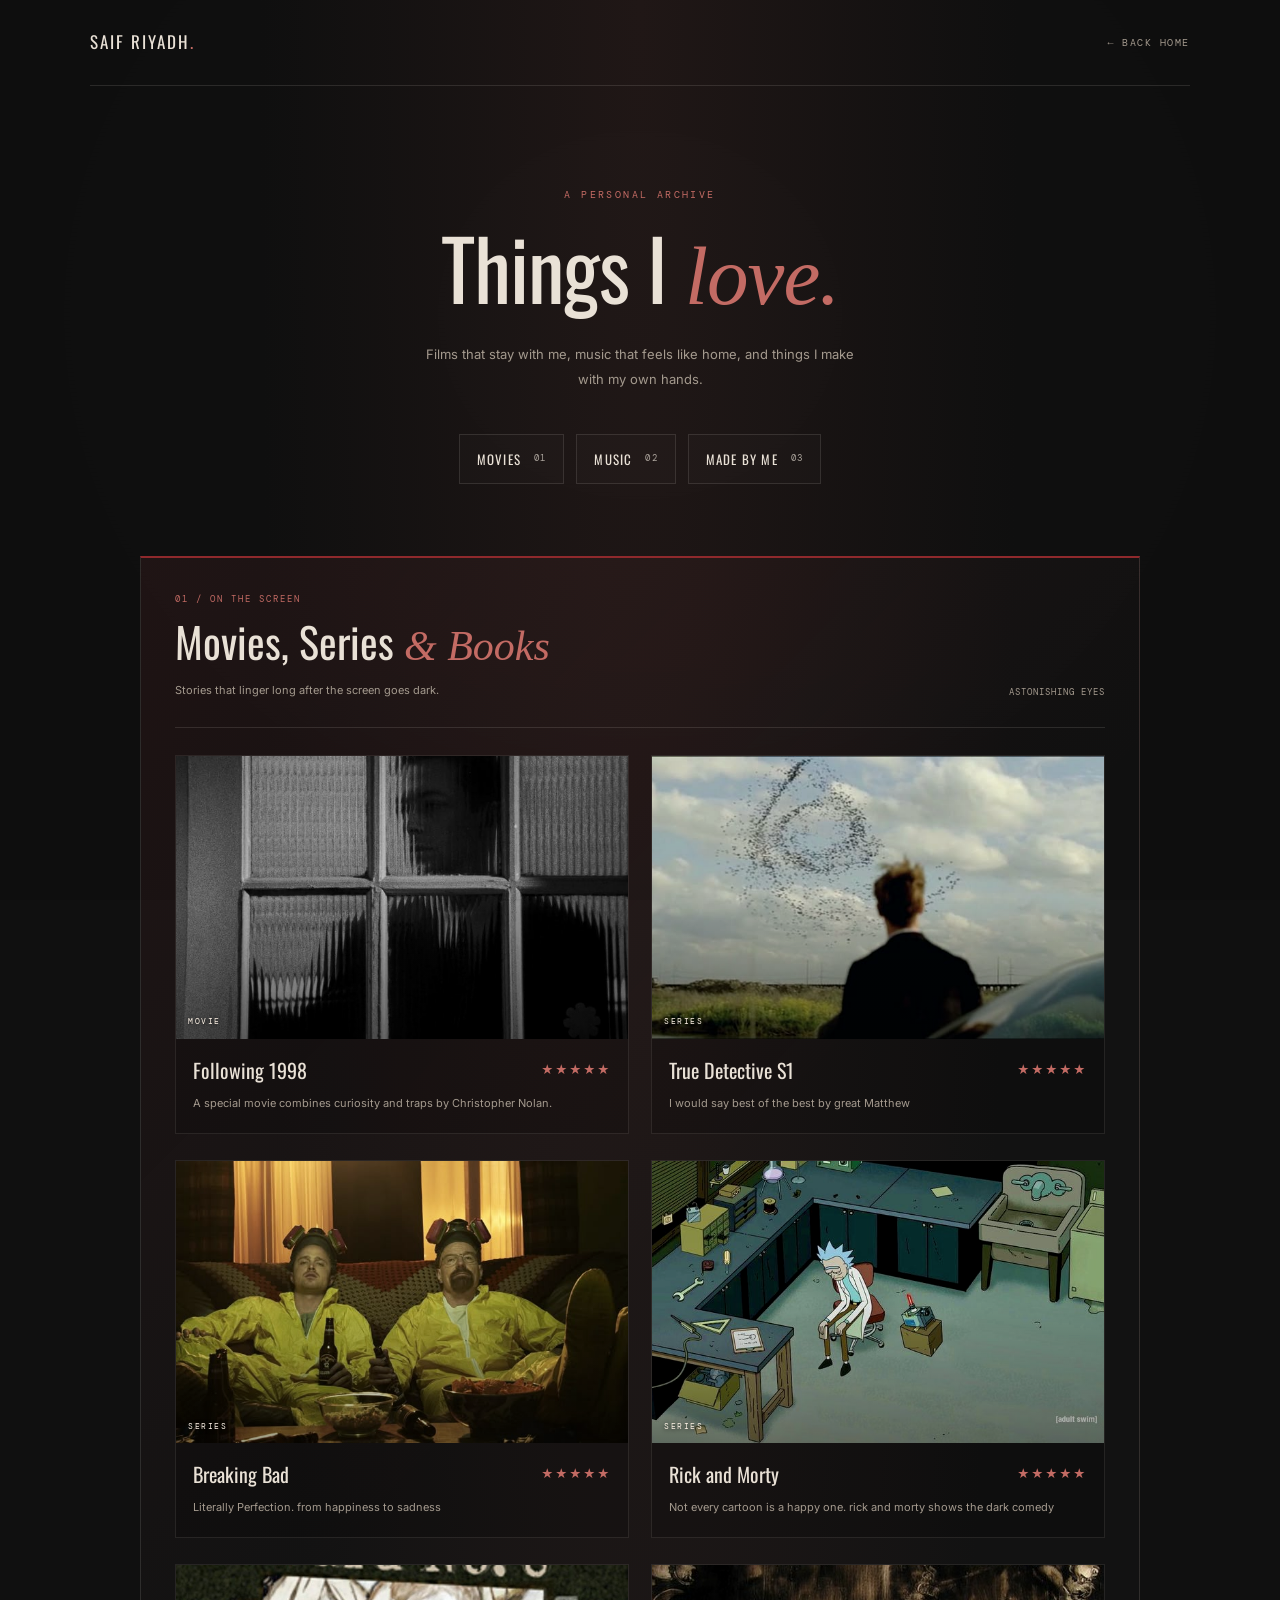
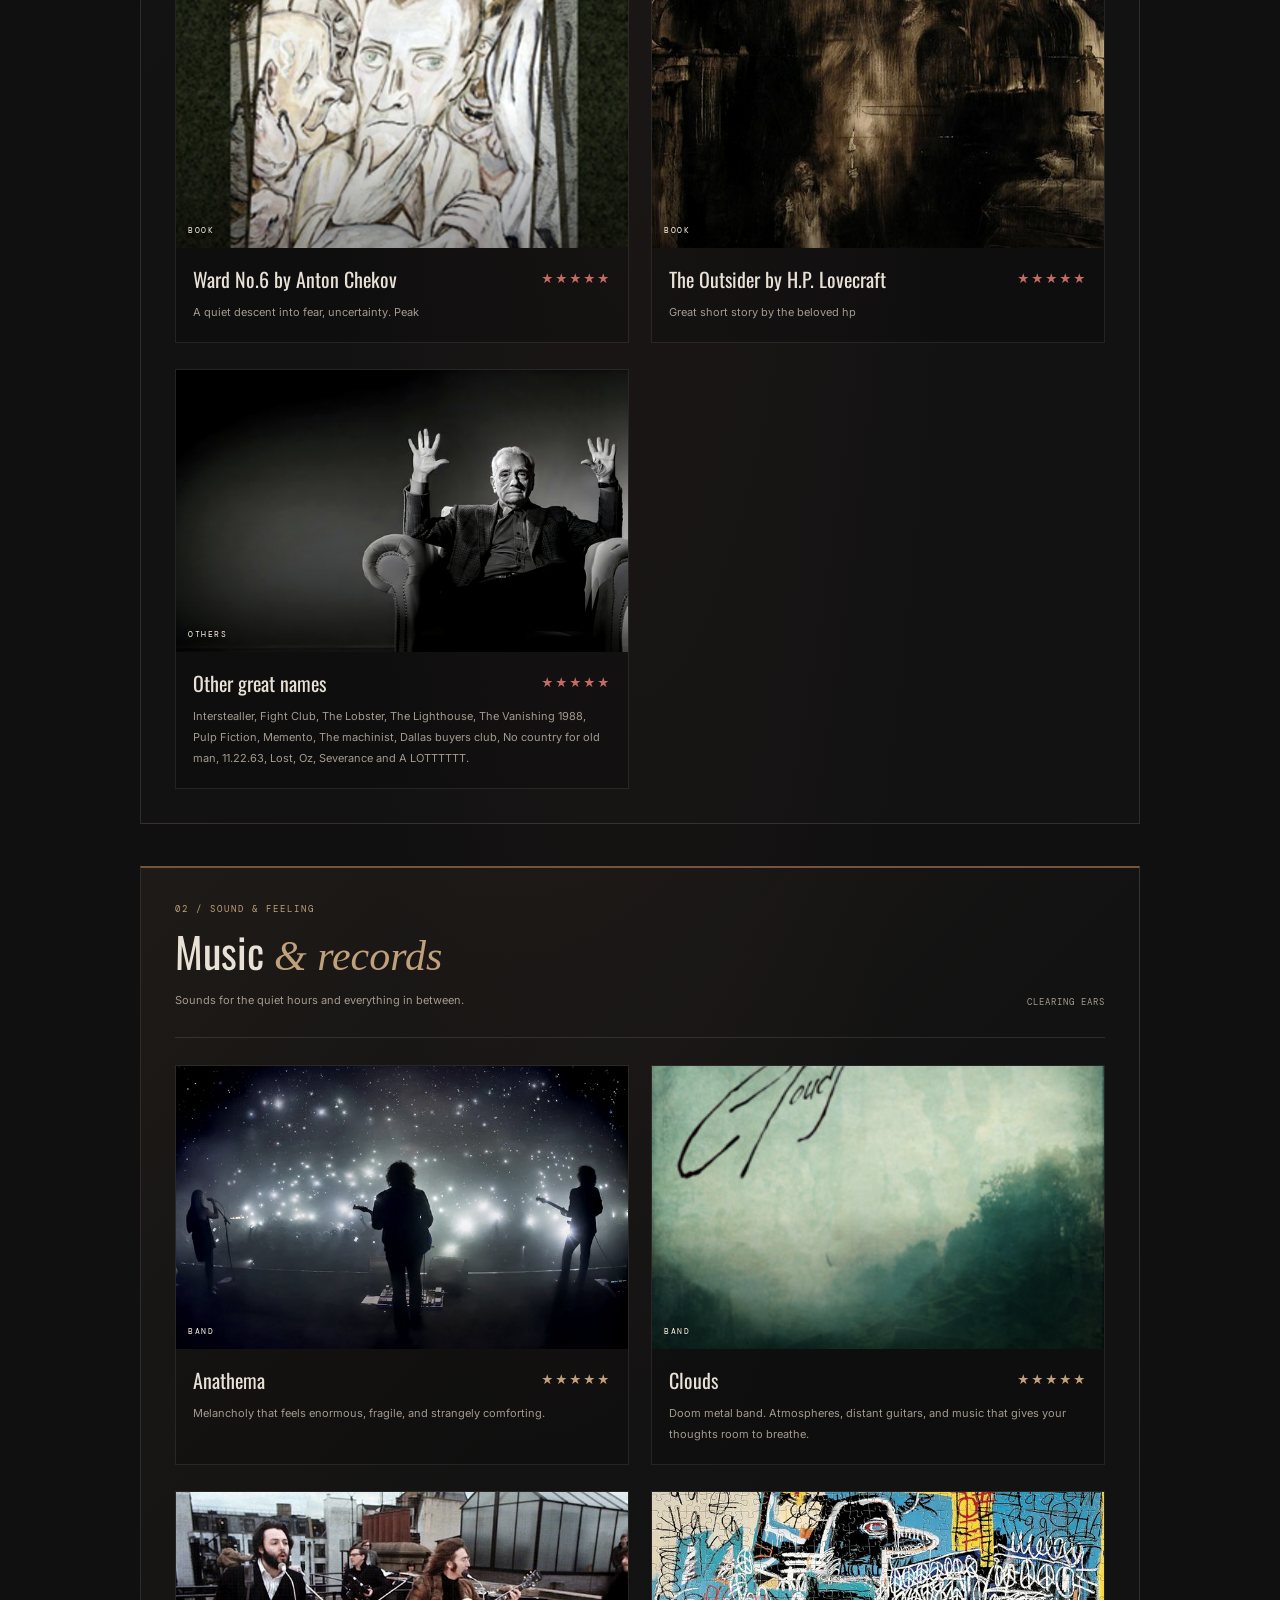
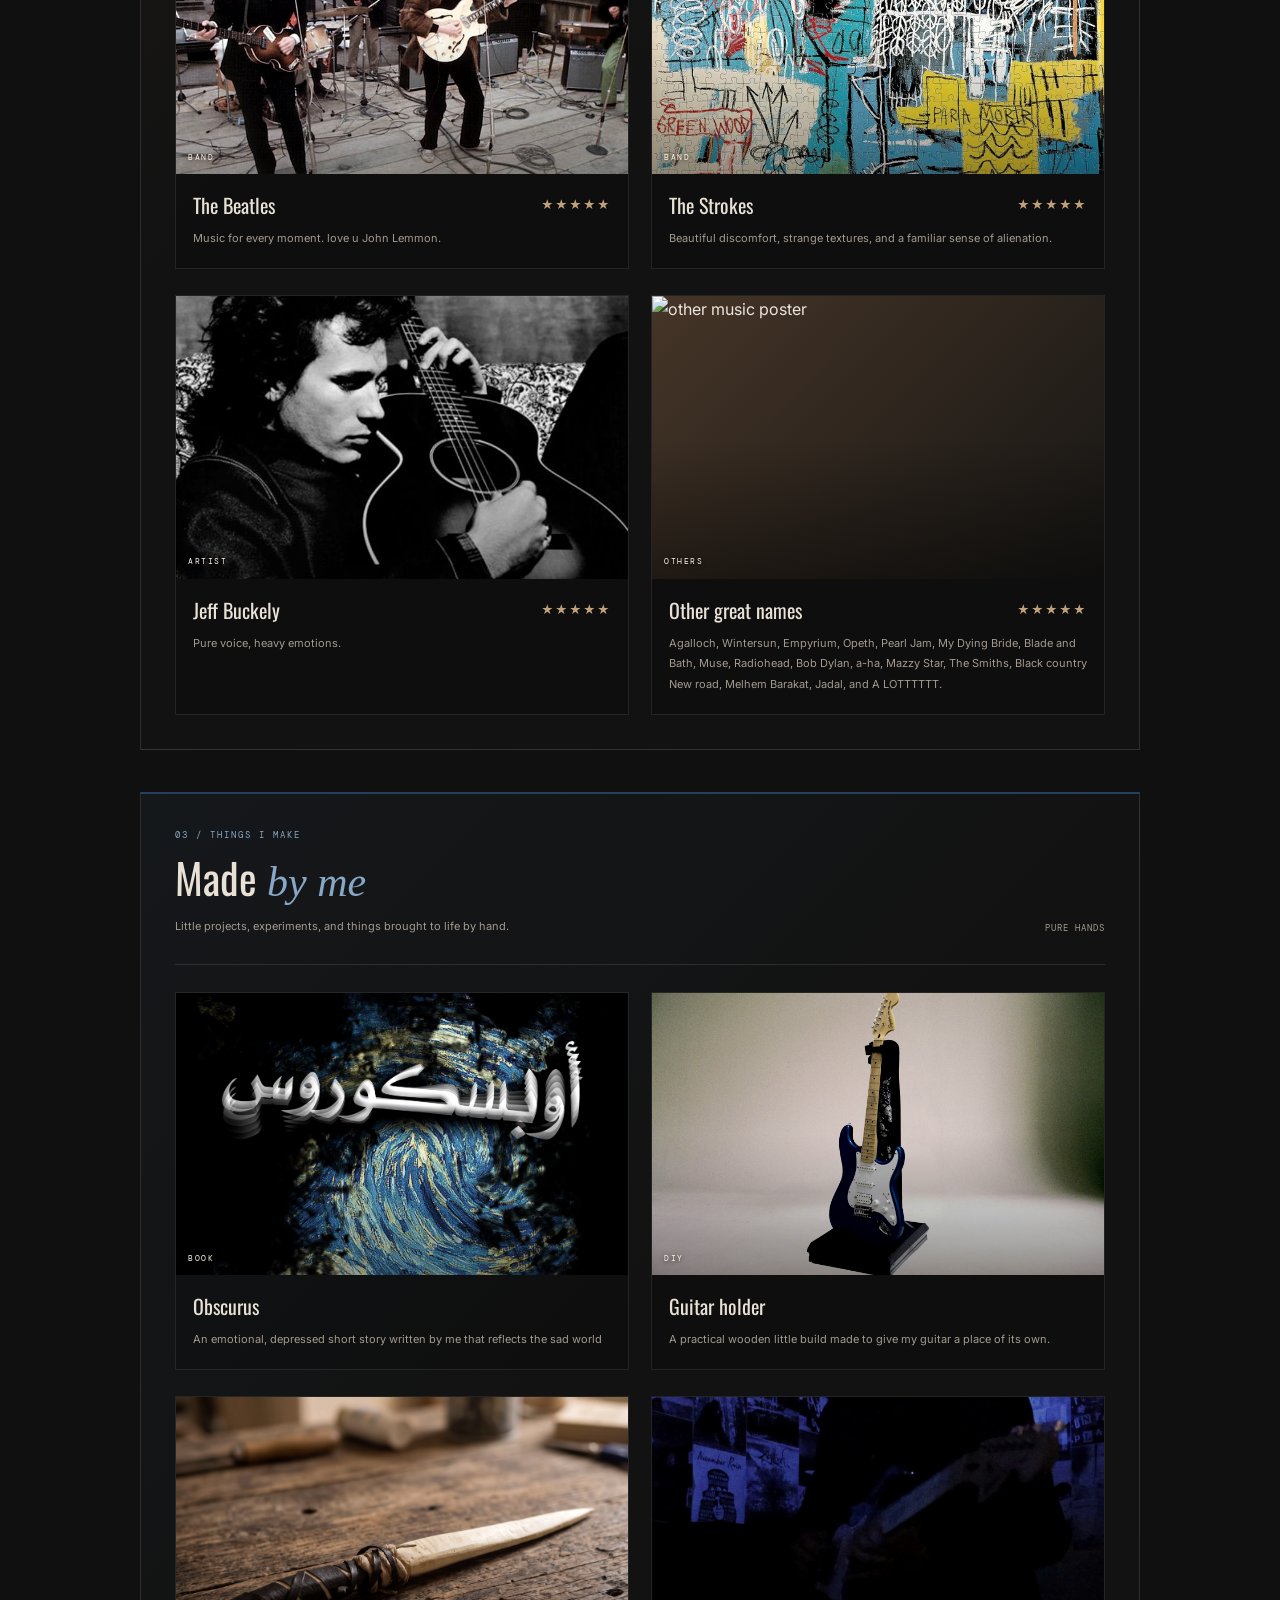
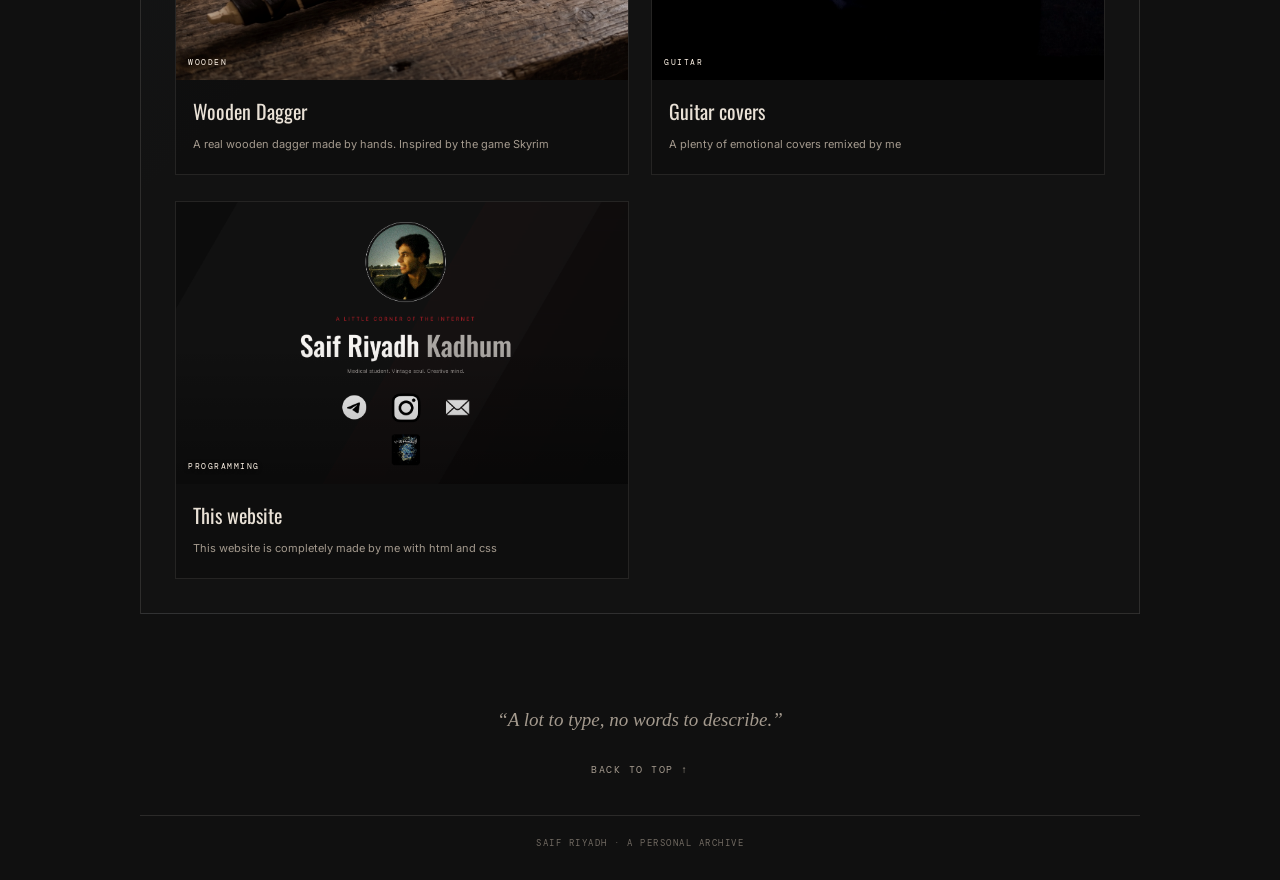
==== things.html @ 1a82d1ce "Update things.html" ====
<!DOCTYPE html>
<html lang="en">
<head>
    <meta charset="UTF-8">
    <meta name="viewport" content="width=device-width, initial-scale=1.0">
    <meta name="theme-color" content="#101010">
    <meta name="description" content="Films, music, and things made by Saif Riyadh.">
    <title>Things I Love — Saif Riyadh</title>

    <link rel="preconnect" href="https://fonts.googleapis.com">
    <link rel="preconnect" href="https://fonts.gstatic.com" crossorigin>
    <link href="https://fonts.googleapis.com/css2?family=DM+Mono:wght@400;500&family=IM+Fell+English:ital@0;1&family=Inter:wght@400;500;600&family=Oswald:wght@400;500;600&display=swap" rel="stylesheet">

    <link rel="stylesheet" href="things.css">
</head>

<body id="top">
    <div class="page-texture"></div>

    <header class="topbar">
        <a class="signature" href="index.html">SAIF RIYADH<span>.</span></a>
        <a class="back-link" href="index.html">← BACK HOME</a>
    </header>

    <main>
        <section class="intro">
            <p class="eyebrow">A PERSONAL ARCHIVE</p>
            <h1>Things I <em>love.</em></h1>
            <p class="intro-text">
                Films that stay with me, music that feels like home,
                and things I make with my own hands.
            </p>

            <nav class="section-nav" aria-label="Explore collections">
                <a class="nav-movies" href="#movies">MOVIES <span>01</span></a>
                <a class="nav-music" href="#music">MUSIC <span>02</span></a>
                <a class="nav-made" href="#made">MADE BY ME <span>03</span></a>
            </nav>
        </section>

        <!-- 01 / MOVIES AND SERIES -->
        <section class="collection movies" id="movies">
            <div class="section-heading">
                <div>
                    <p class="section-kicker">01 / ON THE SCREEN</p>
                    <h2>Movies, Series <em>&amp; Books</em></h2>
                    <p class="section-description">
                        Stories that linger long after the screen goes dark.
                    </p>
                </div>
                <span class="section-index">ASTONISHING EYES</span>
            </div>

            <div class="card-grid">

                <article class="item-card">
                    <div class="image-wrap">
                        <img src="Pictures/collection/Following.jpg"
                             alt="following film poster" loading="lazy">
                        <span class="image-label">MOVIE</span>
                    </div>
                    <div class="item-info">
                        <div class="item-title-row">
                            <h3>Following 1998</h3>
                            <span class="rating">★★★★★</span>
                        </div>
                        <p>A special movie combines curiosity and traps by Christopher Nolan.</p>
                    </div>
                </article>

                <article class="item-card">
                    <div class="image-wrap">
                        <img src="Pictures/collection/TrueDetectiveS1.jpg"
                             alt="true detective poster" loading="lazy">
                        <span class="image-label">SERIES</span>
                    </div>
                    <div class="item-info">
                        <div class="item-title-row">
                            <h3>True Detective S1</h3>
                            <span class="rating">★★★★★</span>
                        </div>
                        <p>I would say best of the best by great Matthew</p>
                    </div>
                </article>

                <article class="item-card">
                    <div class="image-wrap">
                        <img src="Pictures/collection/breakingbad.jpg"
                             alt="breaking bad poster" loading="lazy">
                        <span class="image-label">SERIES</span>
                    </div>
                    <div class="item-info">
                        <div class="item-title-row">
                            <h3>Breaking Bad</h3>
                            <span class="rating">★★★★★</span>
                        </div>
                        <p>Literally Perfection. from happiness to sadness</p>
                    </div>
                </article>

                <article class="item-card">
                    <div class="image-wrap">
                        <img src="Pictures/collection/rick.jpg"
                             alt="rick and morty" loading="lazy">
                        <span class="image-label">SERIES</span>
                    </div>
                    <div class="item-info">
                        <div class="item-title-row">
                            <h3>Rick and Morty</h3>
                            <span class="rating">★★★★★</span>
                        </div>
                        <p>Not every cartoon is a happy one. rick and morty shows the dark comedy</p>
                    </div>
                </article>

                <article class="item-card">
                    <div class="image-wrap">
                        <img src="Pictures/collection/ward6.jpg"
                             alt="ward no6" loading="lazy">
                        <span class="image-label">BOOK</span>
                    </div>
                    <div class="item-info">
                        <div class="item-title-row">
                            <h3>Ward No.6 by Anton Chekov</h3>
                            <span class="rating">★★★★★</span>
                        </div>
                        <p>A quiet descent into fear, uncertainty. Peak</p>
                    </div>
                </article>

                <article class="item-card">
                    <div class="image-wrap">
                        <img src="Pictures/collection/outsider.jpg"
                             alt="the outsider poster" loading="lazy">
                        <span class="image-label">BOOK</span>
                    </div>
                    <div class="item-info">
                        <div class="item-title-row">
                            <h3>The Outsider by H.P. Lovecraft</h3>
                            <span class="rating">★★★★★</span>
                        </div>
                        <p>Great short story by the beloved hp</p>
                    </div>
                </article>

                <article class="item-card">
                    <div class="image-wrap">
                        <img src="Pictures/collection/othermovies.jpg"
                             alt="others poster" loading="lazy">
                        <span class="image-label">OTHERS</span>
                    </div>
                    <div class="item-info">
                        <div class="item-title-row">
                            <h3>Other great names</h3>
                            <span class="rating">★★★★★</span>
                        </div>
                        <p>Interstealler, Fight Club, The Lobster, The Lighthouse, The Vanishing 1988, Pulp Fiction, Memento, The machinist, Dallas buyers club, No country for old man, 11.22.63, Lost, Oz, Severance and A LOTTTTTT. </p>
                    </div>
                </article>

            </div>
        </section>

        <!-- 02 / MUSIC -->
        <section class="collection music" id="music">
            <div class="section-heading">
                <div>
                    <p class="section-kicker">02 / SOUND & FEELING</p>
                    <h2>Music <em>&amp; records</em></h2>
                    <p class="section-description">
                        Sounds for the quiet hours and everything in between.
                    </p>
                </div>
                <span class="section-index">CLEARING EARS</span>
            </div>

            <div class="card-grid">

                <article class="item-card">
                    <div class="image-wrap">
                        <img src="Pictures/collection/Anathema.jpg"
                             alt="Anathema album artwork" loading="lazy">
                        <span class="image-label">BAND</span>
                    </div>
                    <div class="item-info">
                        <div class="item-title-row">
                            <h3>Anathema</h3>
                            <span class="rating">★★★★★</span>
                        </div>
                        <p>Melancholy that feels enormous, fragile, and strangely comforting.</p>
                    </div>
                </article>

                <article class="item-card">
                    <div class="image-wrap">
                        <img src="Pictures/collection/clouds.jpg"
                             alt="Clouds album artwork" loading="lazy">
                        <span class="image-label">BAND</span>
                    </div>
                    <div class="item-info">
                        <div class="item-title-row">
                            <h3>Clouds</h3>
                            <span class="rating">★★★★★</span>
                        </div>
                        <p>Doom metal band. Atmospheres, distant guitars, and music that gives your thoughts room to breathe.</p>
                    </div>
                </article>
                                <article class="item-card">
                    <div class="image-wrap">
                        <img src="Pictures/collection/thebeatles.jpg"
                             alt="The Beatles album artwork" loading="lazy">
                        <span class="image-label">BAND</span>
                    </div>
                    <div class="item-info">
                        <div class="item-title-row">
                            <h3>The Beatles</h3>
                            <span class="rating">★★★★★</span>
                        </div>
                        <p>Music for every moment. love u John Lemmon.</p>
                    </div>
                </article>

                <article class="item-card">
                    <div class="image-wrap">
                        <img src="Pictures/collection/thestrokes.jpg"
                             alt="TheStrokes album artwork" loading="lazy">
                        <span class="image-label">BAND</span>
                    </div>
                    <div class="item-info">
                        <div class="item-title-row">
                            <h3>The Strokes</h3>
                            <span class="rating">★★★★★</span>
                        </div>
                        <p>Beautiful discomfort, strange textures, and a familiar sense of alienation.</p>
                    </div>
                </article>

                <article class="item-card">
                    <div class="image-wrap">
                        <img src="Pictures/collection/jeff.jpg"
                             alt="Jeff Buckely" loading="lazy">
                        <span class="image-label">ARTIST</span>
                    </div>
                    <div class="item-info">
                        <div class="item-title-row">
                            <h3>Jeff Buckely</h3>
                            <span class="rating">★★★★★</span>
                        </div>
                        <p>Pure voice, heavy emotions.</p>
                    </div>
                </article>

                <article class="item-card">
                    <div class="image-wrap">
                        <img src="Pictures/collection/othermusic.jpg"
                             alt="other music poster" loading="lazy">
                        <span class="image-label">OTHERS</span>
                    </div>
                    <div class="item-info">
                        <div class="item-title-row">
                            <h3>Other great names</h3>
                            <span class="rating">★★★★★</span>
                        </div>
                        <p>Agalloch, Wintersun, Empyrium, Opeth, Pearl Jam, My Dying Bride, Blade and Bath, Muse, Radiohead, Bob Dylan, a-ha, Mazzy Star, The Smiths, Black country New road, Melhem Barakat, Jadal, and A LOTTTTTT. </p>
                    </div>
                </article>


                

            </div>
        </section>

        <!-- 03 / PERSONAL CREATIONS -->
        <section class="collection made" id="made">
            <div class="section-heading">
                <div>
                    <p class="section-kicker">03 / THINGS I MAKE</p>
                    <h2>Made <em>by me</em></h2>
                    <p class="section-description">
                        Little projects, experiments, and things brought to life by hand.
                    </p>
                </div>
                <span class="section-index">PURE HANDS</span>
            </div>

            <div class="card-grid">

                <article class="item-card">
                    <div class="image-wrap">
                        <img src="Pictures/collection/Obscurus.jpg"
                             alt="A short story" loading="lazy">
                        <span class="image-label">BOOK</span>
                    </div>
                    <div class="item-info">
                        <h3>Obscurus</h3>
                        <p>An emotional, depressed short story written by me that reflects the sad world</p>
                    </div>
                </article>

                <article class="item-card">
                    <div class="image-wrap">
                        <img src="Pictures/collection/guitarholder.jpg"
                             alt="A handmade guitar holder" loading="lazy">
                        <span class="image-label">DIY</span>
                    </div>
                    <div class="item-info">
                        <h3>Guitar holder</h3>
                        <p>A practical wooden little build made to give my guitar a place of its own.</p>
                    </div>
                </article>

                

                <article class="item-card">
                    <div class="image-wrap">
                        <img src="Pictures/collection/dagger.jpg"
                             alt="A wooden dagger made by me" loading="lazy">
                        <span class="image-label">WOODEN</span>
                    </div>
                    <div class="item-info">
                        <h3>Wooden Dagger</h3>
                        <p>A real wooden dagger made by hands. Inspired by the game Skyrim</p>
                    </div>
                </article>

<!-- 03 / etc -->
                <article class="item-card">
                    <div class="image-wrap">
                        <img src="Pictures/collection/guitarpic.jpg"
                             alt="A guitar covers made by me" loading="lazy">
                        <span class="image-label">GUITAR</span>
                    </div>
                    <div class="item-info">
                        <h3>Guitar covers</h3>
                        <p>A plenty of emotional covers remixed by me</p>
                    </div>
                </article> 

                <!-- 05 / etc -->
                <article class="item-card">
                    <div class="image-wrap">
                        <img src="Pictures/collection/website.png"
                             alt="A guitar covers made by me" loading="lazy">
                        <span class="image-label">PROGRAMMING</span>
                    </div>
                    <div class="item-info">
                        <h3>This website</h3>
                        <p>This website is completely made by me with html and css</p>
                    </div>
                </article> 
               
            </div>
        </section>

        <footer class="page-footer">
            <p class="footer-quote">“A lot to type, no words to describe.”</p>
            <a href="#top" class="back-top">BACK TO TOP ↑</a>
            <p class="copyright">SAIF RIYADH · A PERSONAL ARCHIVE</p>
        </footer>
    </main>
</body>
</html>
---- things.css ----
/* =========================================
   THINGS I LOVE — SAIF RIYADH
   Vintage / cinematic / dark
   ========================================= */

:root {
    --background: #101010;
    --surface: #171614;
    --text: #e9e1d6;
    --muted: #a49a8e;
    --line: rgba(233, 225, 214, 0.13);

    --red: #8f292c;
    --red-light: #c36b64;

    --brown: #75543b;
    --brown-light: #c1a17c;

    --blue: #263f5b;
    --blue-light: #88a7c6;

    --serif: "IM Fell English", Georgia, serif;
    --sans: "Inter", sans-serif;
    --display: "Oswald", sans-serif;
    --mono: "DM Mono", monospace;
}

* {
    box-sizing: border-box;
    margin: 0;
    padding: 0;
}

html {
    scroll-behavior: smooth;
    scroll-padding-top: 25px;
}

body {
    background:
        radial-gradient(ellipse at 50% 0%, #211817 0%, transparent 42%),
        var(--background);
    color: var(--text);
    font-family: var(--sans);
    line-height: 1.7;
    min-height: 100vh;
    overflow-x: hidden;
}

/* Subtle grain-like texture made with CSS gradients */
.page-texture {
    position: fixed;
    inset: 0;
    z-index: -1;
    pointer-events: none;
    opacity: 0.25;
    background:
        repeating-linear-gradient(
            0deg,
            transparent,
            transparent 3px,
            rgba(255, 255, 255, 0.012) 4px
        ),
        radial-gradient(
            ellipse at 50% 35%,
            transparent 20%,
            rgba(0, 0, 0, 0.48) 100%
        );
}

/* Top navigation */

.topbar {
    width: min(1100px, calc(100% - 48px));
    margin: auto;
    padding: 28px 0;
    display: flex;
    align-items: center;
    justify-content: space-between;
    border-bottom: 1px solid var(--line);
}

.signature {
    color: var(--text);
    font-family: var(--display);
    font-size: 17px;
    letter-spacing: 2px;
    text-decoration: none;
}

.signature span {
    color: var(--red-light);
}

.back-link,
.back-top {
    color: var(--muted);
    font-family: var(--mono);
    font-size: 10px;
    letter-spacing: 1.5px;
    text-decoration: none;
    transition: color 0.25s ease;
}

.back-link:hover,
.back-top:hover {
    color: var(--text);
}

/* Intro */

main {
    width: min(1000px, calc(100% - 48px));
    margin: auto;
}

.intro {
    padding: 100px 0 72px;
    text-align: center;
}

.eyebrow,
.section-kicker {
    font-family: var(--mono);
    font-size: 10px;
    letter-spacing: 2.4px;
    color: var(--red-light);
}

.intro h1 {
    margin-top: 16px;
    font-family: var(--display);
    font-size: clamp(48px, 8vw, 83px);
    font-weight: 400;
    line-height: 1.15;
    letter-spacing: -1px;
}

.intro h1 em,
.section-heading h2 em {
    color: var(--red-light);
    font-family: var(--serif);
    font-weight: 400;
}

.intro-text {
    max-width: 440px;
    margin: 18px auto 0;
    color: var(--muted);
    font-size: 13px;
    line-height: 1.9;
}

/* Three clickable words */

.section-nav {
    display: flex;
    justify-content: center;
    align-items: center;
    flex-wrap: wrap;
    gap: 12px;
    margin-top: 42px;
}

.section-nav a {
    display: inline-flex;
    align-items: center;
    gap: 13px;
    padding: 13px 17px;
    border: 1px solid var(--line);
    background: rgba(255, 255, 255, 0.015);
    color: var(--text);
    font-family: var(--display);
    font-size: 13px;
    letter-spacing: 1.2px;
    text-decoration: none;
    transition:
        background 0.25s ease,
        border-color 0.25s ease,
        transform 0.25s ease;
}

.section-nav a:hover {
    transform: translateY(-3px);
}

.section-nav a span {
    font-family: var(--mono);
    font-size: 9px;
    opacity: 0.7;
}

.nav-movies:hover {
    border-color: var(--red-light);
    background: rgba(143, 41, 44, 0.18);
}

.nav-music:hover {
    border-color: var(--brown-light);
    background: rgba(117, 84, 59, 0.18);
}

.nav-made:hover {
    border-color: var(--blue-light);
    background: rgba(38, 63, 91, 0.2);
}

/* Collection sections */

.collection {
    --accent: var(--red);
    --accent-light: var(--red-light);

    position: relative;
    margin: 0 0 42px;
    padding: 34px;
    border: 1px solid var(--line);
    border-top: 2px solid var(--accent);
    background:
        linear-gradient(
            135deg,
            color-mix(in srgb, var(--accent) 11%, transparent),
            transparent 42%
        ),
        rgba(255, 255, 255, 0.012);
    scroll-margin-top: 22px;
}

.collection.movies {
    --accent: var(--red);
    --accent-light: var(--red-light);
}

.collection.music {
    --accent: var(--brown);
    --accent-light: var(--brown-light);
}

.collection.made {
    --accent: var(--blue);
    --accent-light: var(--blue-light);
}

.section-heading {
    display: flex;
    align-items: flex-end;
    justify-content: space-between;
    gap: 24px;
    padding-bottom: 27px;
    margin-bottom: 27px;
    border-bottom: 1px solid var(--line);
}

.section-kicker {
    color: var(--accent-light);
    font-size: 9px;
    letter-spacing: 2px;
}

.section-heading h2 {
    margin-top: 8px;
    font-family: var(--display);
    font-size: clamp(29px, 4vw, 42px);
    font-weight: 400;
    line-height: 1.25;
}

.section-heading h2 em {
    color: var(--accent-light);
}

.section-description {
    margin-top: 8px;
    color: var(--muted);
    font-size: 11px;
    line-height: 1.8;
}

.section-index {
    flex-shrink: 0;
    color: var(--muted);
    font-family: var(--mono);
    font-size: 9px;
    letter-spacing: 1px;
    text-align: right;
}

/* Two cards per row */

.card-grid {
    display: grid;
    grid-template-columns: repeat(2, minmax(0, 1fr));
    gap: 26px 22px;
}

.item-card {
    min-width: 0;
    overflow: hidden;
    border: 1px solid rgba(233, 225, 214, 0.1);
    background: rgba(0, 0, 0, 0.19);
    transition:
        transform 0.25s ease,
        border-color 0.25s ease,
        background 0.25s ease;
}

.item-card:hover {
    transform: translateY(-4px);
    border-color: color-mix(
        in srgb,
        var(--accent-light) 55%,
        transparent
    );
    background: rgba(255, 255, 255, 0.025);
}

/* Images */

.image-wrap {
    position: relative;
    aspect-ratio: 16 / 10;
    overflow: hidden;
    background:
        linear-gradient(
            135deg,
            color-mix(in srgb, var(--accent) 50%, #171614),
            #171614
        );
}

.image-wrap::after {
    content: "";
    position: absolute;
    inset: 0;
    pointer-events: none;
    background: linear-gradient(
        180deg,
        transparent 50%,
        rgba(0, 0, 0, 0.38) 100%
    );
}

.image-wrap img {
    display: block;
    width: 100%;
    height: 100%;
    object-fit: cover;
    filter: saturate(0.78) contrast(1.04);
    transition:
        transform 0.5s ease,
        filter 0.5s ease;
}

.item-card:hover .image-wrap img {
    transform: scale(1.035);
    filter: saturate(0.98) contrast(1.04);
}

.image-label {
    position: absolute;
    left: 12px;
    bottom: 10px;
    z-index: 1;
    color: #fff4e7;
    font-family: var(--mono);
    font-size: 8px;
    letter-spacing: 1.5px;
    text-shadow: 0 1px 4px rgba(0, 0, 0, 0.8);
}

/* Card information */

.item-info {
    padding: 17px 17px 19px;
}

.item-title-row {
    display: flex;
    align-items: flex-start;
    justify-content: space-between;
    gap: 10px;
}

.item-info h3 {
    color: var(--text);
    font-family: var(--display);
    font-size: 20px;
    font-weight: 400;
    line-height: 1.4;
    overflow-wrap: anywhere;
}

.rating {
    flex-shrink: 0;
    padding-top: 4px;
    color: var(--accent-light);
    font-size: 12px;
    letter-spacing: 1px;
    white-space: nowrap;
}

.item-info p {
    margin-top: 9px;
    color: var(--muted);
    font-size: 11px;
    line-height: 1.9;
}

/* Footer */

.page-footer {
    padding: 48px 0 28px;
    text-align: center;
}

.footer-quote {
    color: var(--muted);
    font-family: var(--serif);
    font-size: 19px;
    font-style: italic;
}

.back-top {
    display: inline-block;
    margin-top: 25px;
}

.copyright {
    margin-top: 34px;
    padding-top: 20px;
    border-top: 1px solid var(--line);
    color: #716a62;
    font-family: var(--mono);
    font-size: 9px;
    letter-spacing: 1.5px;
}

/* Tablet and mobile */

@media (max-width: 650px) {
    .topbar {
        width: calc(100% - 32px);
        padding: 22px 0;
    }

    main {
        width: calc(100% - 28px);
    }

    .intro {
        padding: 75px 0 48px;
    }

    .section-nav {
        gap: 8px;
    }

    .section-nav a {
        gap: 8px;
        padding: 11px 12px;
        font-size: 11px;
    }

    .collection {
        padding: 20px 15px;
        margin-bottom: 25px;
    }

    .section-heading {
        align-items: flex-start;
        padding-bottom: 20px;
        margin-bottom: 20px;
    }

    .section-index {
        max-width: 75px;
        font-size: 8px;
        line-height: 1.7;
    }

    .card-grid {
        gap: 18px 12px;
    }

    .item-info {
        padding: 12px 10px 15px;
    }

    .item-info h3 {
        font-size: 17px;
    }

    .rating {
        font-size: 10px;
        letter-spacing: 0;
    }

    .item-info p {
        font-size: 10px;
        line-height: 1.8;
    }

    .image-label {
        left: 8px;
        bottom: 7px;
        font-size: 7px;
        letter-spacing: 1px;
    }
}

@media (max-width: 370px) {
    .section-nav {
        gap: 6px;
    }

    .section-nav a {
        padding: 10px 8px;
        font-size: 10px;
    }

    .collection {
        padding: 15px 10px;
    }

    .card-grid {
        gap: 14px 8px;
    }

    .item-info h3 {
        font-size: 15px;
    }

    .rating {
        font-size: 9px;
    }
}

/* Respect reduced-motion preferences */

@media (prefers-reduced-motion: reduce) {
    html {
        scroll-behavior: auto;
    }

    *,
    *::before,
    *::after {
        animation-duration: 0.01ms !important;
        transition-duration: 0.01ms !important;
    }
}
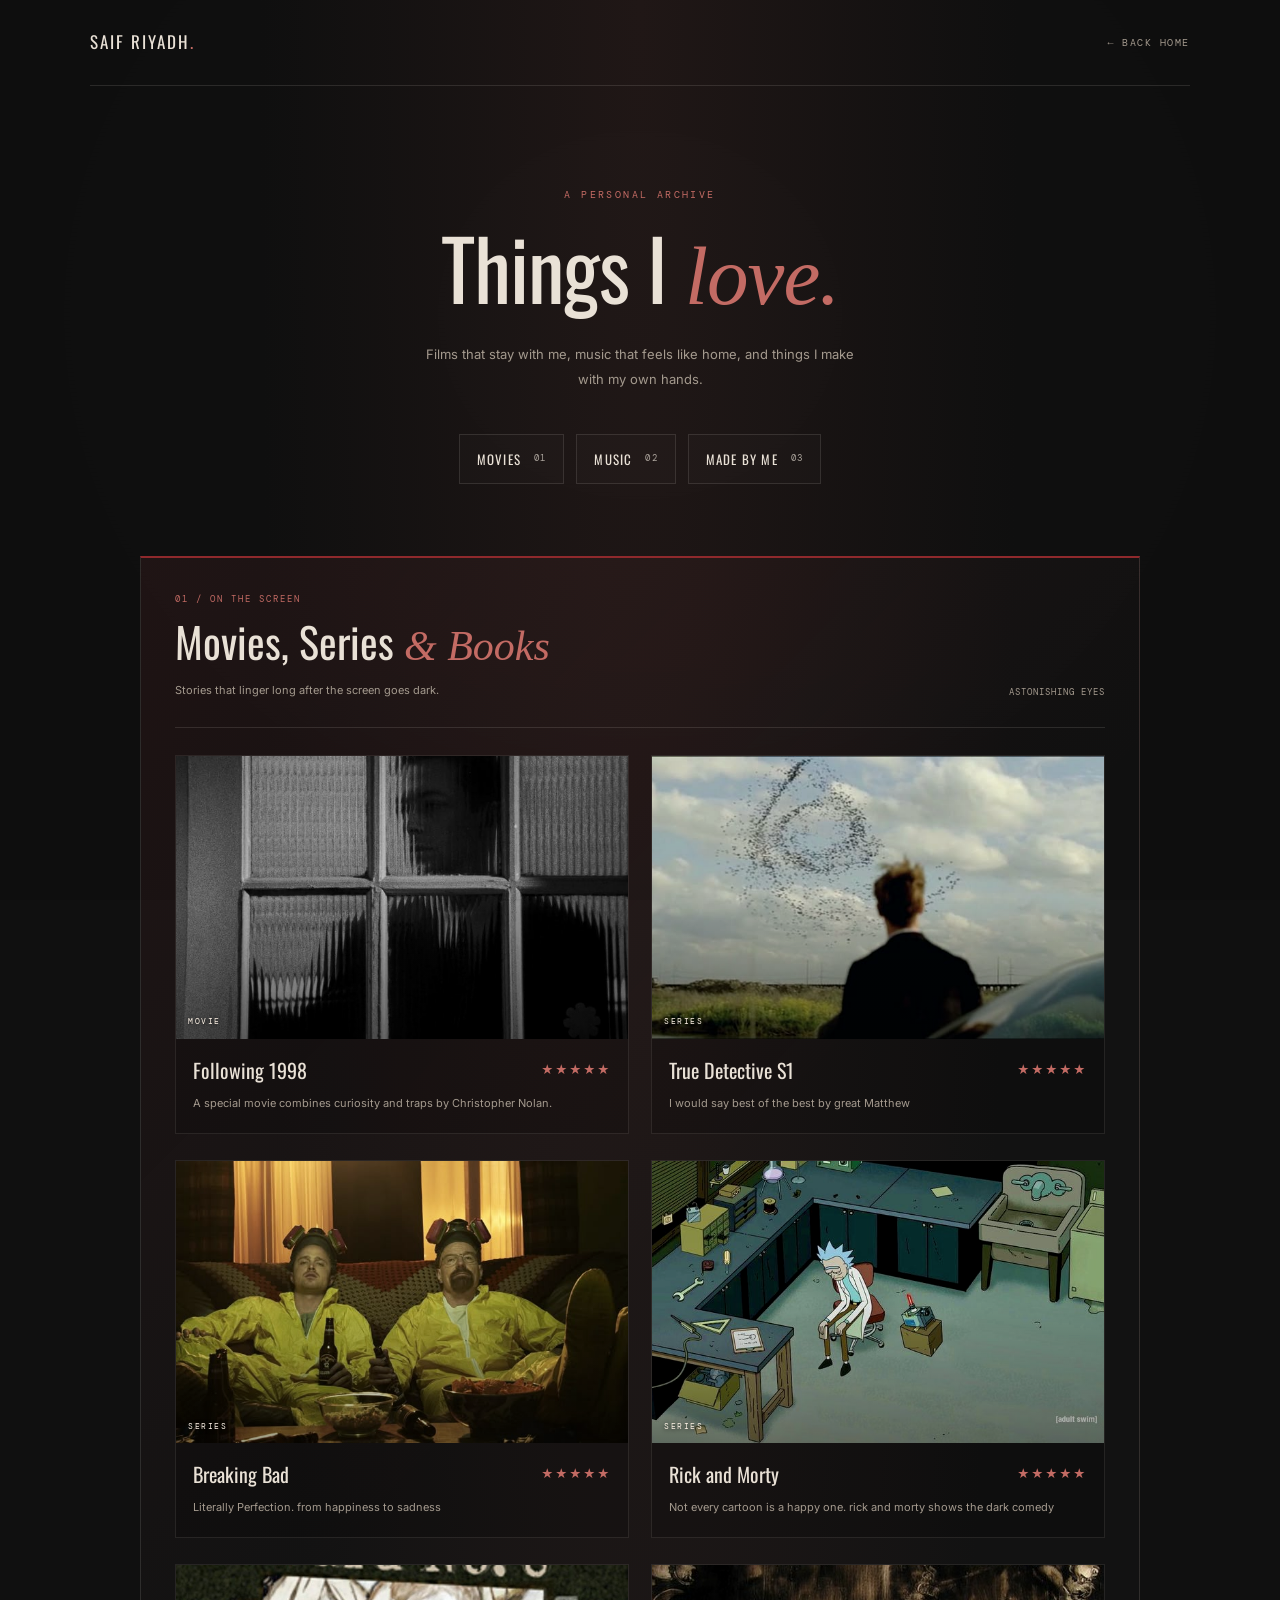
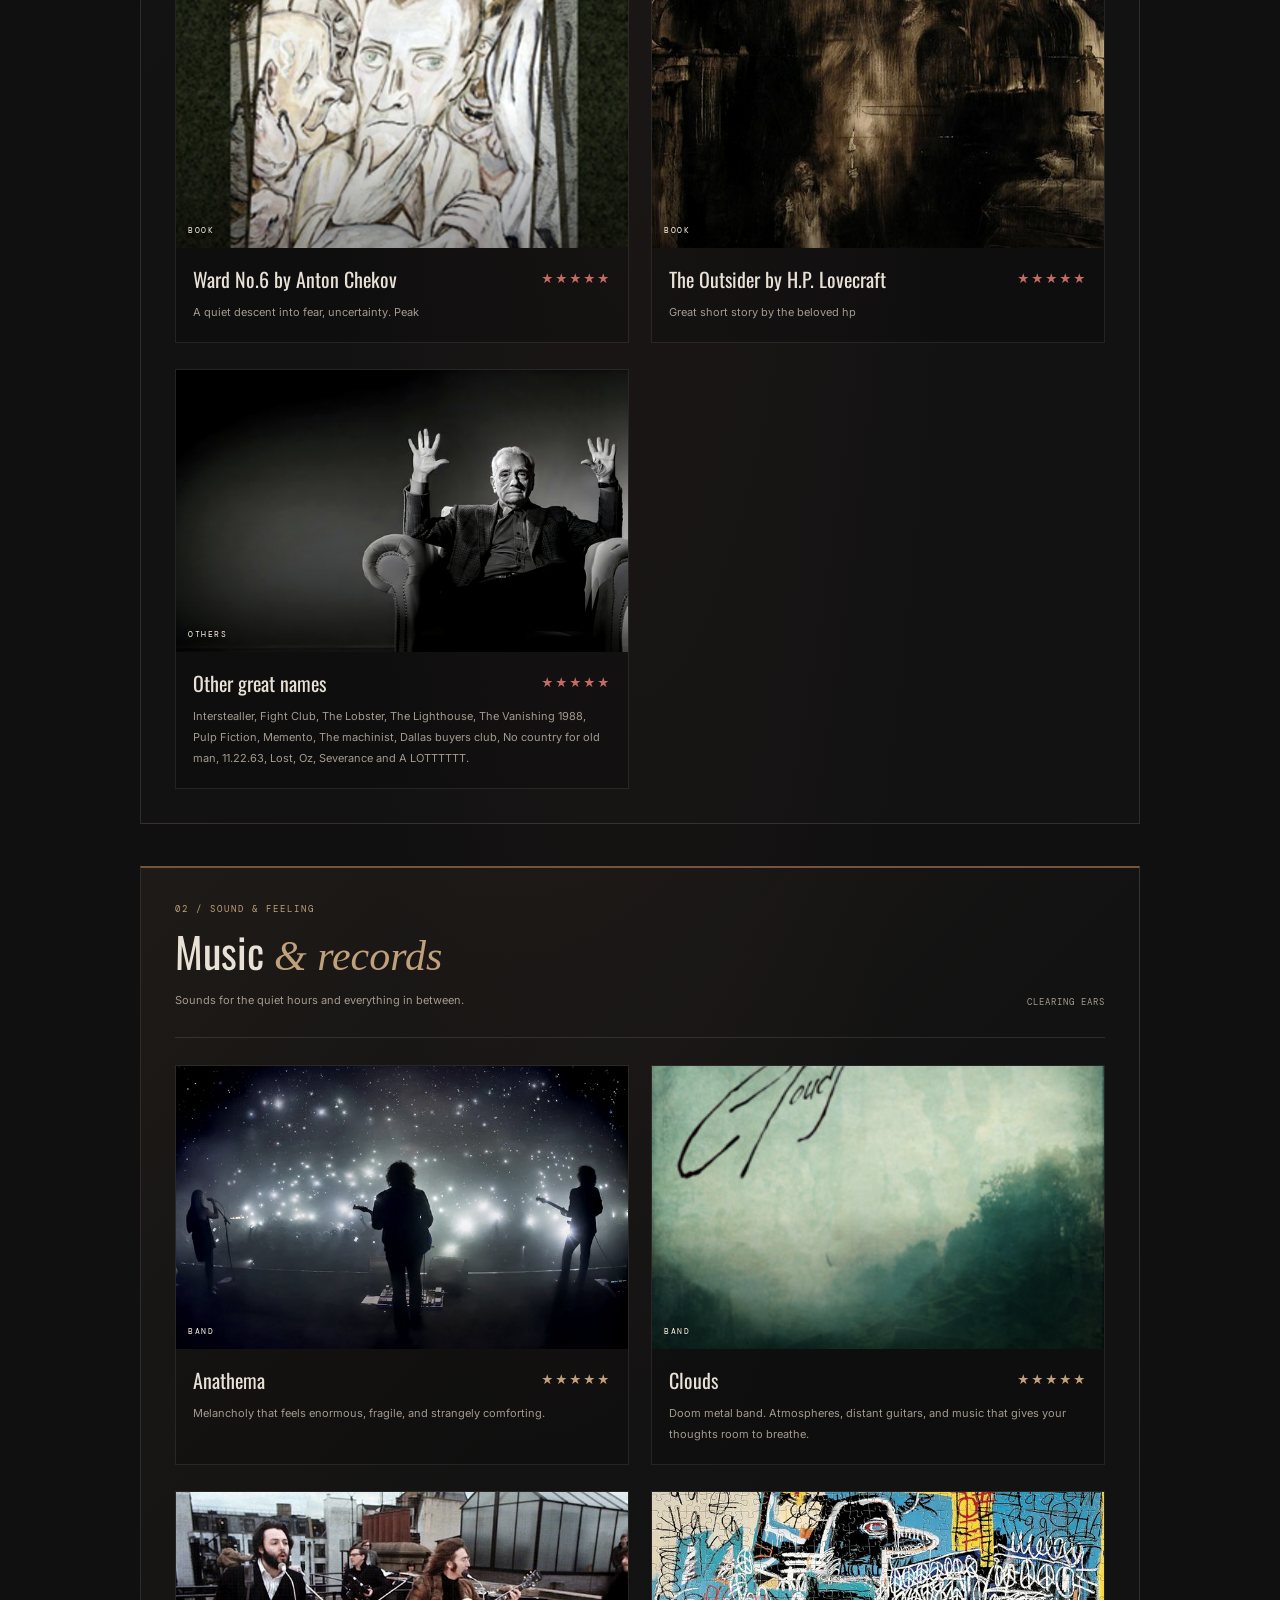
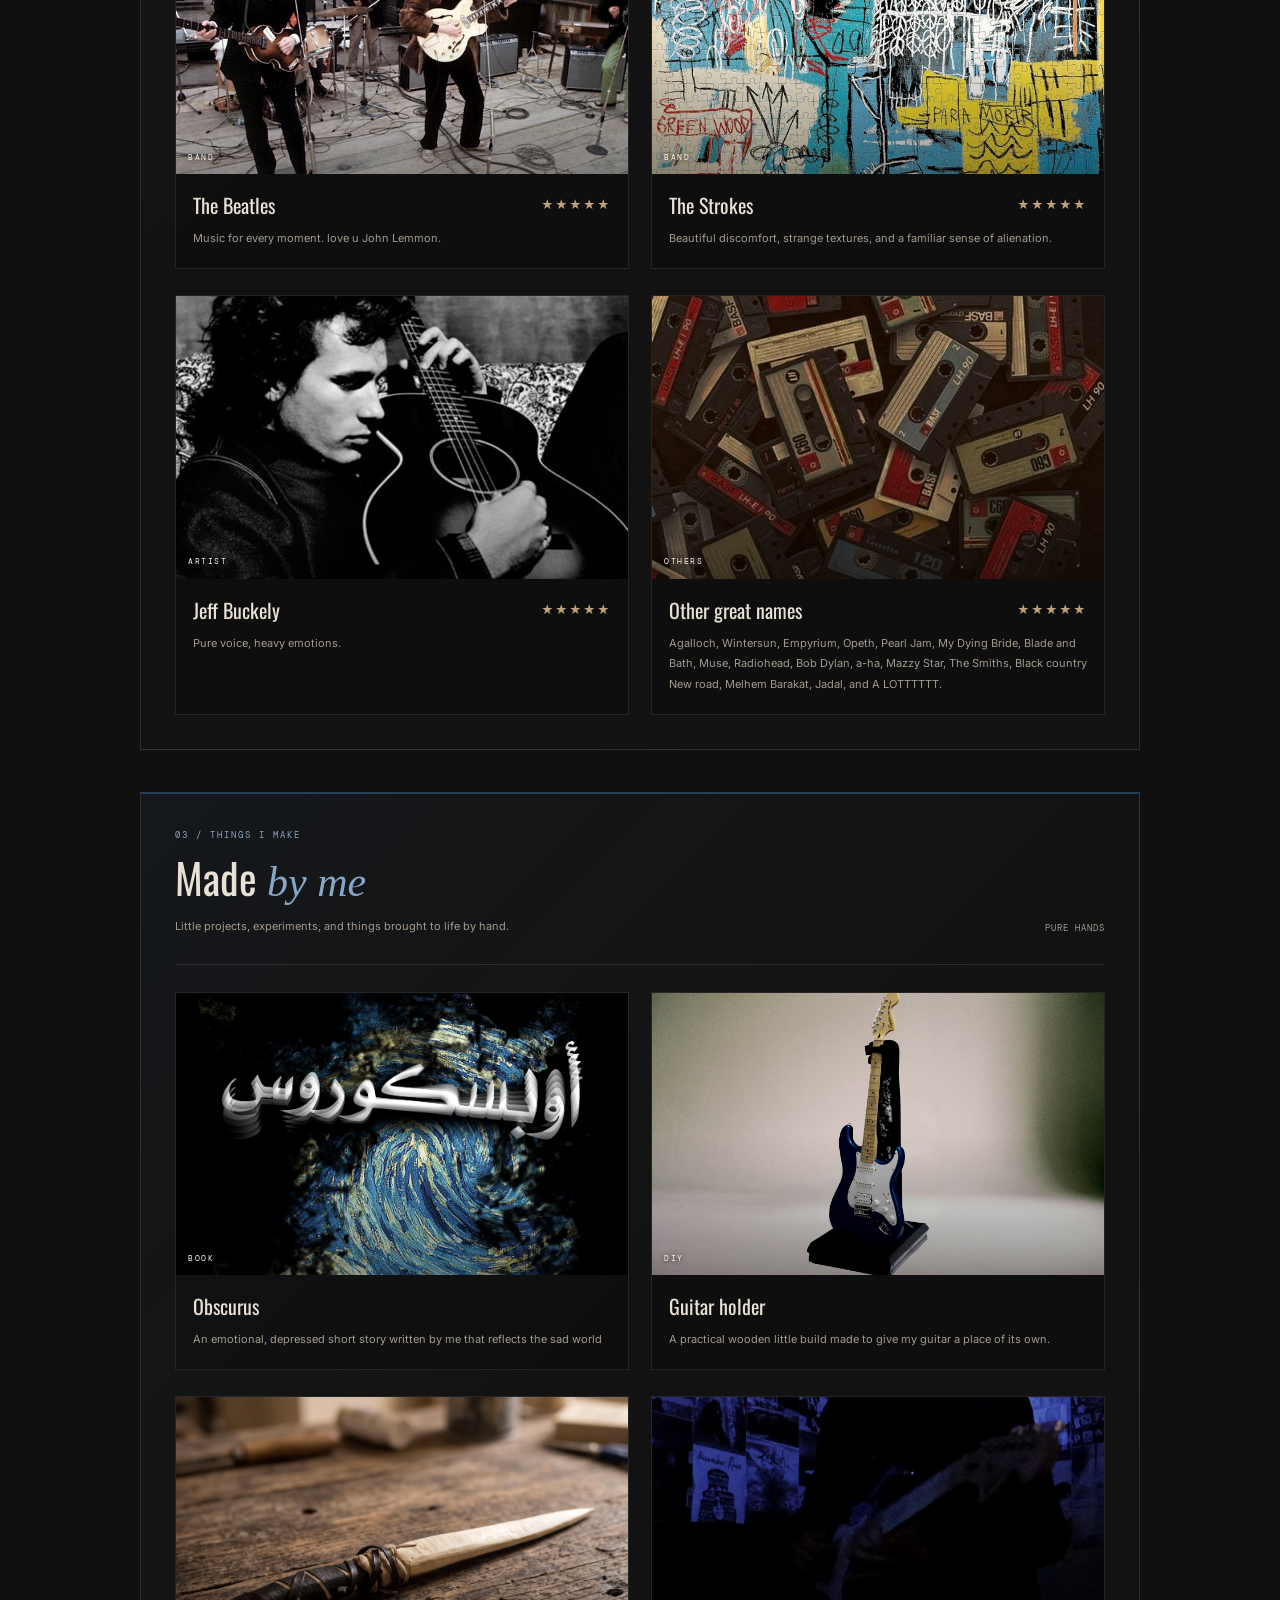
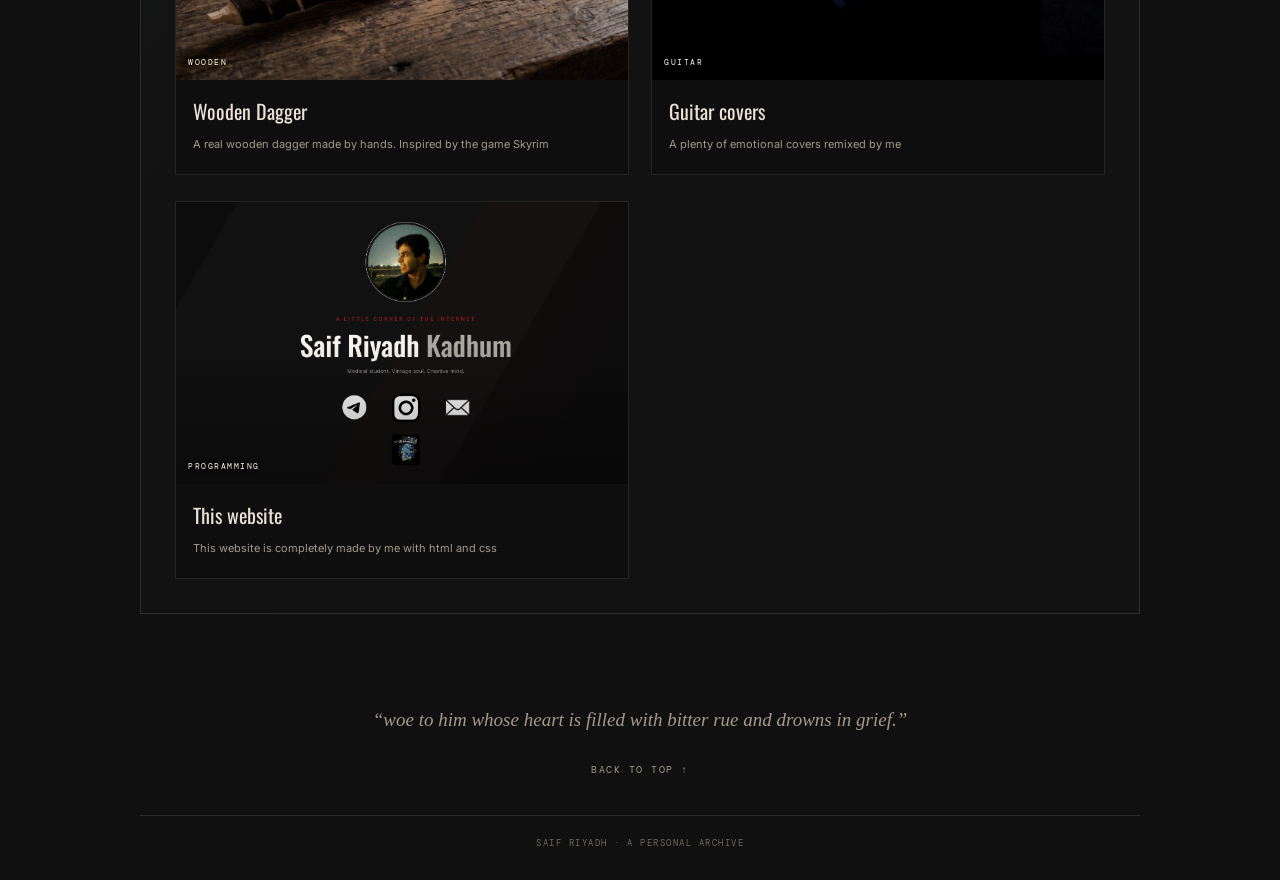
==== commit fad1e096: "Update things.html" ====
--- a/things.html
+++ b/things.html
@@ -355,7 +355,7 @@
         </section>
 
         <footer class="page-footer">
-            <p class="footer-quote">“A lot to type, no words to describe.”</p>
+            <p class="footer-quote">“woe to him whose heart is filled with bitter rue and drowns in grief.”</p>
             <a href="#top" class="back-top">BACK TO TOP ↑</a>
             <p class="copyright">SAIF RIYADH · A PERSONAL ARCHIVE</p>
         </footer>
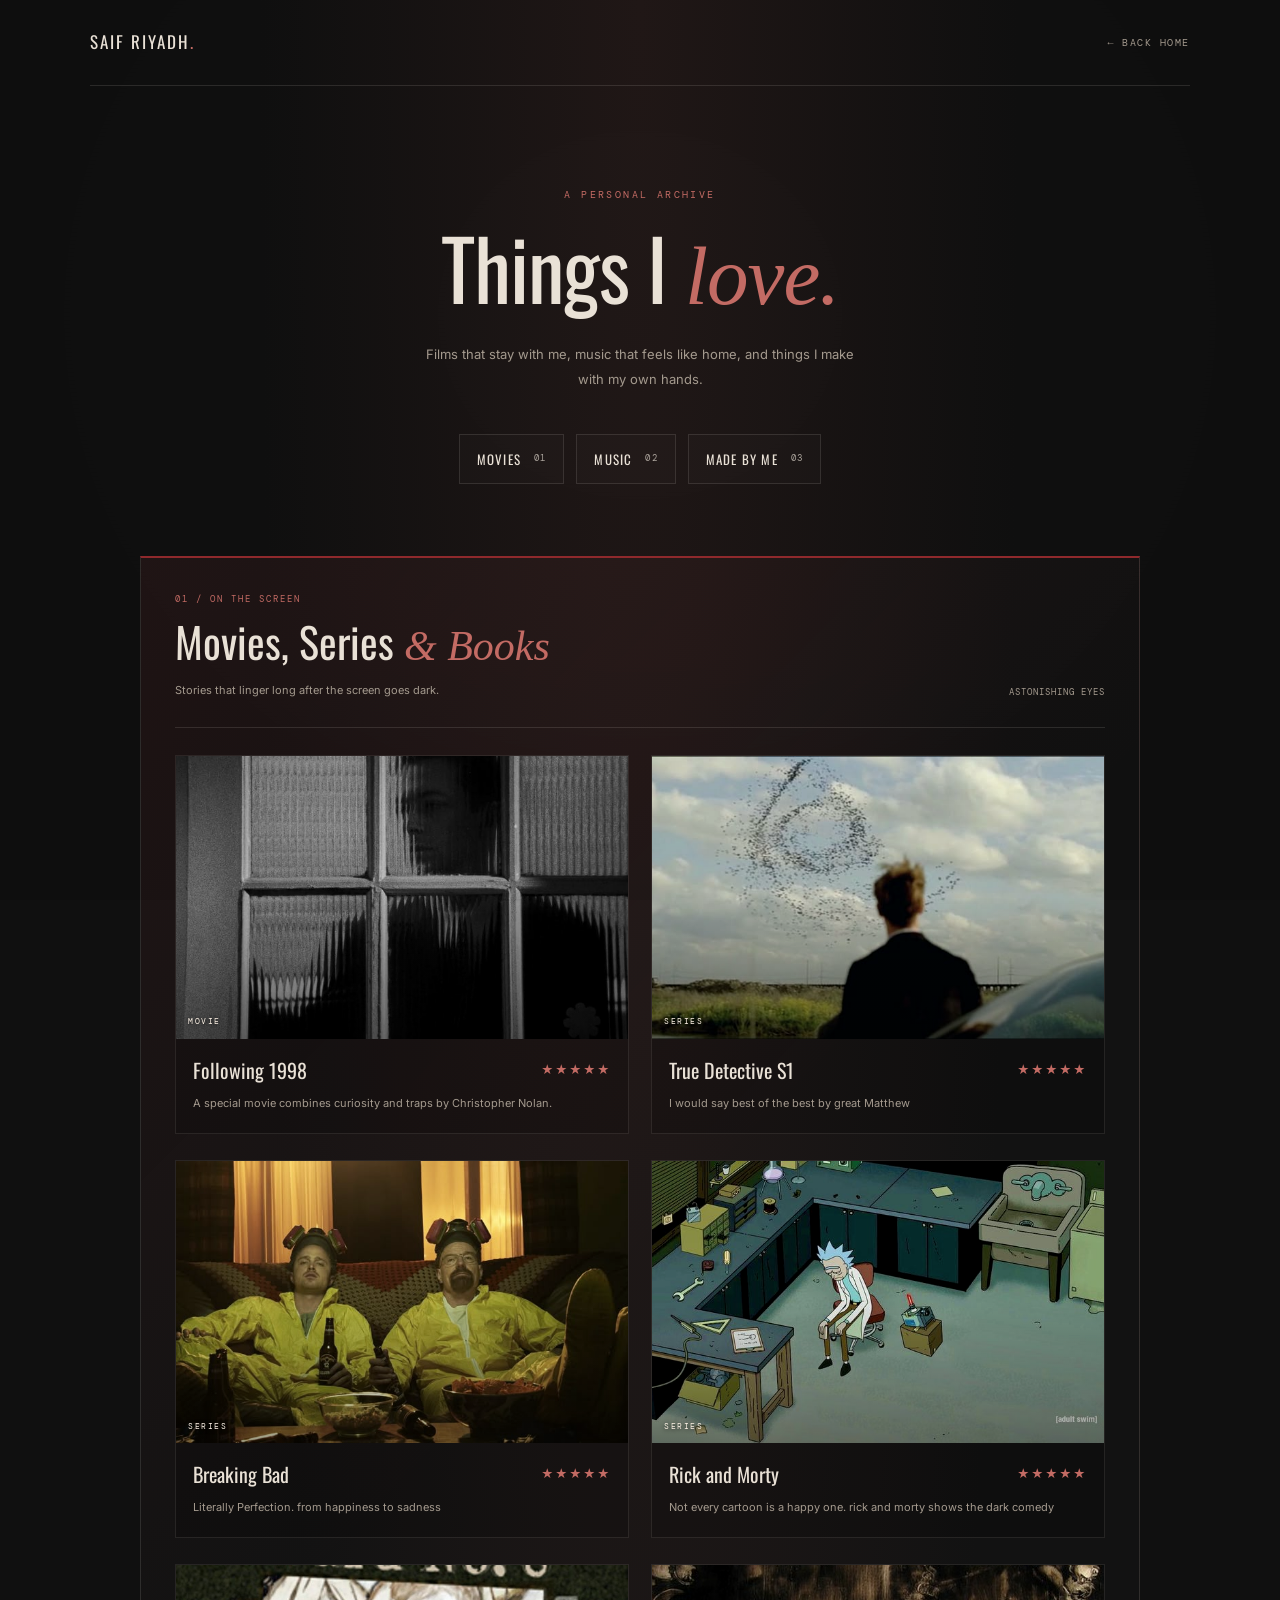
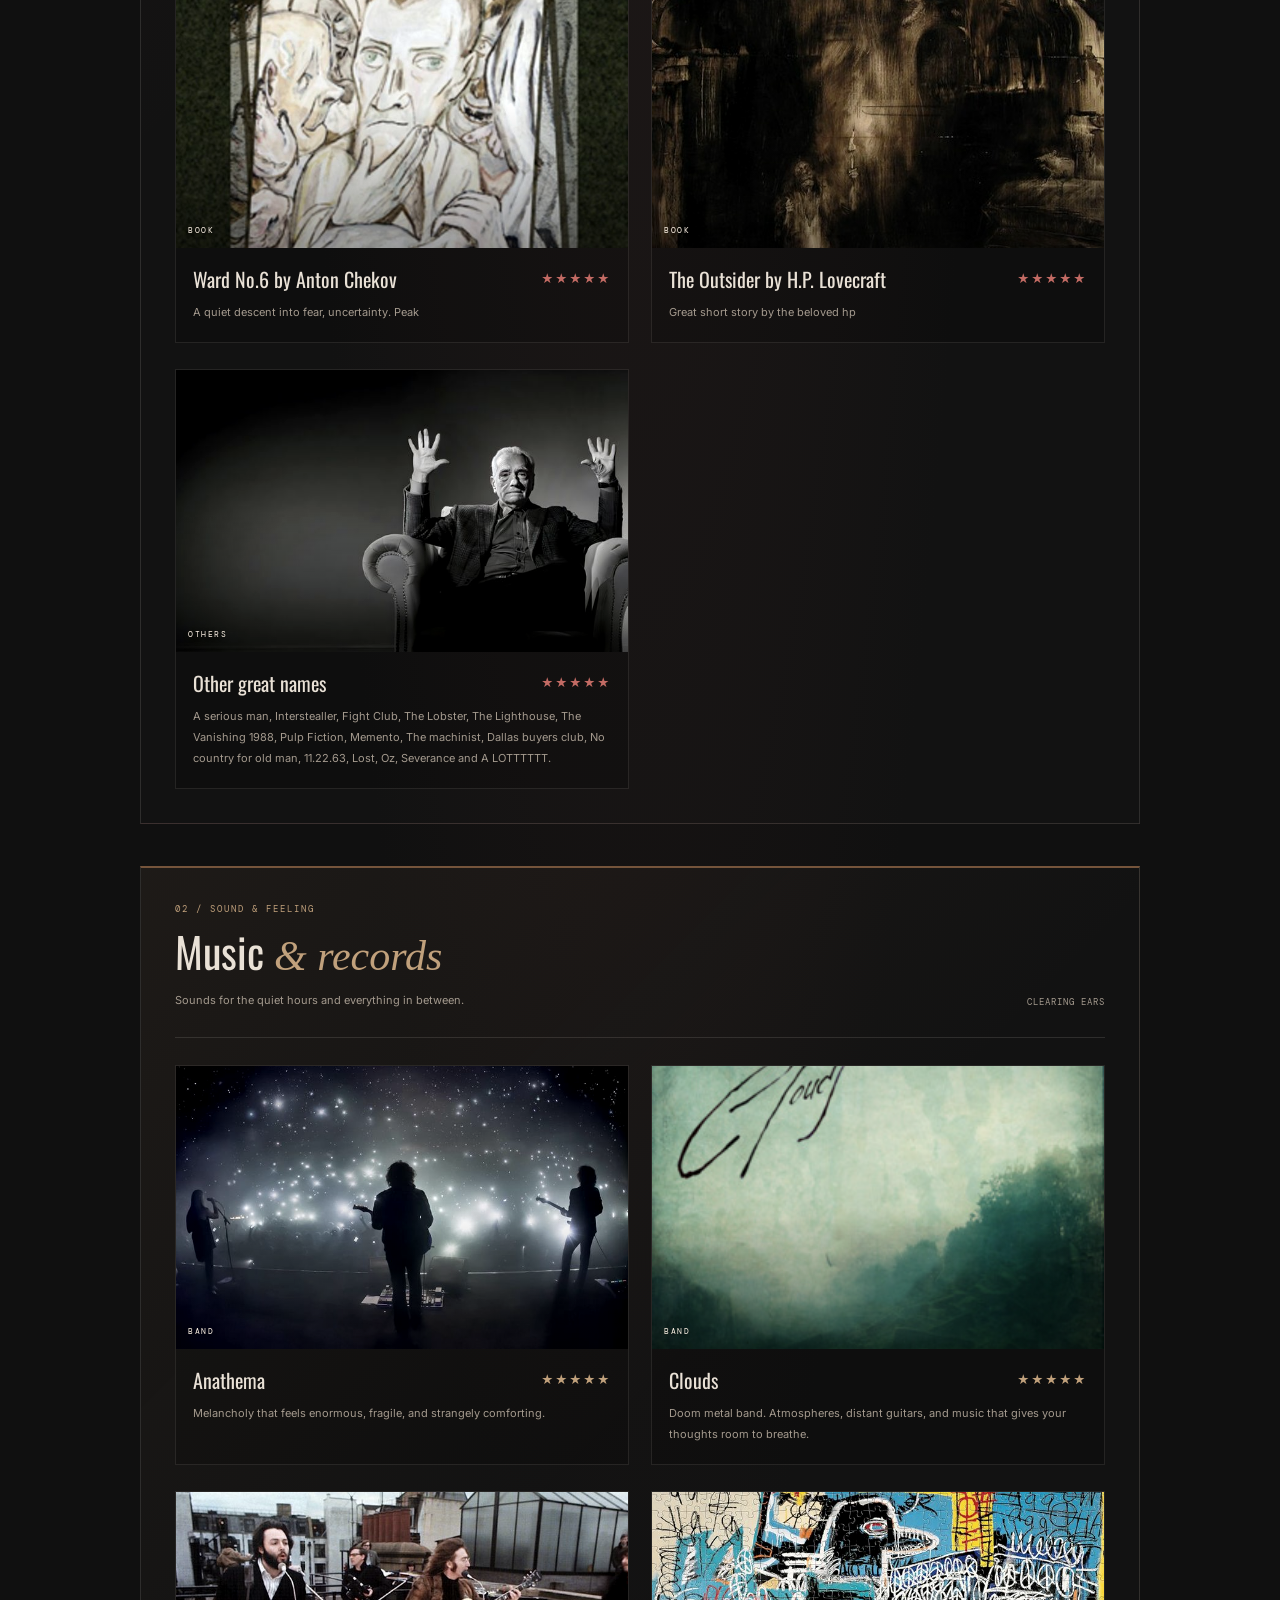
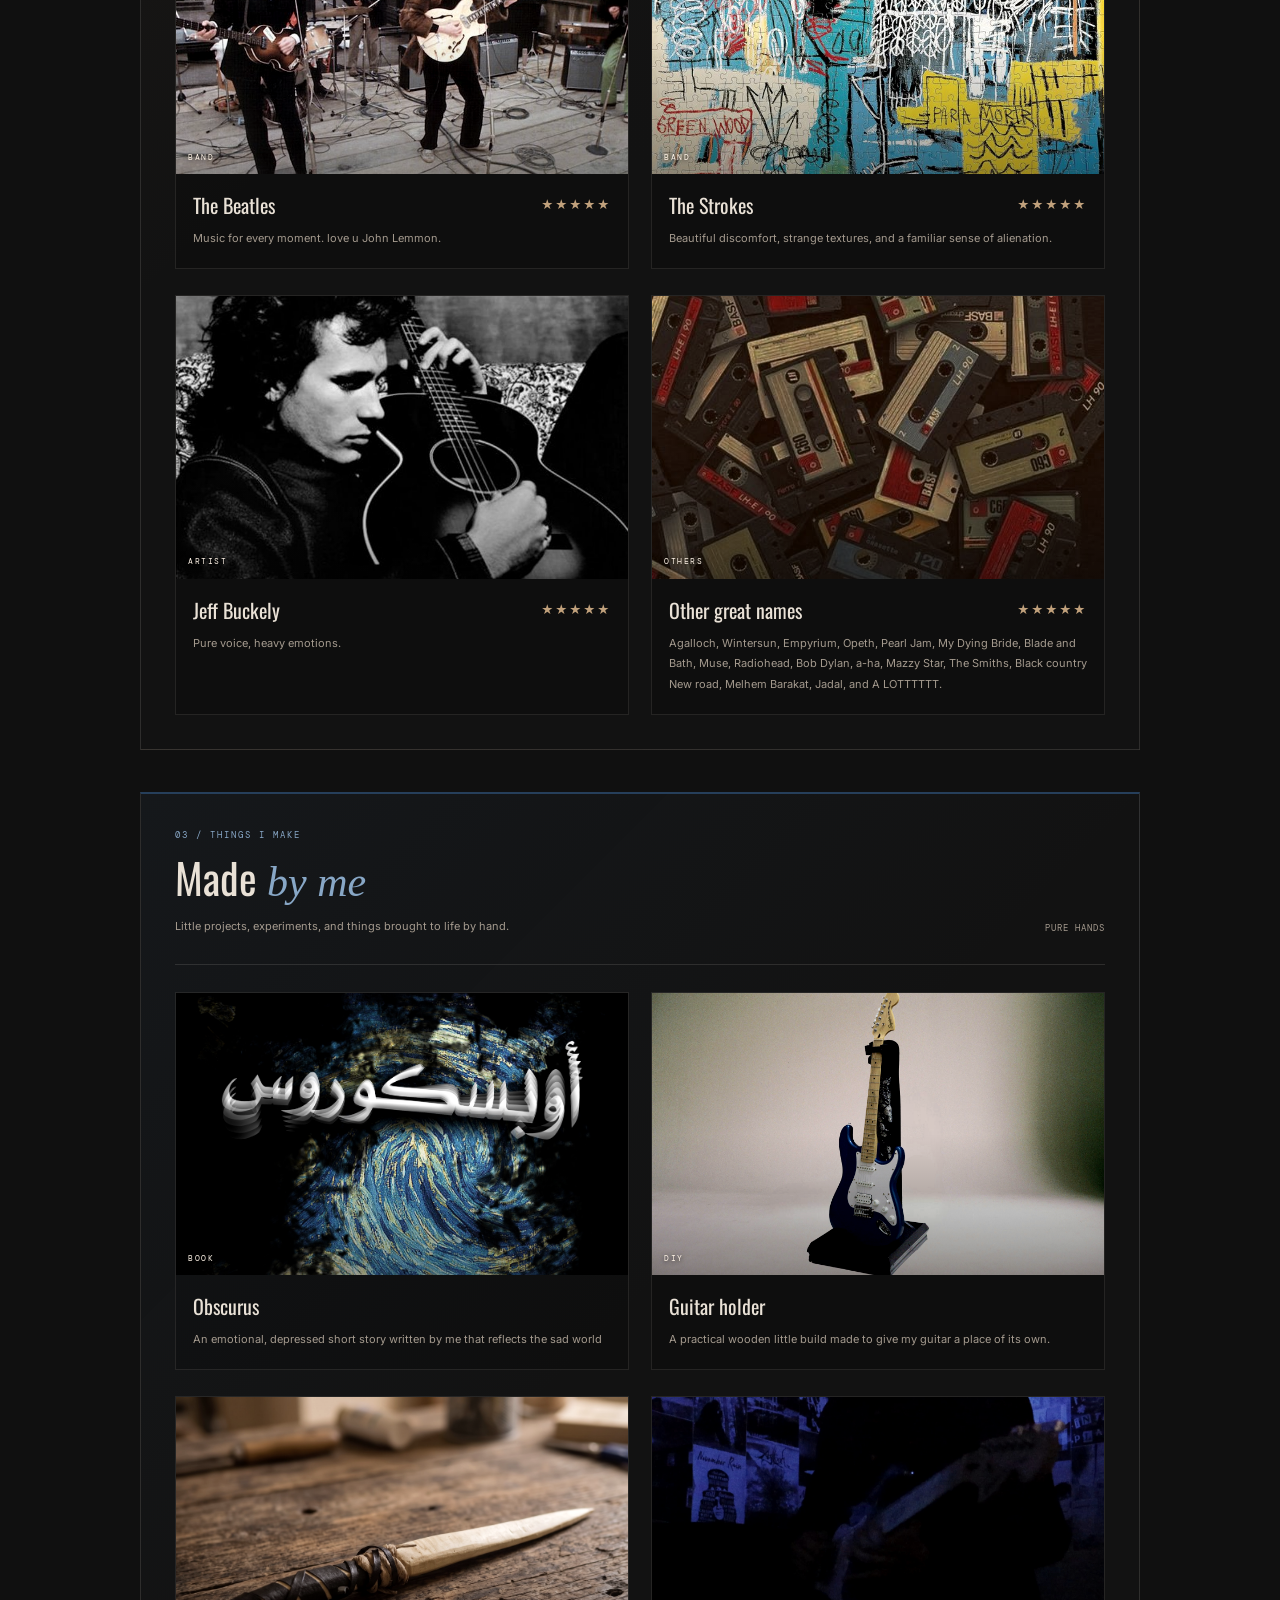
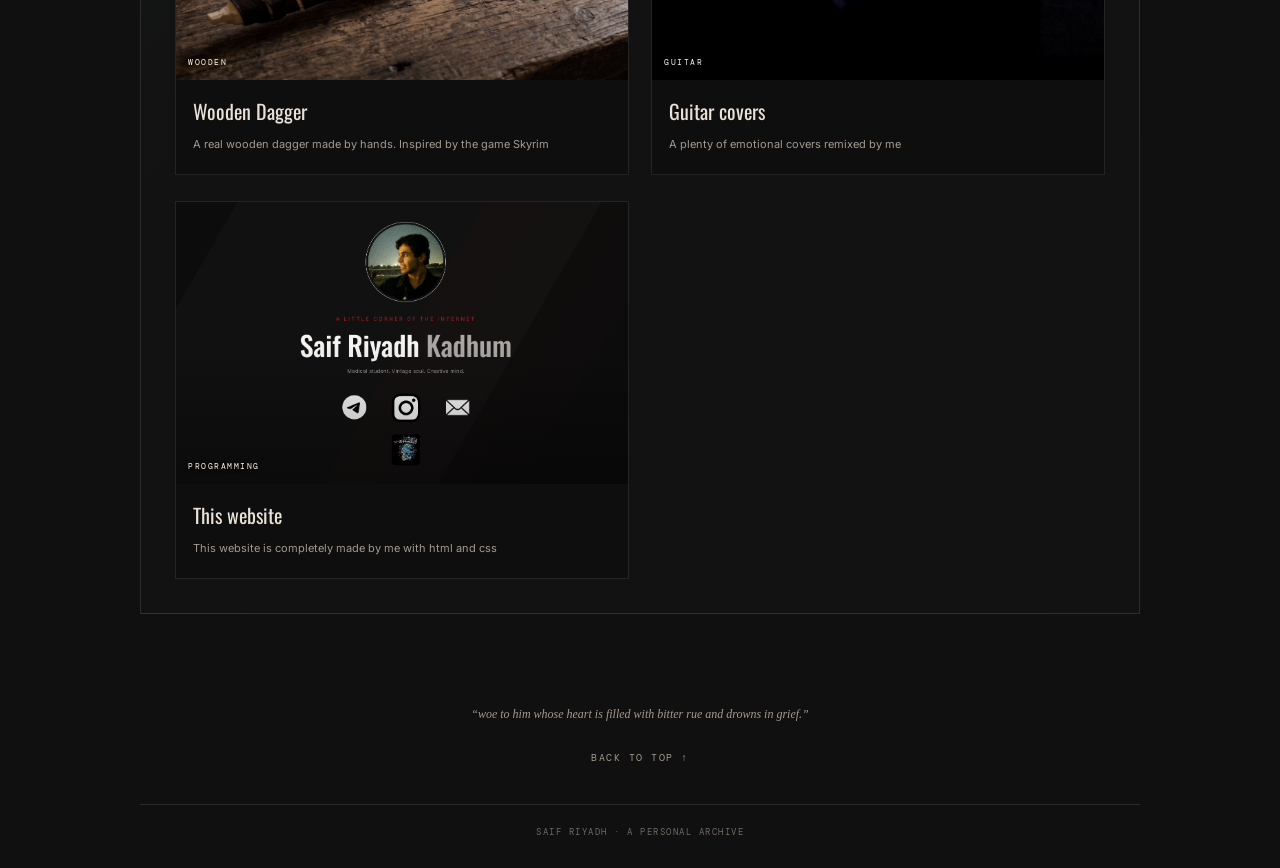
==== commit 2fb7e3df: "Update things.html" ====
--- a/things.html
+++ b/things.html
@@ -155,7 +155,7 @@
                             <h3>Other great names</h3>
                             <span class="rating">★★★★★</span>
                         </div>
-                        <p>Interstealler, Fight Club, The Lobster, The Lighthouse, The Vanishing 1988, Pulp Fiction, Memento, The machinist, Dallas buyers club, No country for old man, 11.22.63, Lost, Oz, Severance and A LOTTTTTT. </p>
+                        <p>A serious man, Interstealler, Fight Club, The Lobster, The Lighthouse, The Vanishing 1988, Pulp Fiction, Memento, The machinist, Dallas buyers club, No country for old man, 11.22.63, Lost, Oz, Severance and A LOTTTTTT. </p>
                     </div>
                 </article>
 
--- a/things.css
+++ b/things.css
@@ -417,7 +417,7 @@
 .footer-quote {
     color: var(--muted);
     font-family: var(--serif);
-    font-size: 19px;
+    font-size: 12px;
     font-style: italic;
 }
 
@@ -549,4 +549,4 @@
         animation-duration: 0.01ms !important;
         transition-duration: 0.01ms !important;
     }
-}+}
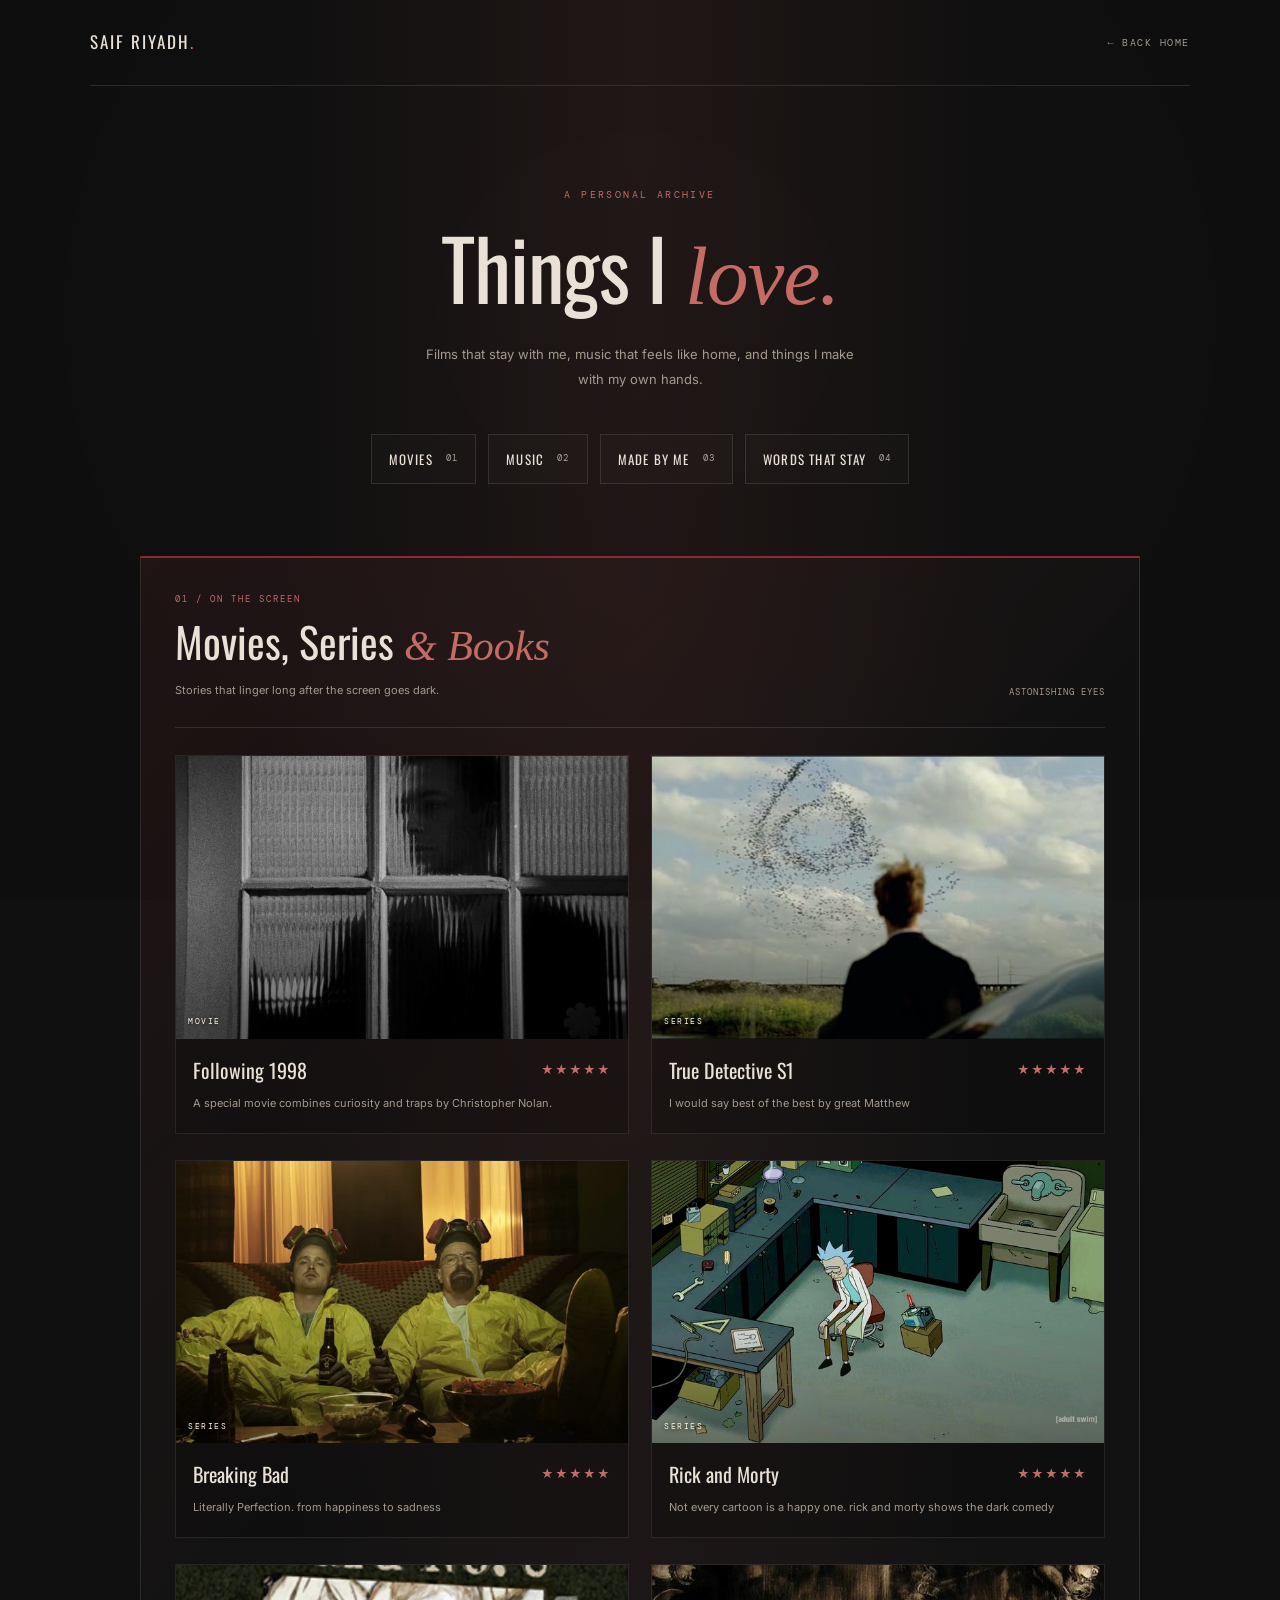
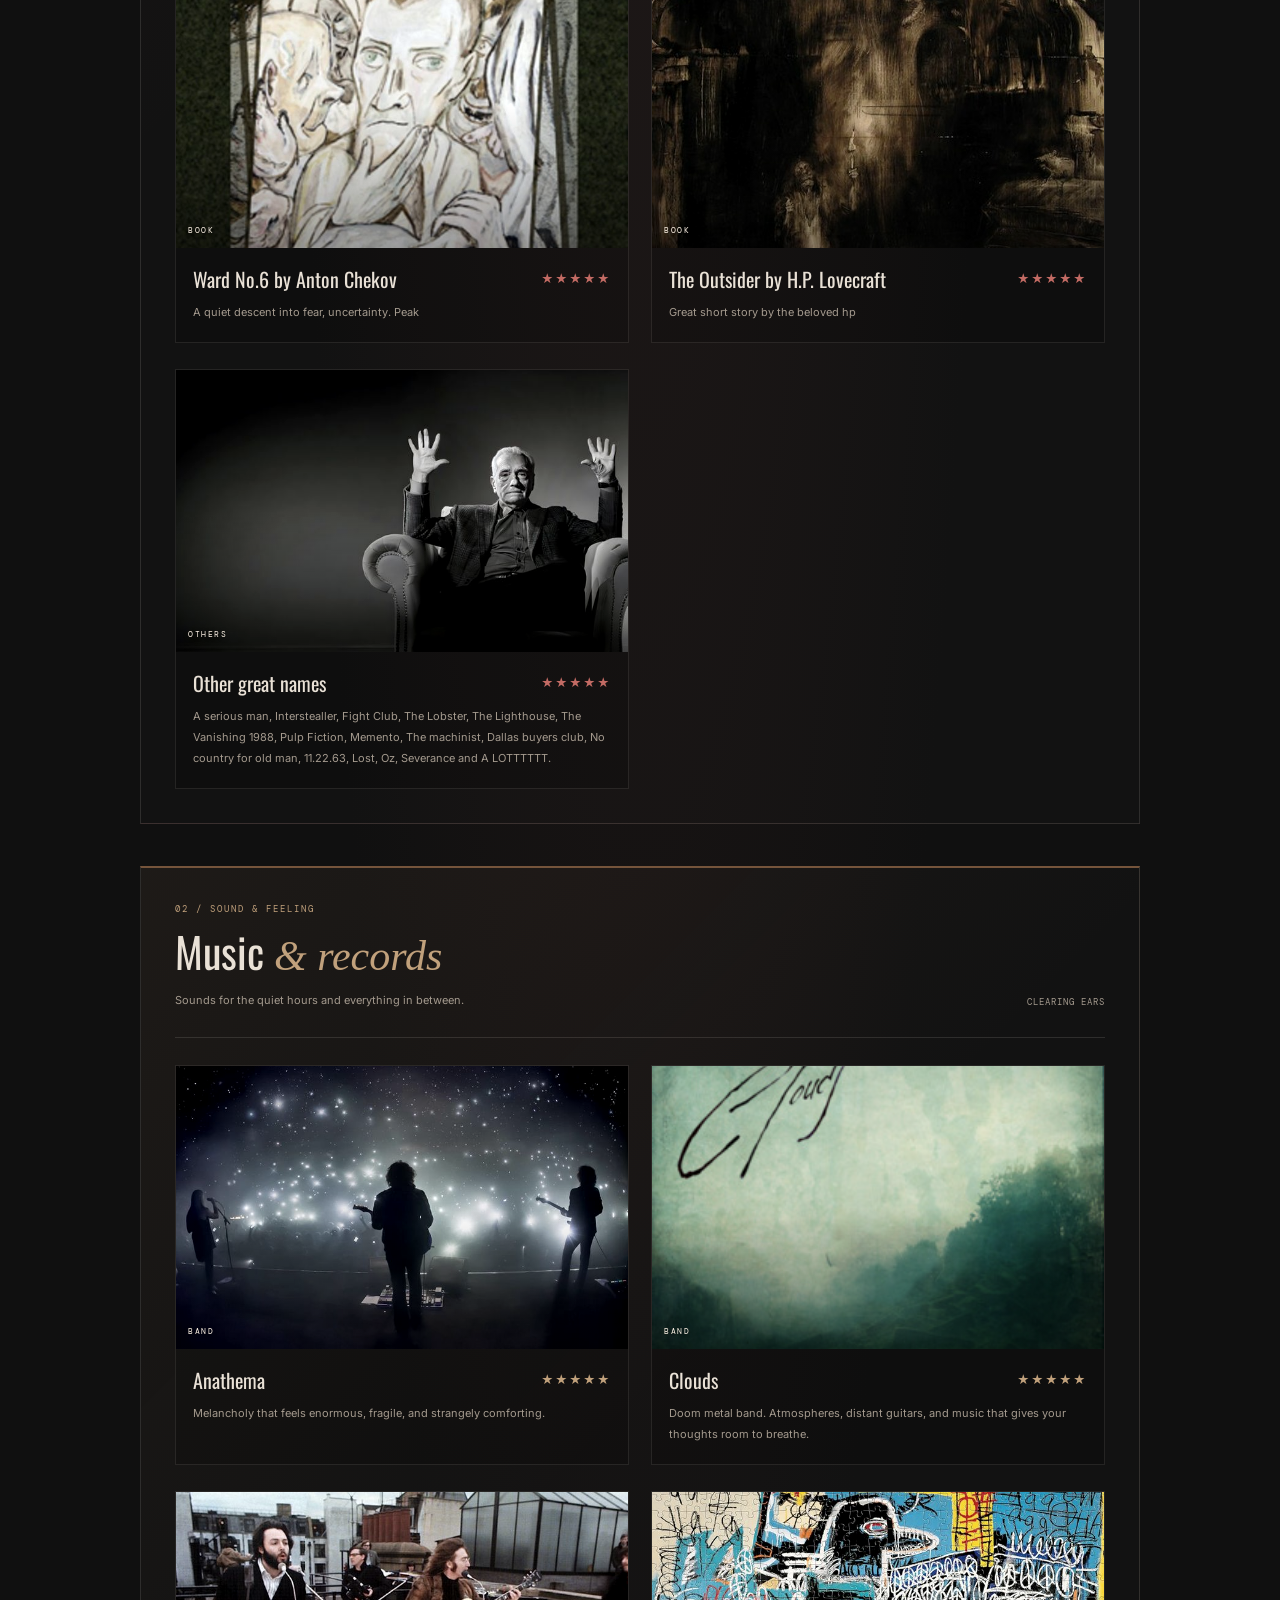
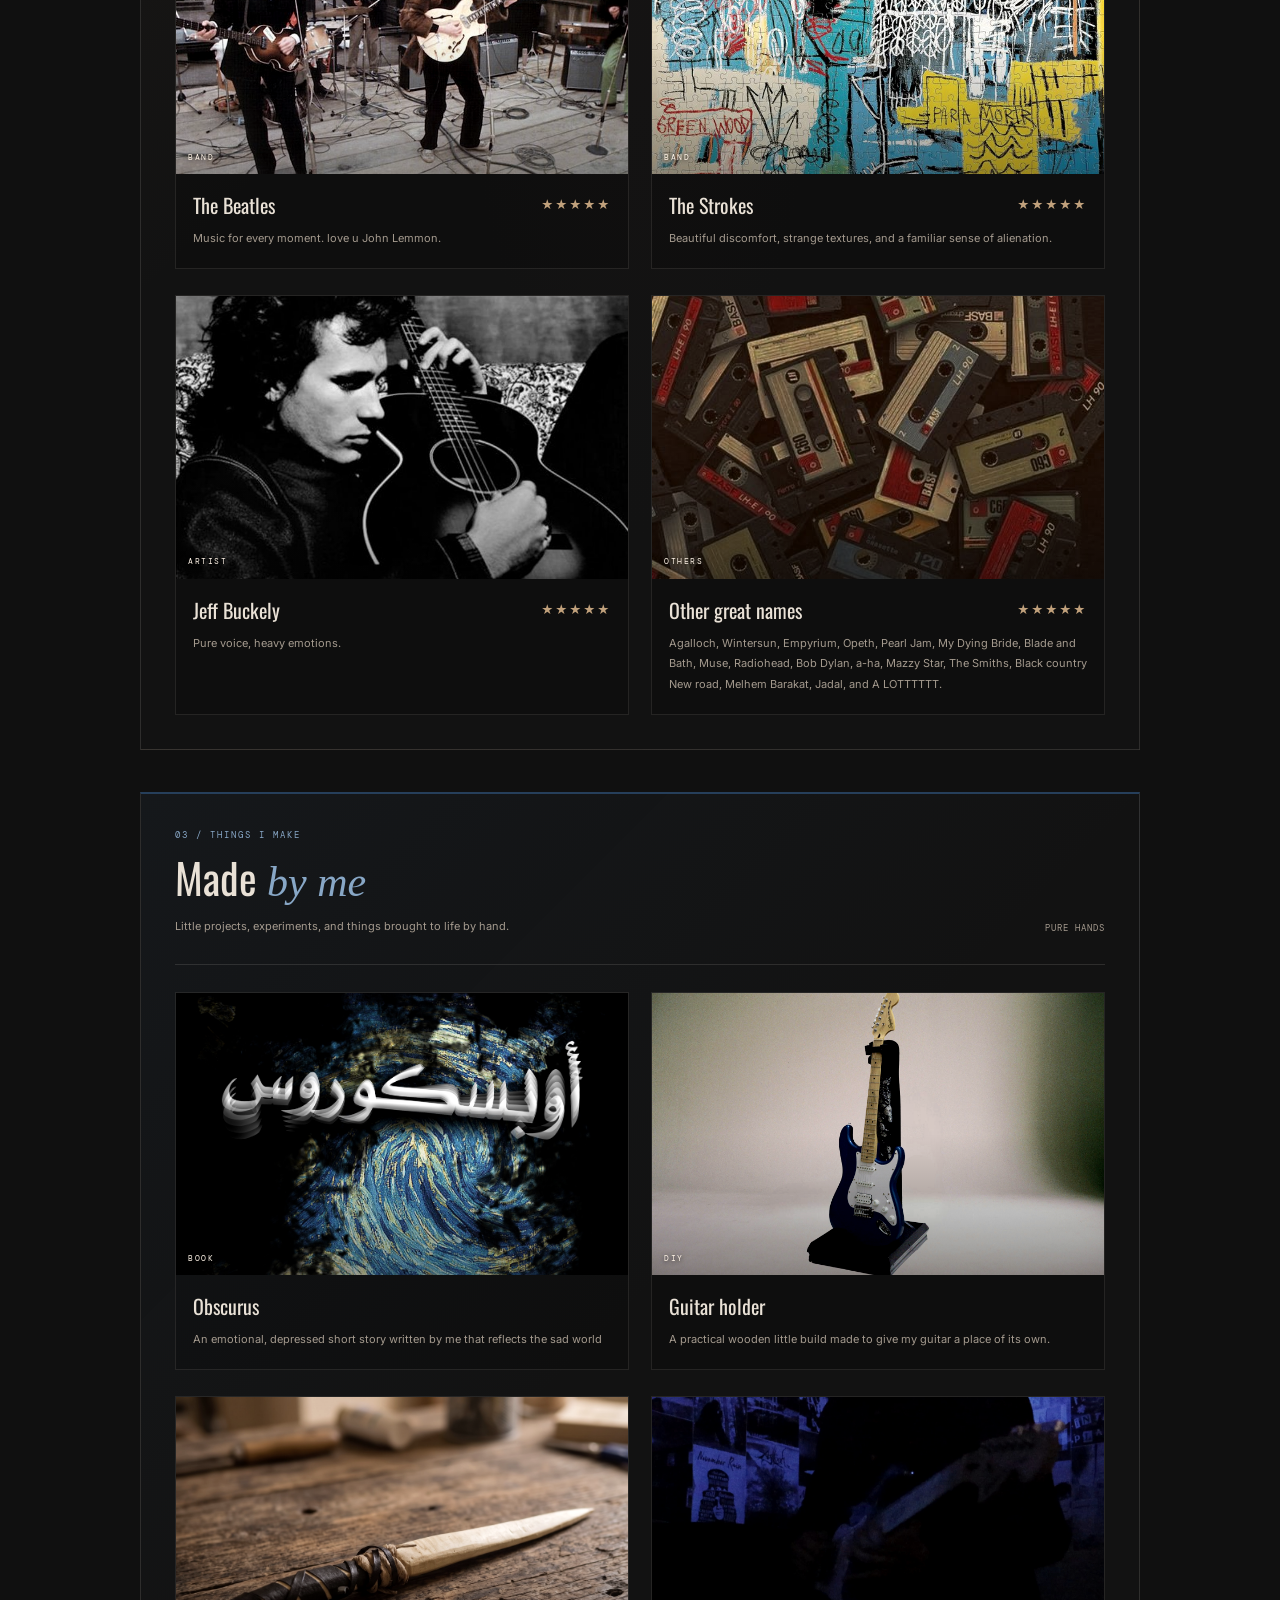
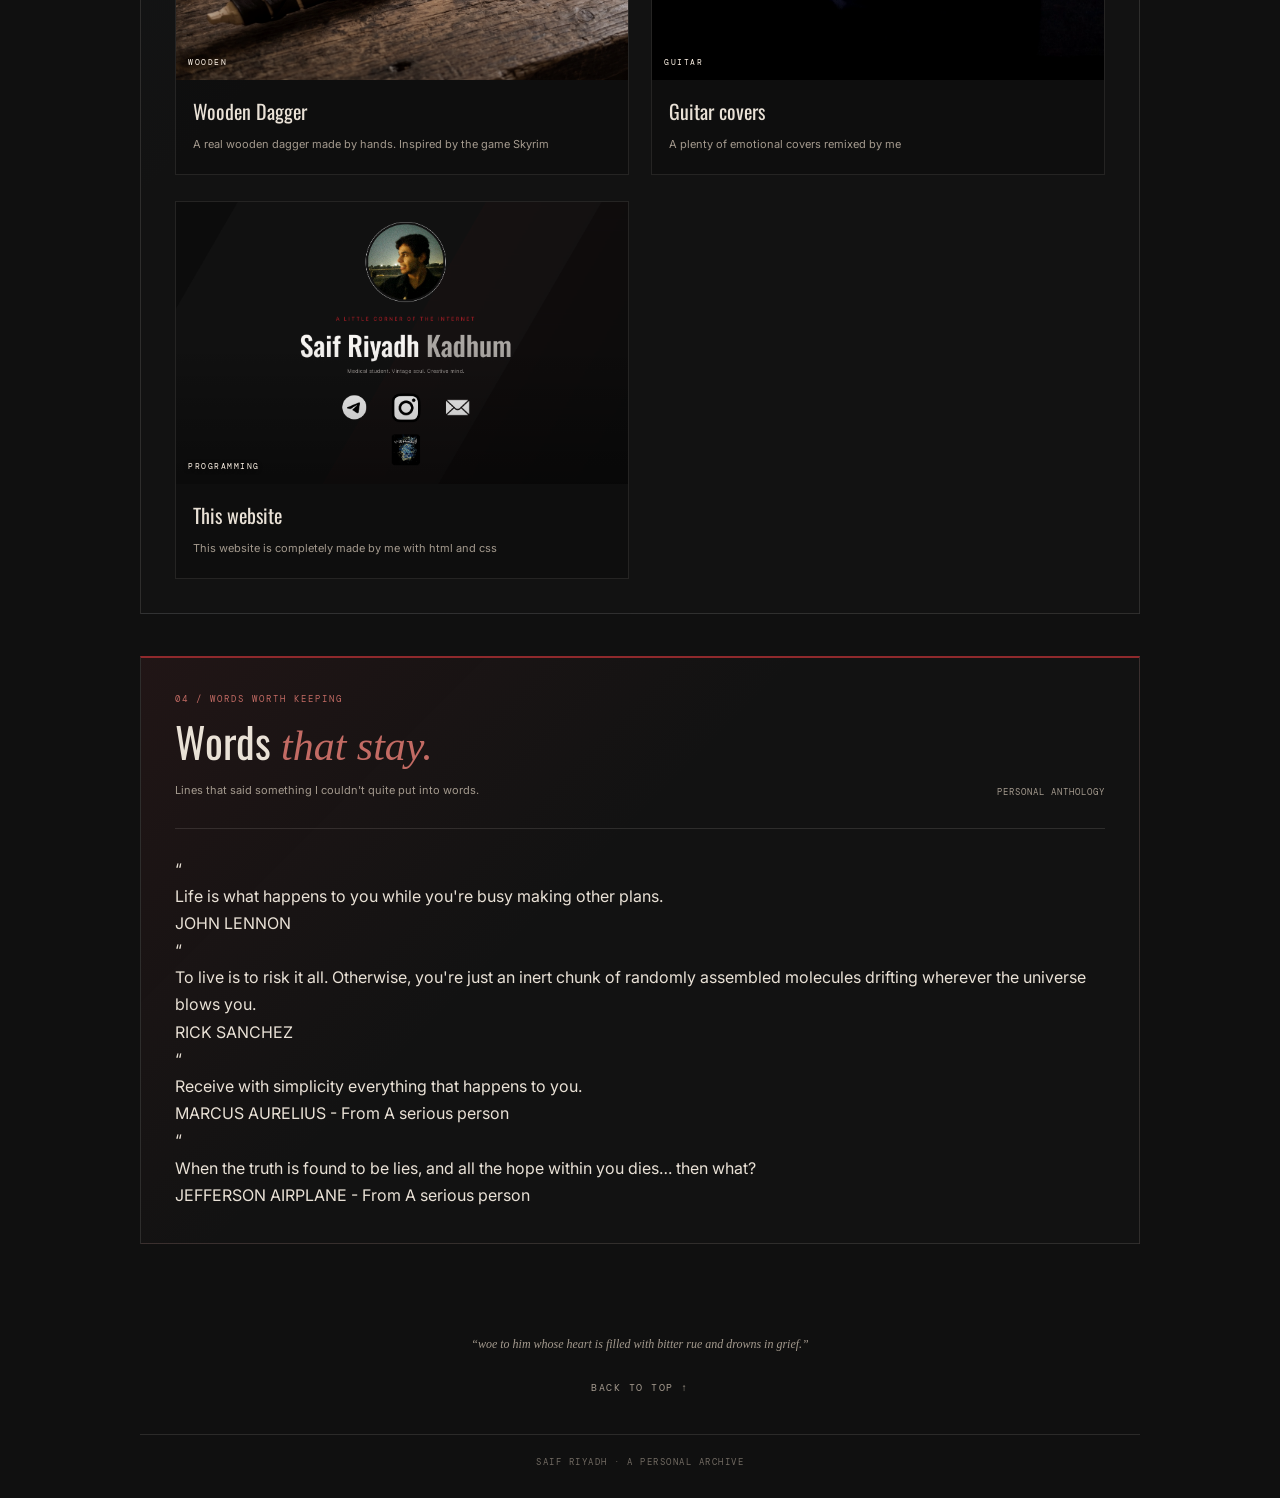
==== commit 79ed3cba: "Update things.html" ====
--- a/things.html
+++ b/things.html
@@ -36,6 +36,7 @@
                 <a class="nav-movies" href="#movies">MOVIES <span>01</span></a>
                 <a class="nav-music" href="#music">MUSIC <span>02</span></a>
                 <a class="nav-made" href="#made">MADE BY ME <span>03</span></a>
+                <a class="nav-quotes" href="#quotes">WORDS THAT STAY <span>04</span></a>
             </nav>
         </section>
 
@@ -354,6 +355,75 @@
             </div>
         </section>
 
+        
+<!-- 04 / WORDS THAT STAY -->
+<section class="collection quotes" id="quotes">
+
+    <div class="section-heading">
+        <div>
+            <p class="section-kicker">04 / WORDS WORTH KEEPING</p>
+            <h2>Words <em>that stay.</em></h2>
+            <p class="section-description">
+                Lines that said something I couldn't quite put into words.
+            </p>
+        </div>
+        <span class="section-index">PERSONAL ANTHOLOGY</span>
+    </div>
+
+    <div class="quote-grid">
+
+        <article class="quote-card">
+            <span class="quote-mark">“</span>
+            <blockquote>
+                Life is what happens to you while you're busy making other plans.
+            </blockquote>
+            <div class="quote-bottom">
+                <span class="quote-line"></span>
+                <p class="quote-author">JOHN LENNON</p>
+            </div>
+        </article>
+
+        <article class="quote-card">
+            <span class="quote-mark">“</span>
+            <blockquote>
+                To live is to risk it all. Otherwise, you're just an inert chunk
+                of randomly assembled molecules drifting wherever the universe
+                blows you.
+            </blockquote>
+            <div class="quote-bottom">
+                <span class="quote-line"></span>
+                <p class="quote-author">RICK SANCHEZ</p>
+            </div>
+        </article>
+
+        <article class="quote-card">
+            <span class="quote-mark">“</span>
+            <blockquote>
+                Receive with simplicity everything that happens to you.
+            </blockquote>
+            <div class="quote-bottom">
+                <span class="quote-line"></span>
+                <p class="quote-author">MARCUS AURELIUS - From A serious person</p>
+            </div>
+        </article>
+
+        <article class="quote-card">
+            <span class="quote-mark">“</span>
+            <blockquote>
+                When the truth is found to be lies, and all the hope within you dies… then what?
+            </blockquote>
+            <div class="quote-bottom">
+                <span class="quote-line"></span>
+                <p class="quote-author">JEFFERSON AIRPLANE -  From A serious person</p>
+            </div>
+        </article>
+
+      
+
+    </div>
+
+</section>
+
         <footer class="page-footer">
             <p class="footer-quote">“woe to him whose heart is filled with bitter rue and drowns in grief.”</p>
             <a href="#top" class="back-top">BACK TO TOP ↑</a>
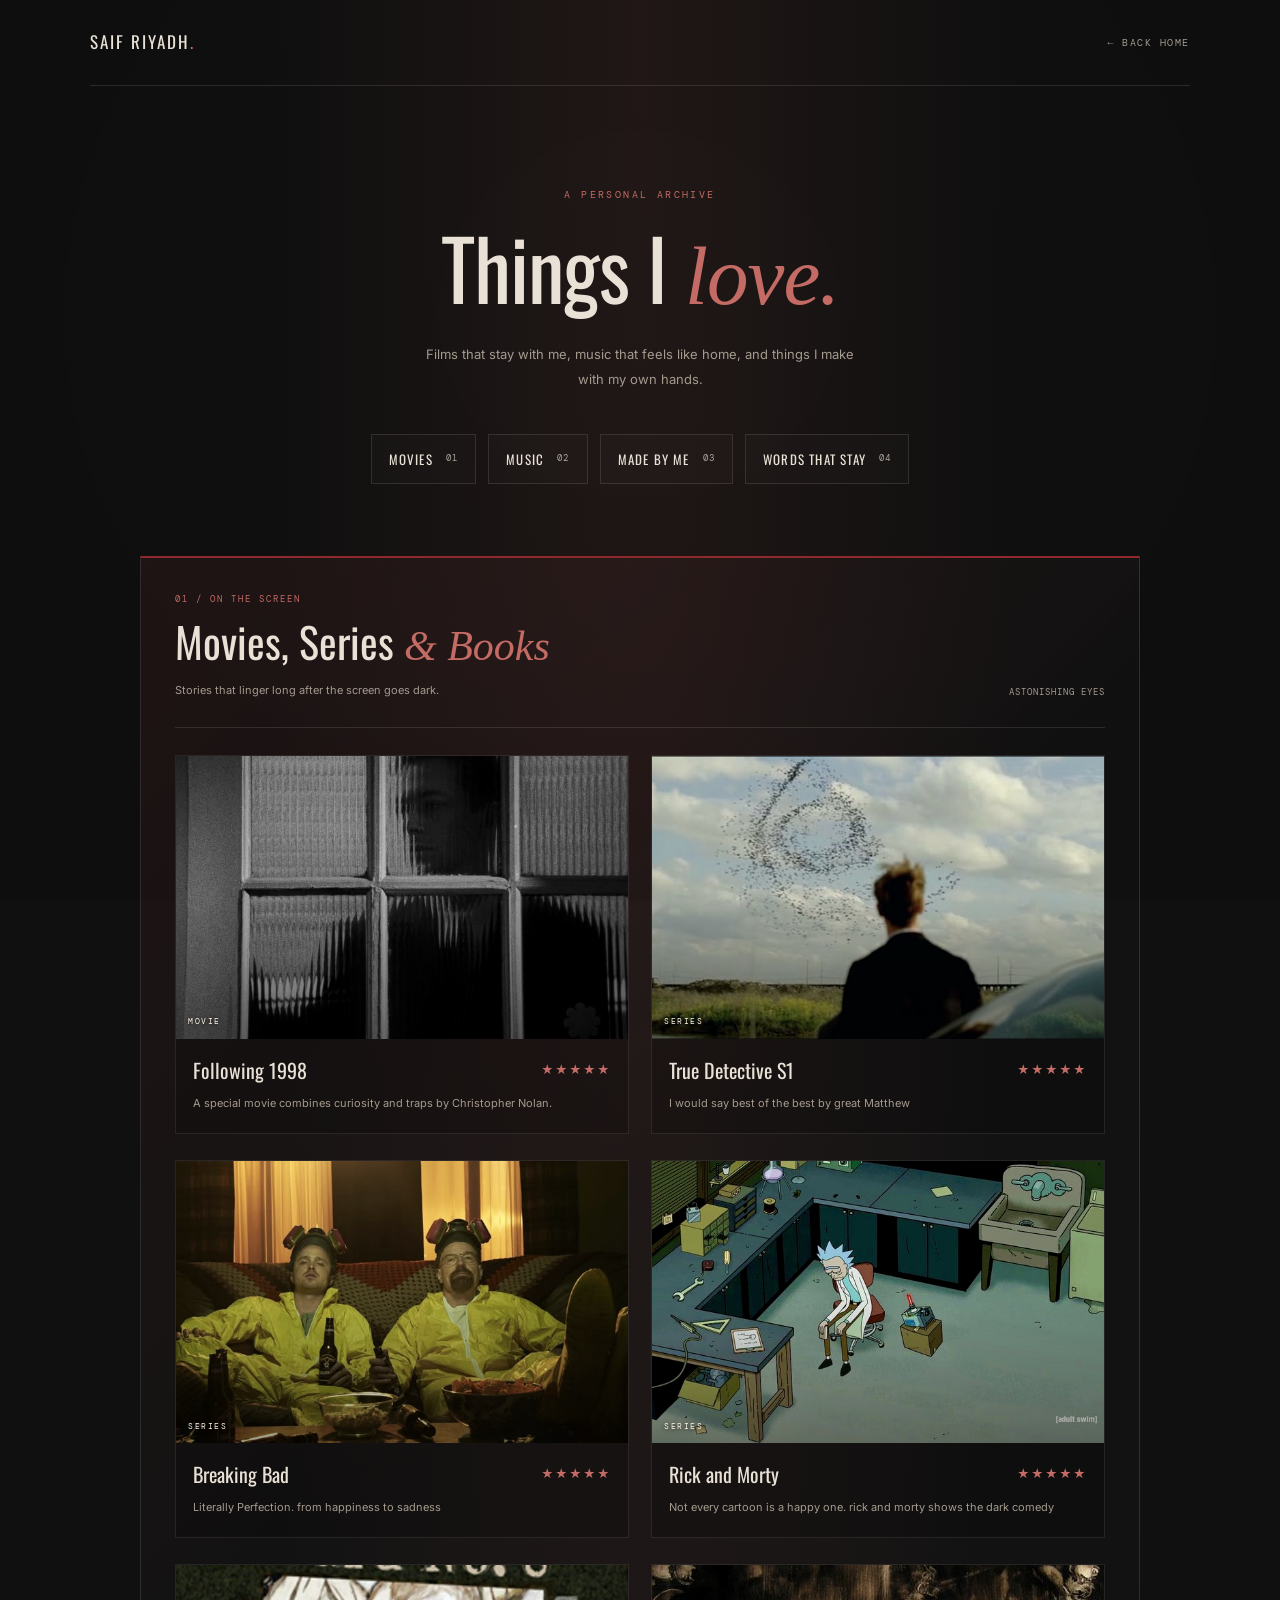
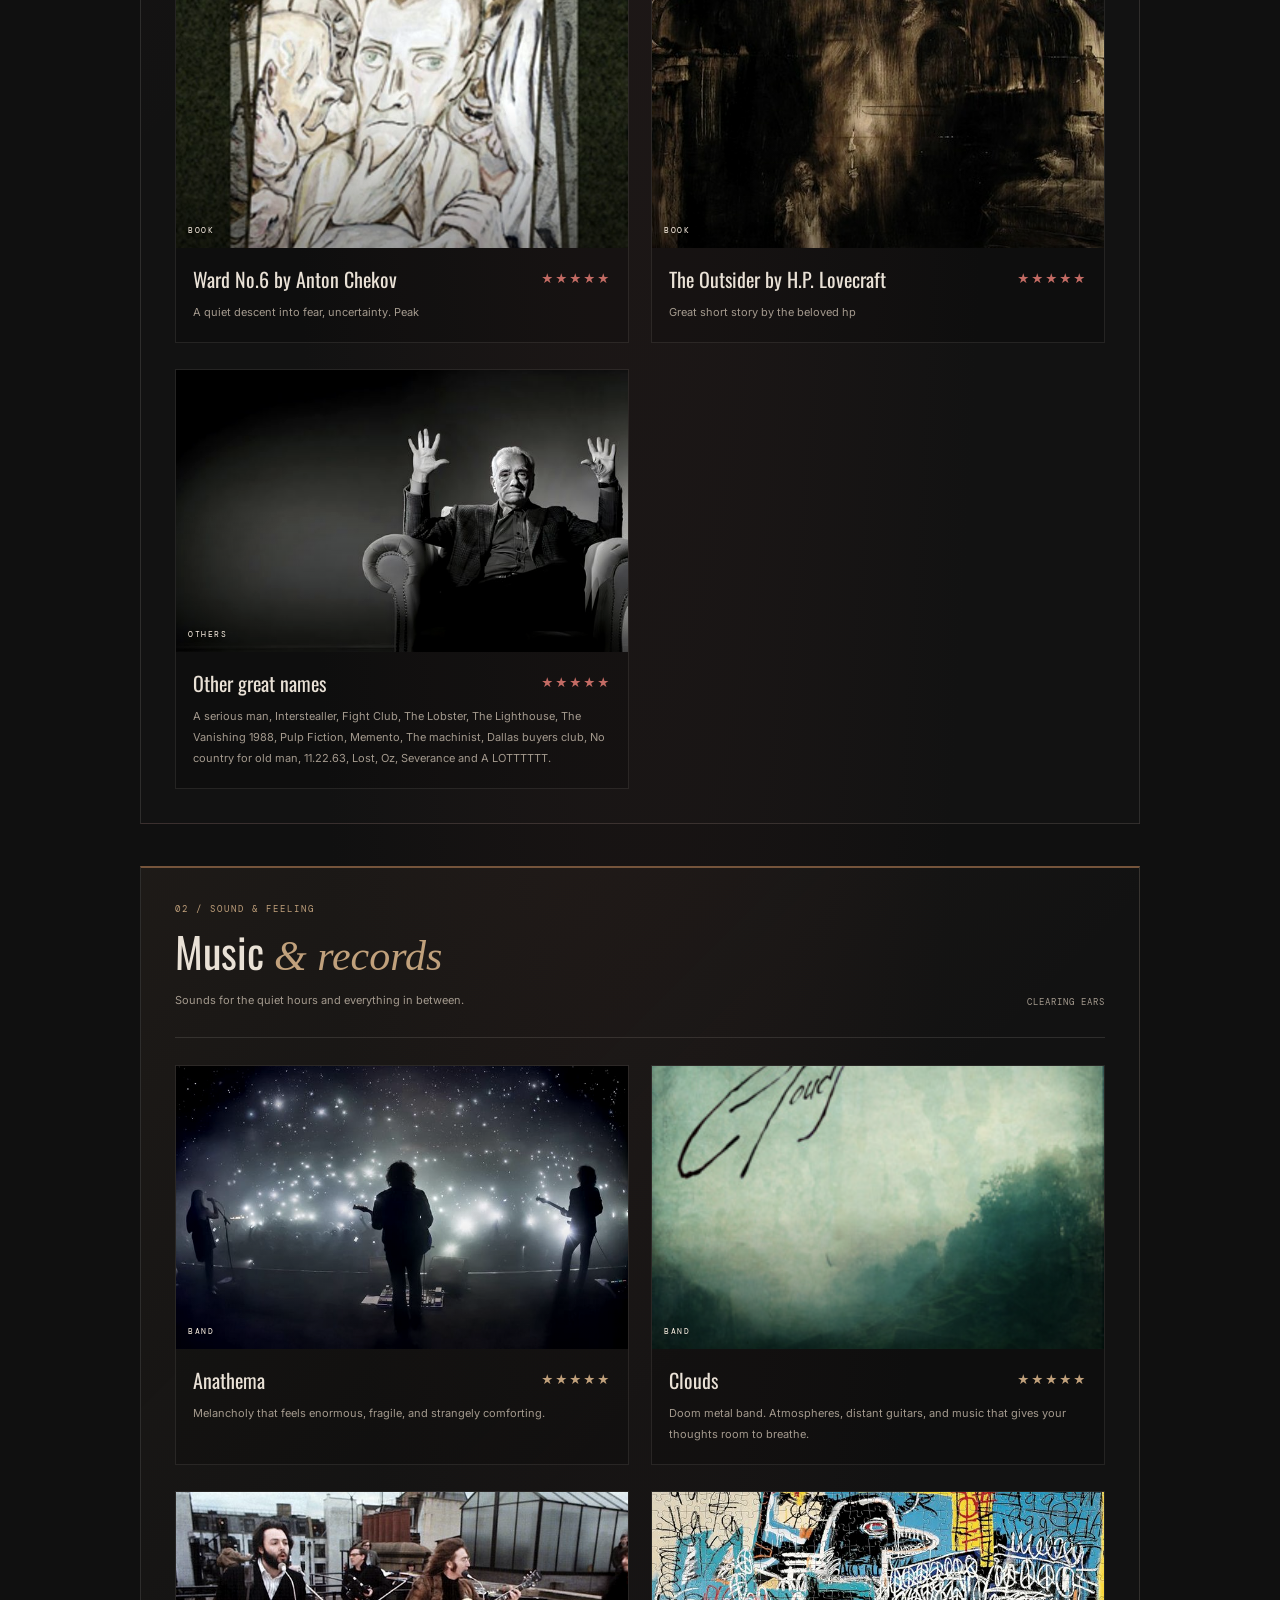
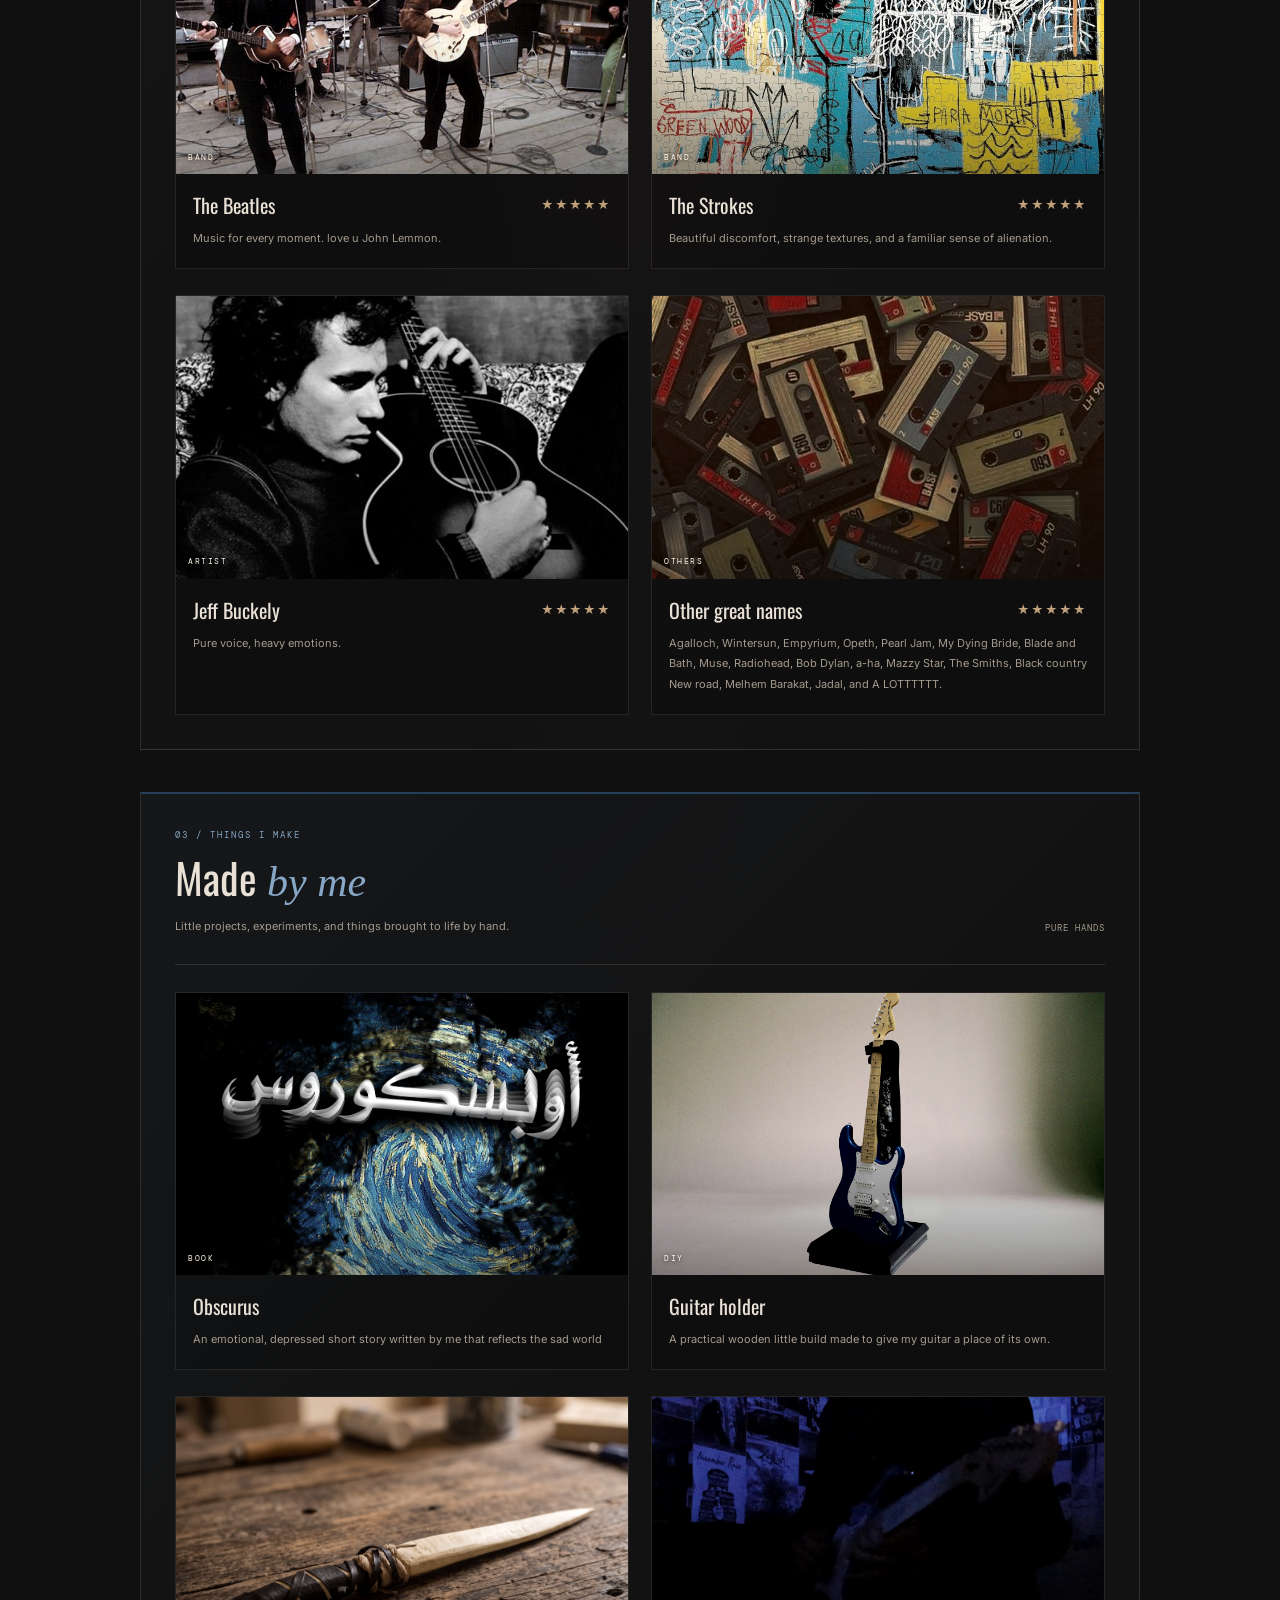
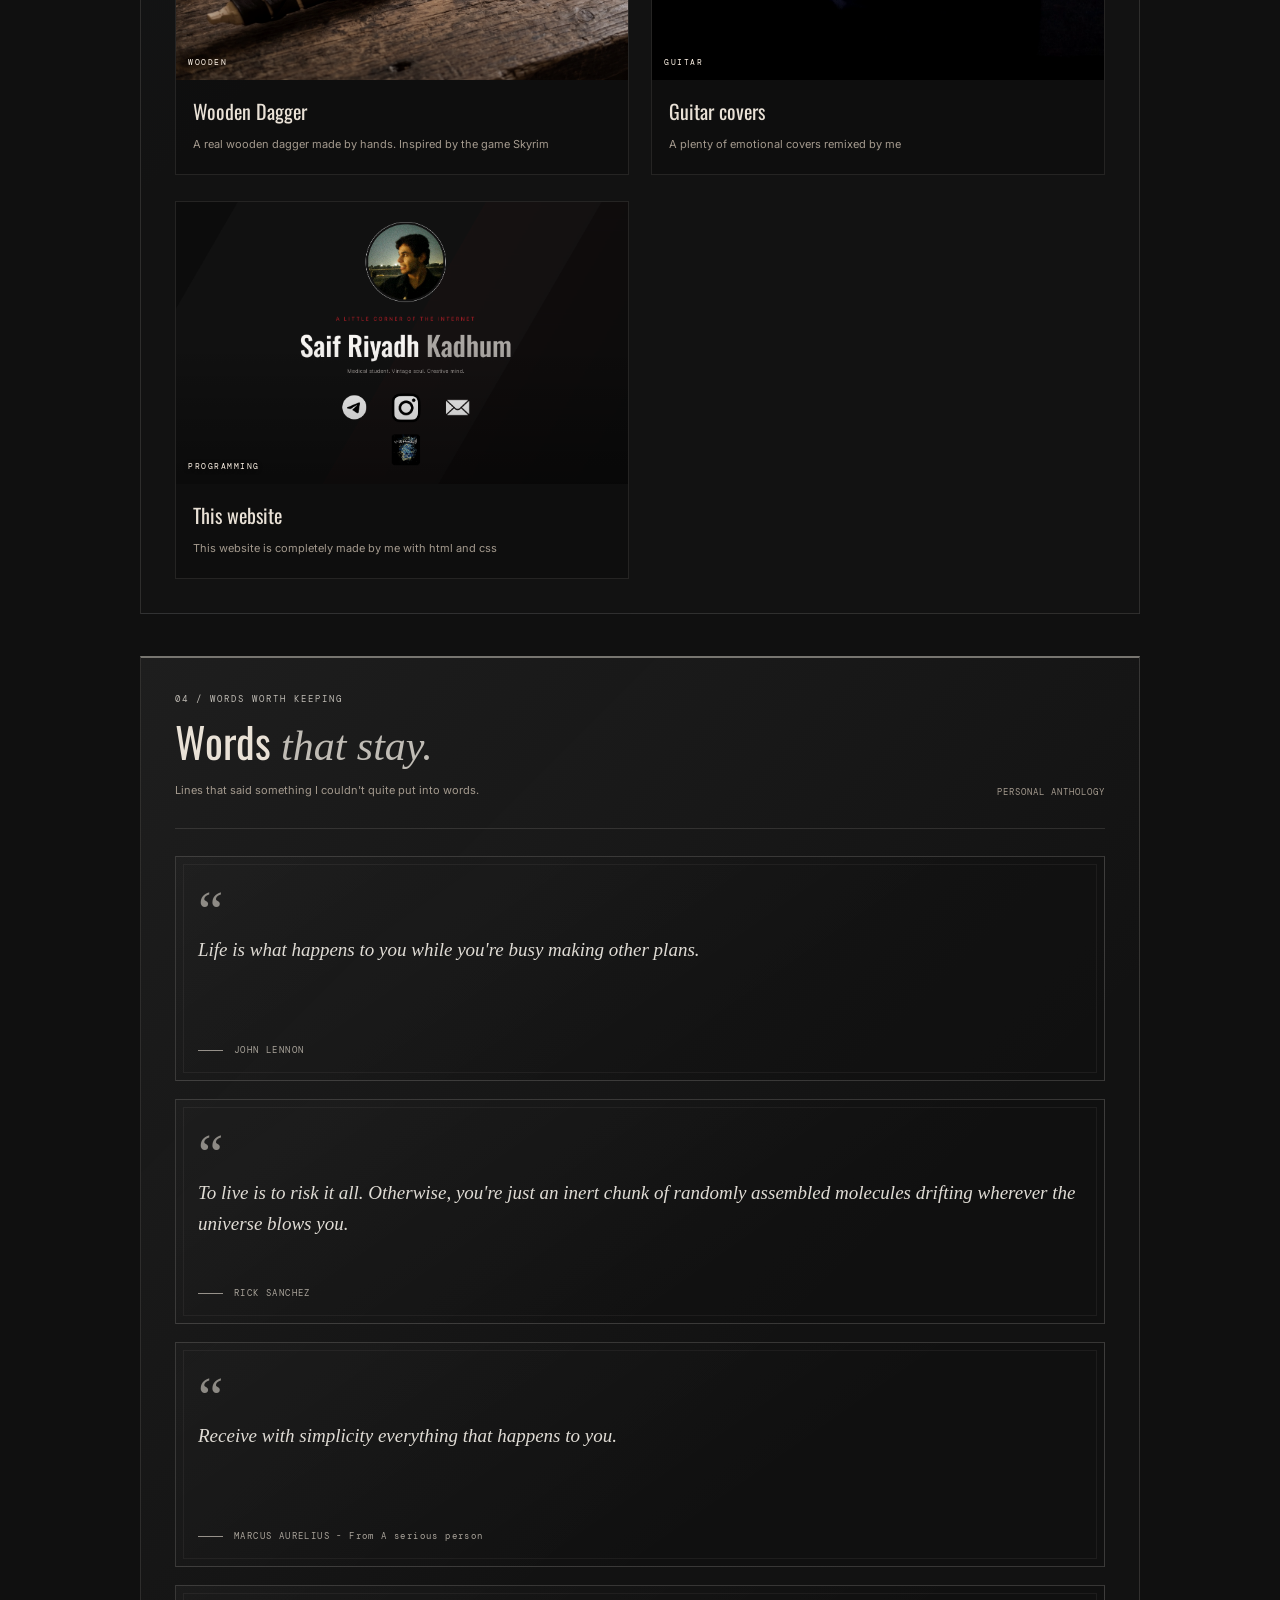
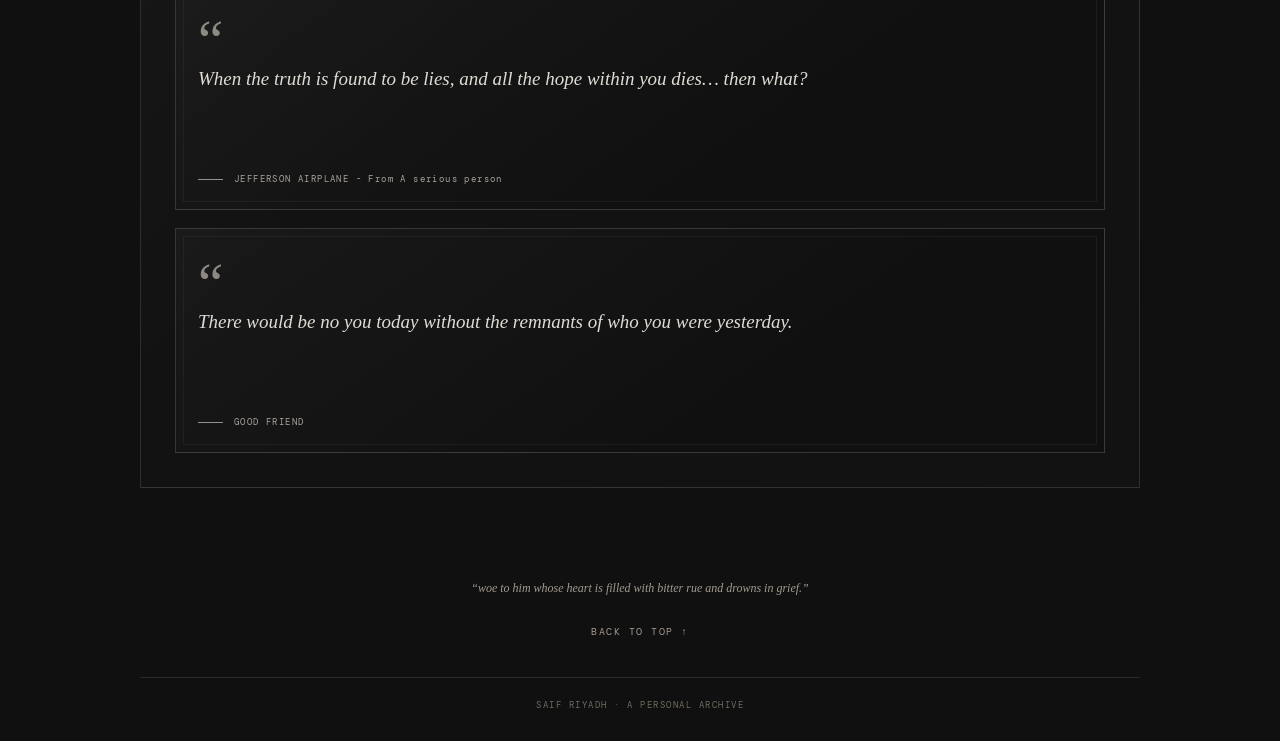
==== commit be26a2a2: "Update things.html" ====
--- a/things.html
+++ b/things.html
@@ -418,6 +418,17 @@
             </div>
         </article>
 
+        <article class="quote-card">
+            <span class="quote-mark">“</span>
+            <blockquote>
+                There would be no you today without the remnants of who you were yesterday.
+            </blockquote>
+            <div class="quote-bottom">
+                <span class="quote-line"></span>
+                <p class="quote-author">GOOD FRIEND</p>
+            </div>
+        </article>
+
       
 
     </div>
--- a/things.css
+++ b/things.css
@@ -550,3 +550,178 @@
         transition-duration: 0.01ms !important;
     }
 }
+
+
+/* =========================================
+   04 / WORDS THAT STAY — ASH GREY
+   ========================================= */
+
+.collection.quotes {
+    --accent: #656565;
+    --accent-light: #c0bcb5;
+
+    background:
+        linear-gradient(
+            135deg,
+            rgba(150, 150, 150, 0.085),
+            transparent 55%
+        ),
+        rgba(255, 255, 255, 0.012);
+
+    border-top-color: #777570;
+}
+
+/* Two framed quotes per row */
+
+.quote-grid {
+    display: grid;
+    grid-template-columns: 1fr;
+    gap: 18px;
+}
+
+.quote-card {
+    position: relative;
+    display: flex;
+    flex-direction: column;
+    justify-content: space-between;
+    min-width: 0;
+    min-height: 225px;
+    padding: 25px 22px 21px;
+
+    border: 1px solid rgba(192, 188, 181, 0.22);
+    background:
+        linear-gradient(
+            145deg,
+            rgba(255, 255, 255, 0.035),
+            transparent 65%
+        ),
+        rgba(15, 15, 15, 0.32);
+
+    transition:
+        border-color 0.3s ease,
+        background 0.3s ease,
+        transform 0.3s ease;
+}
+
+.quote-card::before {
+    content: "";
+    position: absolute;
+    top: 7px;
+    left: 7px;
+    right: 7px;
+    bottom: 7px;
+    border: 1px solid rgba(192, 188, 181, 0.07);
+    pointer-events: none;
+}
+
+.quote-card:hover {
+    transform: translateY(-3px);
+    border-color: rgba(192, 188, 181, 0.48);
+    background-color: rgba(255, 255, 255, 0.025);
+}
+
+/* Large, understated opening quotation mark */
+
+.quote-mark {
+    display: block;
+    height: 37px;
+    color: #aaa69f;
+    font-family: var(--serif);
+    font-size: 57px;
+    line-height: 1;
+    opacity: 0.8;
+}
+
+.quote-card blockquote {
+    position: relative;
+    z-index: 1;
+    margin: 15px 0 28px;
+
+    color: #e0dcd5;
+    font-family: var(--serif);
+    font-size: 19px;
+    font-style: italic;
+    line-height: 1.65;
+    overflow-wrap: anywhere;
+}
+
+.quote-bottom {
+    display: flex;
+    align-items: center;
+    gap: 11px;
+    margin-top: auto;
+}
+
+.quote-line {
+    display: block;
+    width: 25px;
+    height: 1px;
+    flex-shrink: 0;
+    background: #96918a;
+}
+
+.quote-author {
+    color: #aaa49b;
+    font-family: var(--mono);
+    font-size: 9px;
+    letter-spacing: 1.4px;
+    line-height: 1.8;
+}
+
+/* Smaller screens: keep one columns */
+
+@media (max-width: 650px) {
+    .quote-grid {
+       grid-template-columns 1fr;
+        gap: 14px;
+    }
+
+    .quote-card {
+        min-height: 210px;
+        padding: 19px 13px 16px;
+    }
+
+    .quote-card blockquote {
+        margin: 12px 0 24px;
+        font-size: 16px;
+        line-height: 1.65;
+    }
+
+    .quote-mark {
+        font-size: 47px;
+        height: 30px;
+    }
+
+    .quote-author {
+        font-size: 8px;
+        letter-spacing: 0.8px;
+        overflow-wrap: anywhere;
+    }
+
+    .quote-line {
+        width: 15px;
+    }
+
+    .section-nav a {
+        flex-wrap: wrap;
+    }
+}
+
+@media (max-width: 370px) {
+    .quote-card {
+        padding: 15px 10px;
+    }
+
+    .quote-card blockquote {
+        font-size: 14px;
+    }
+
+    .quote-author {
+        font-size: 7px;
+        letter-spacing: 0.4px;
+    }
+
+    .quote-card::before {
+        inset: 4px;
+    }
+}
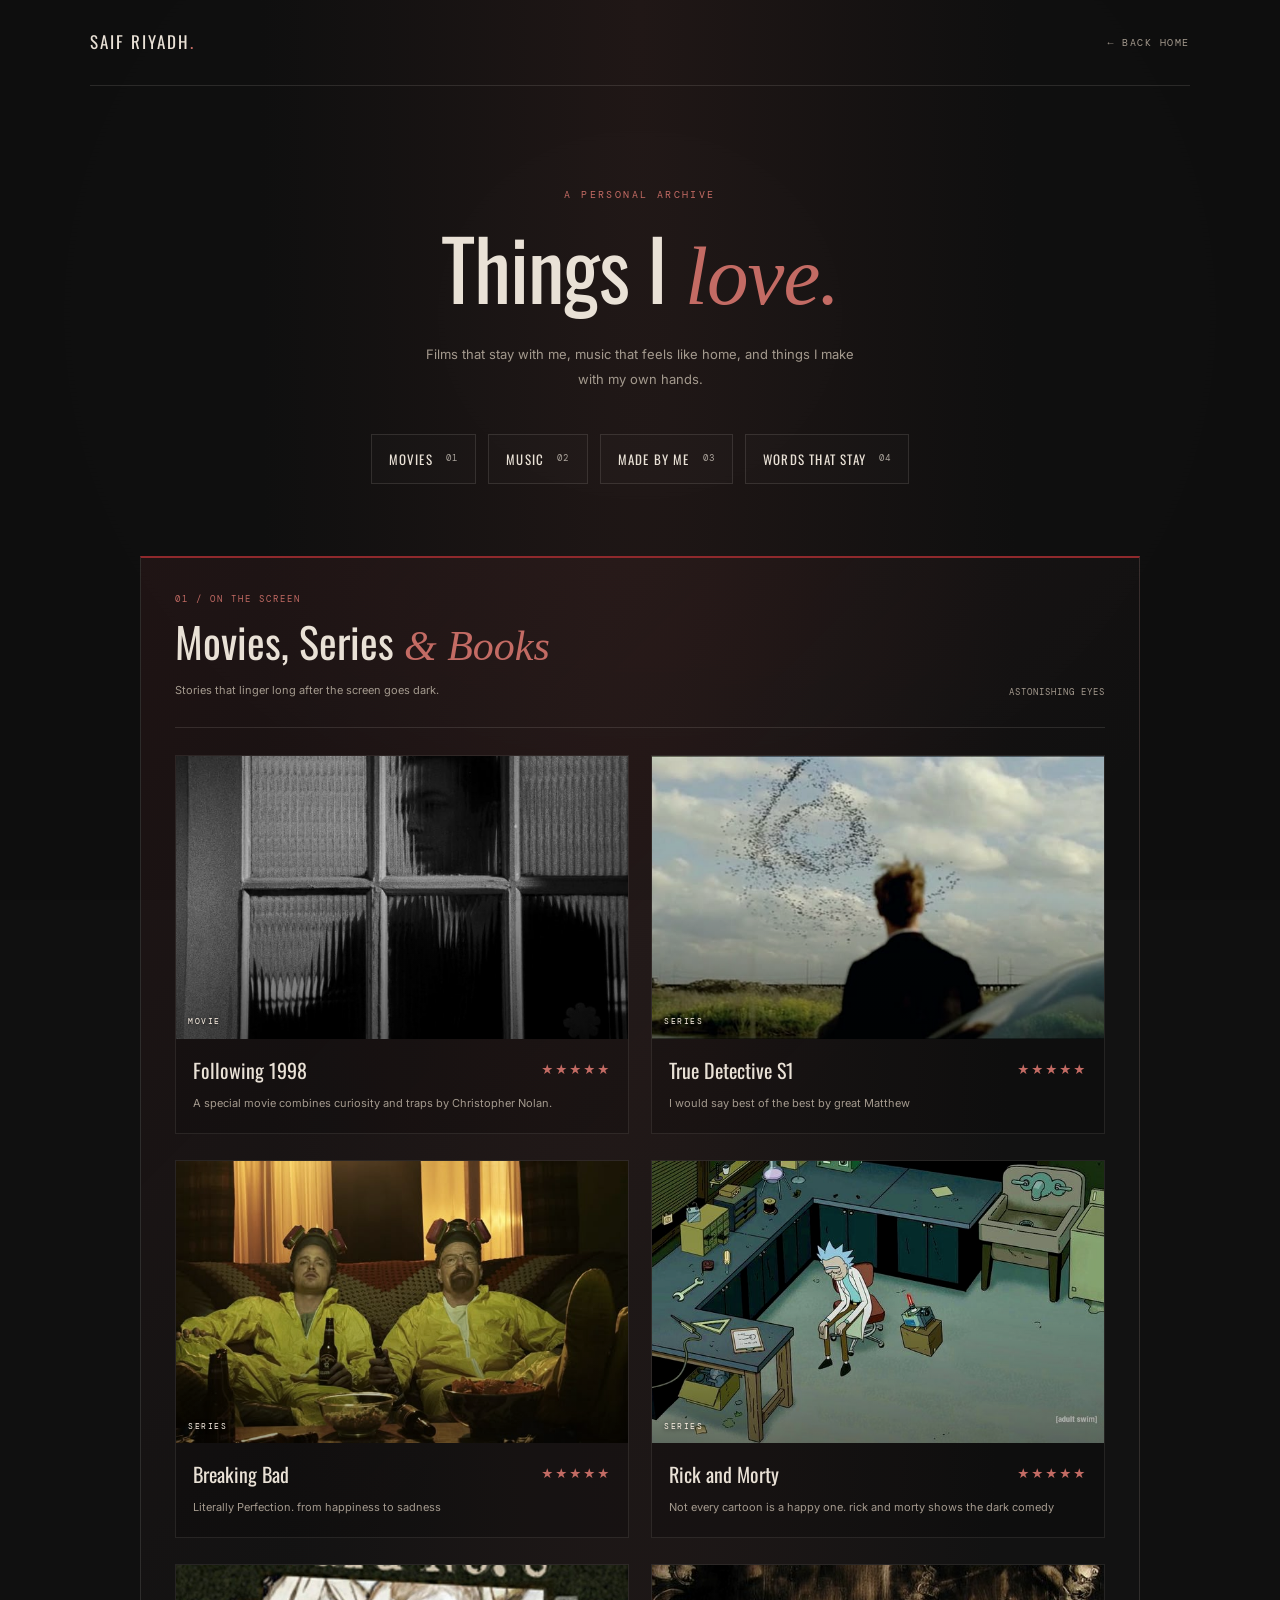
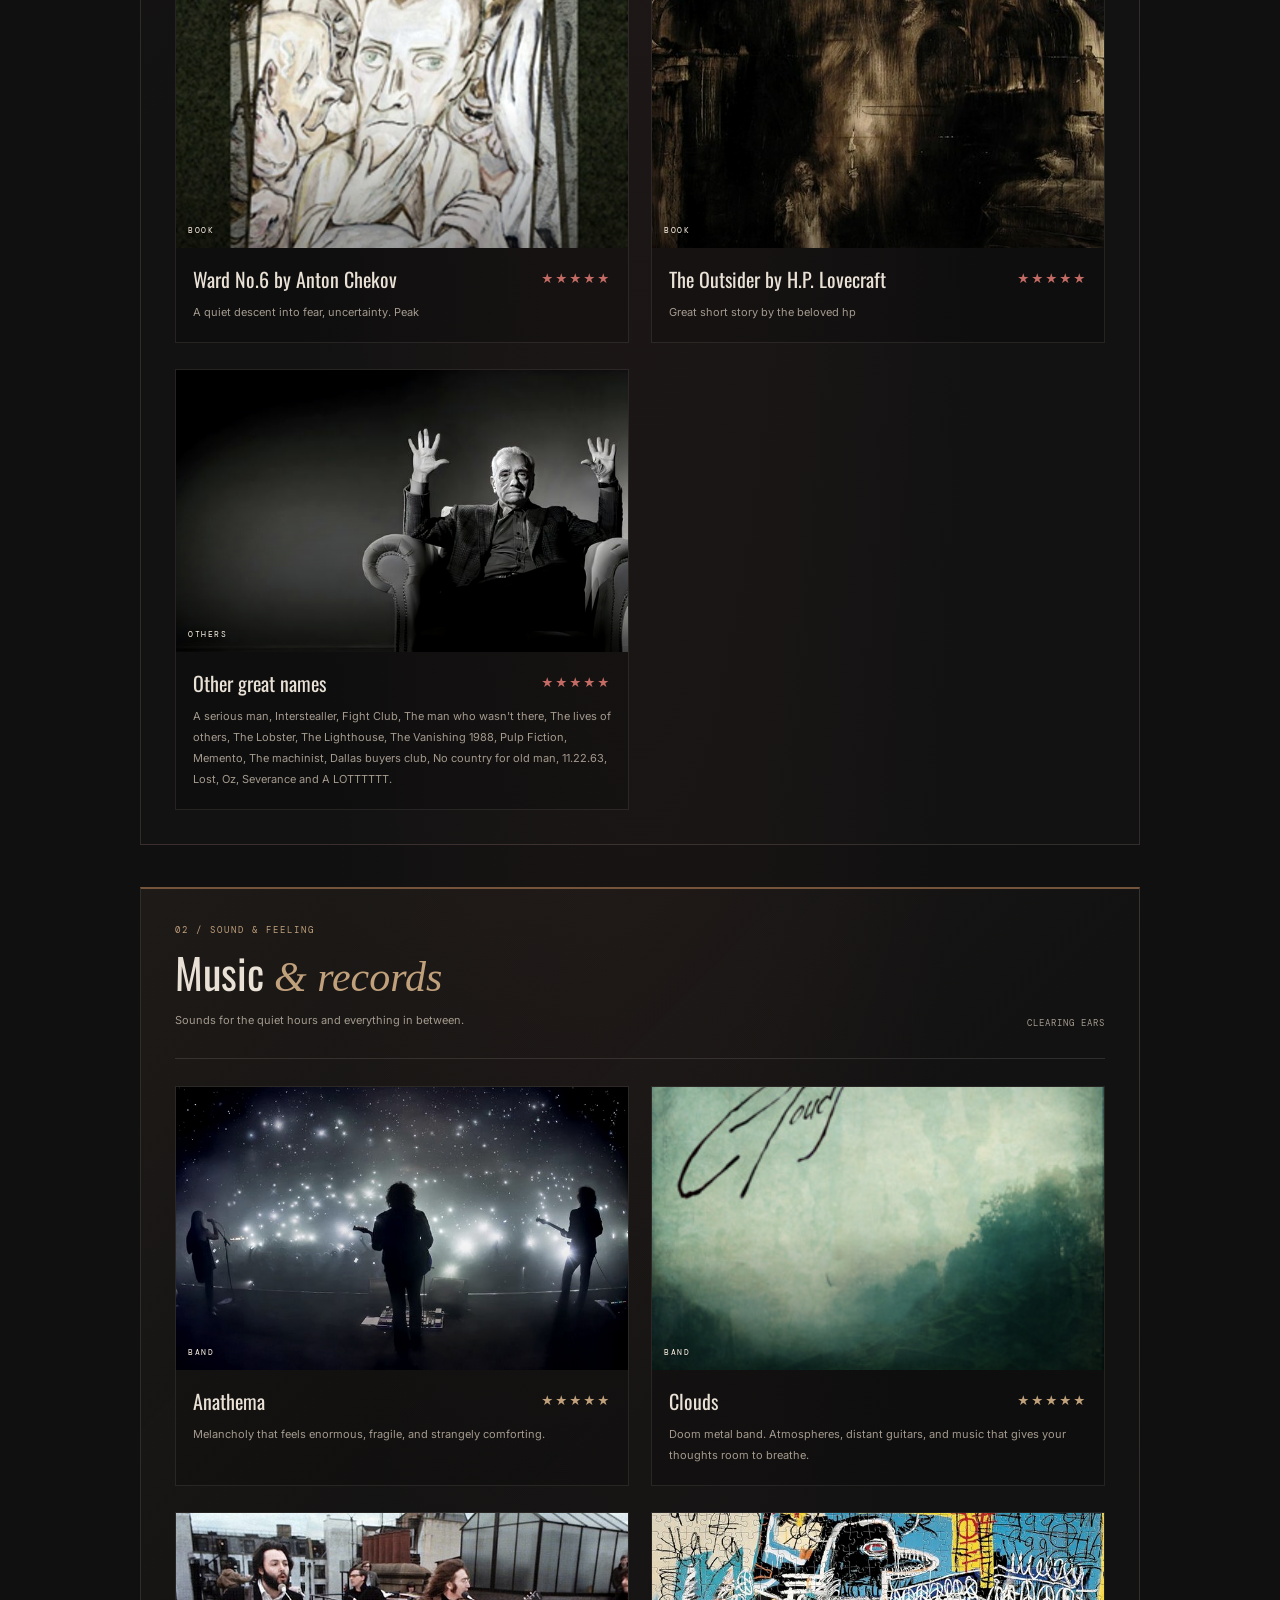
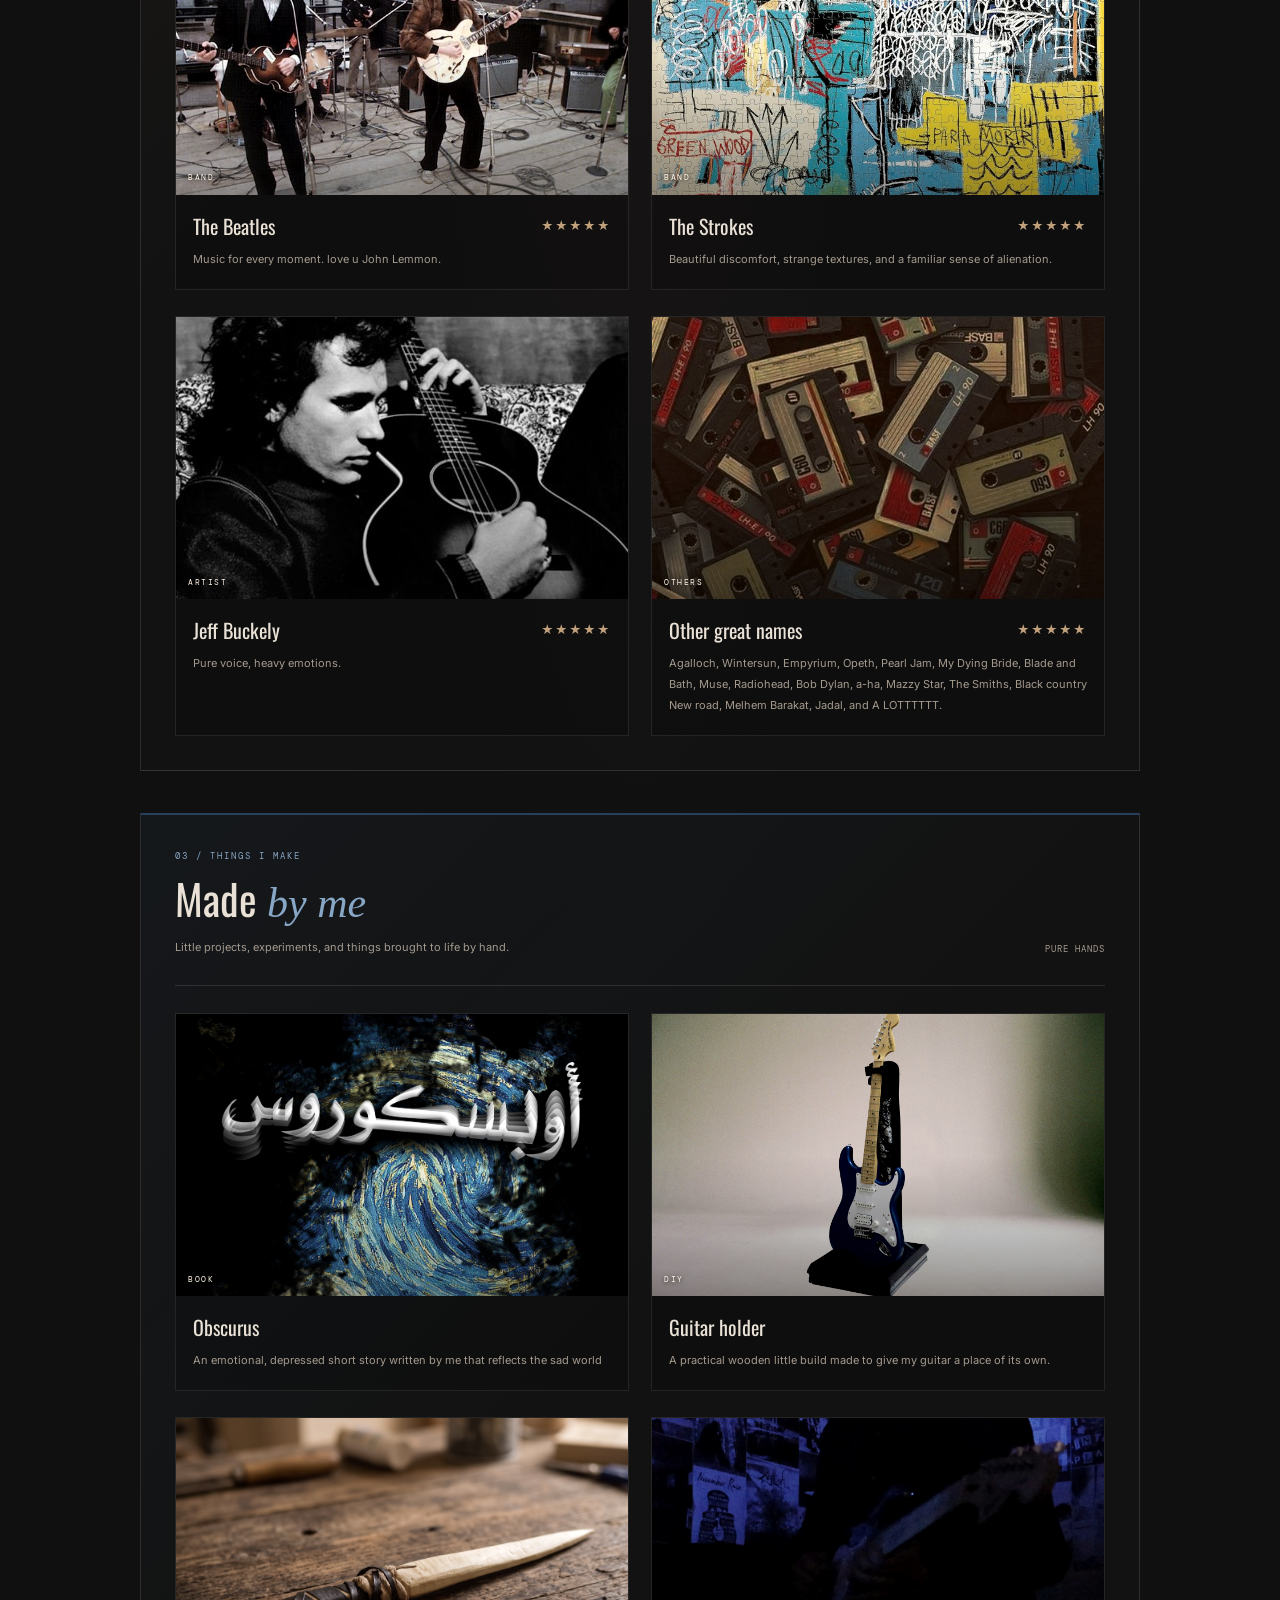
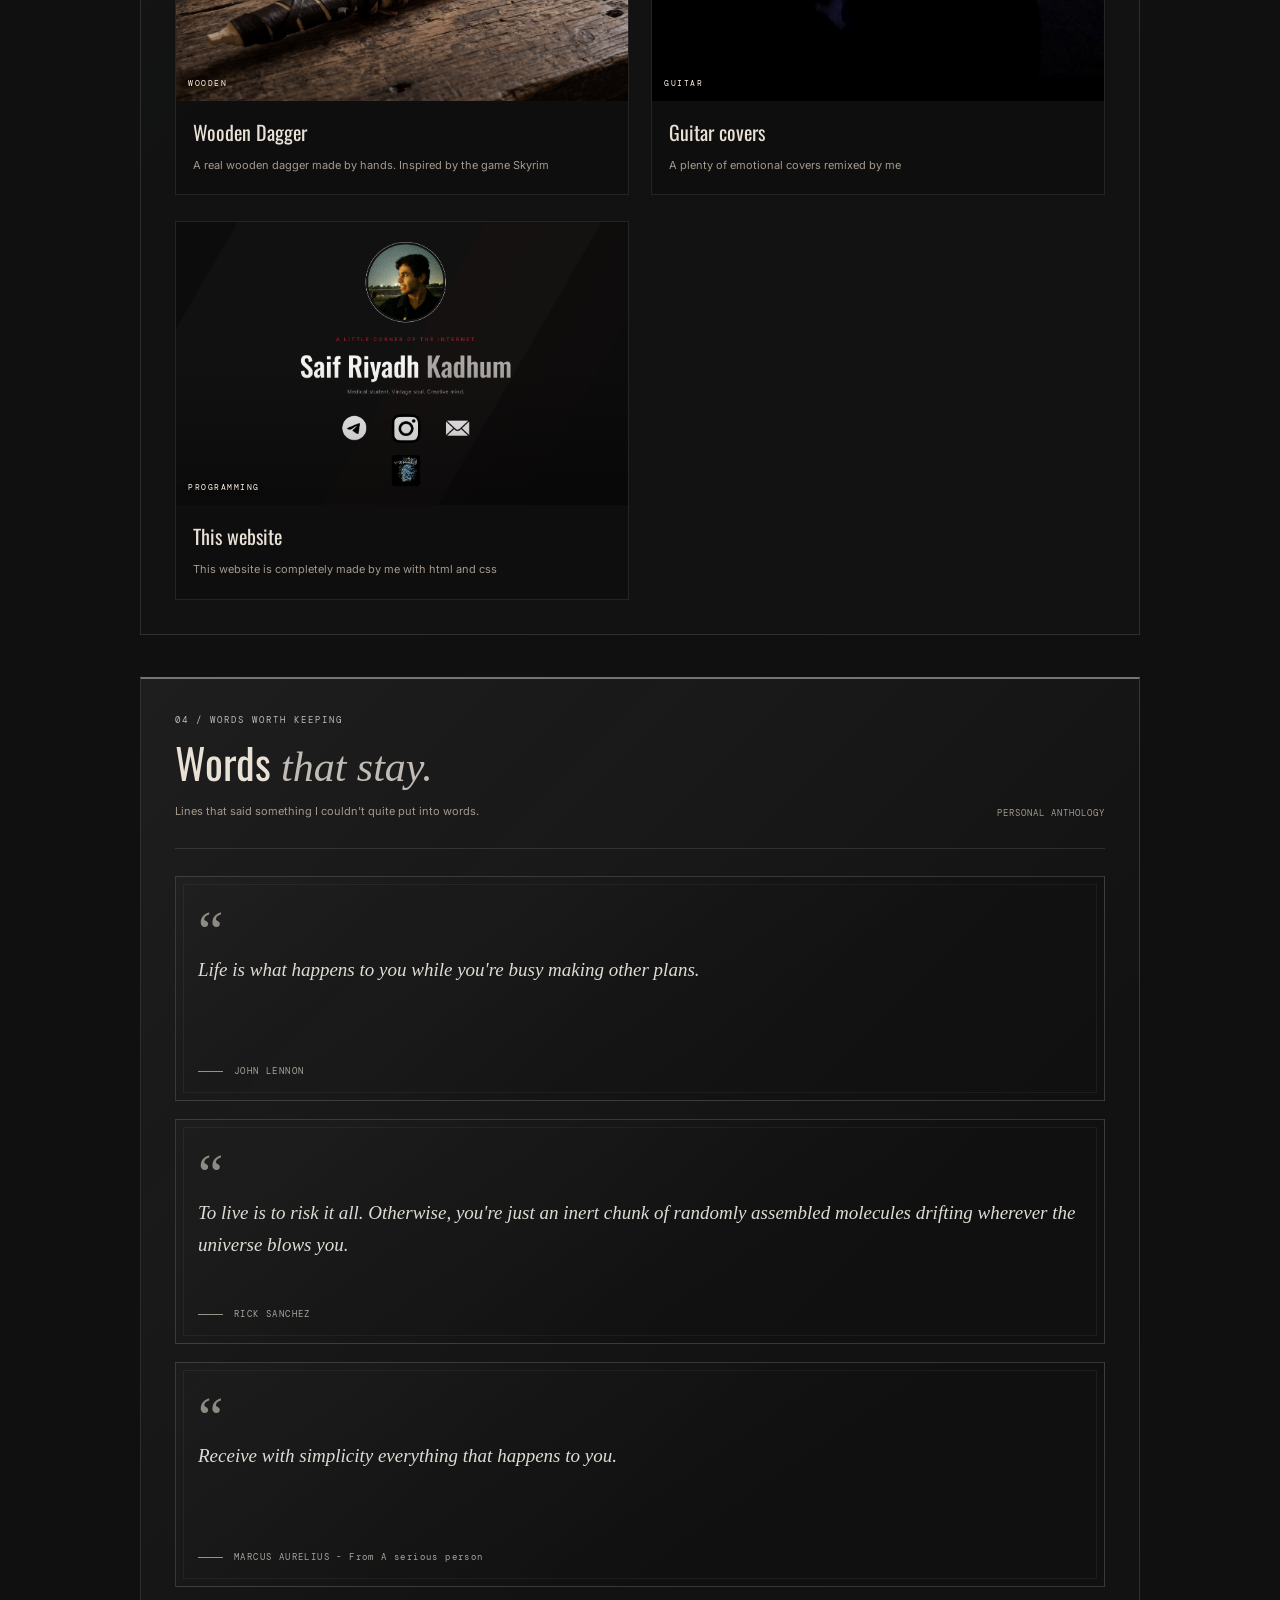
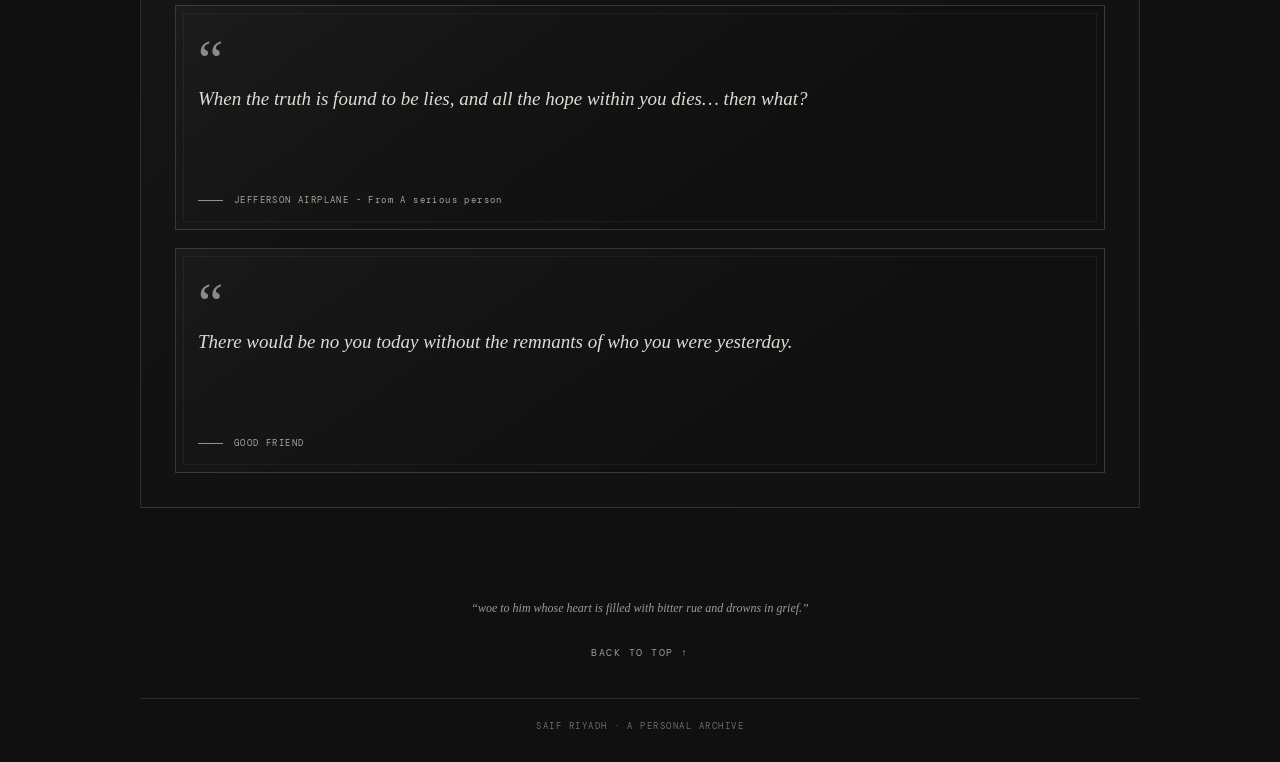
==== commit 6262ac83: "Update things.html" ====
--- a/things.html
+++ b/things.html
@@ -156,7 +156,7 @@
                             <h3>Other great names</h3>
                             <span class="rating">★★★★★</span>
                         </div>
-                        <p>A serious man, Interstealler, Fight Club, The Lobster, The Lighthouse, The Vanishing 1988, Pulp Fiction, Memento, The machinist, Dallas buyers club, No country for old man, 11.22.63, Lost, Oz, Severance and A LOTTTTTT. </p>
+                        <p>A serious man, Interstealler, Fight Club, The man who wasn't there, The lives of others, The Lobster, The Lighthouse, The Vanishing 1988, Pulp Fiction, Memento, The machinist, Dallas buyers club, No country for old man, 11.22.63, Lost, Oz, Severance and A LOTTTTTT. </p>
                     </div>
                 </article>
 
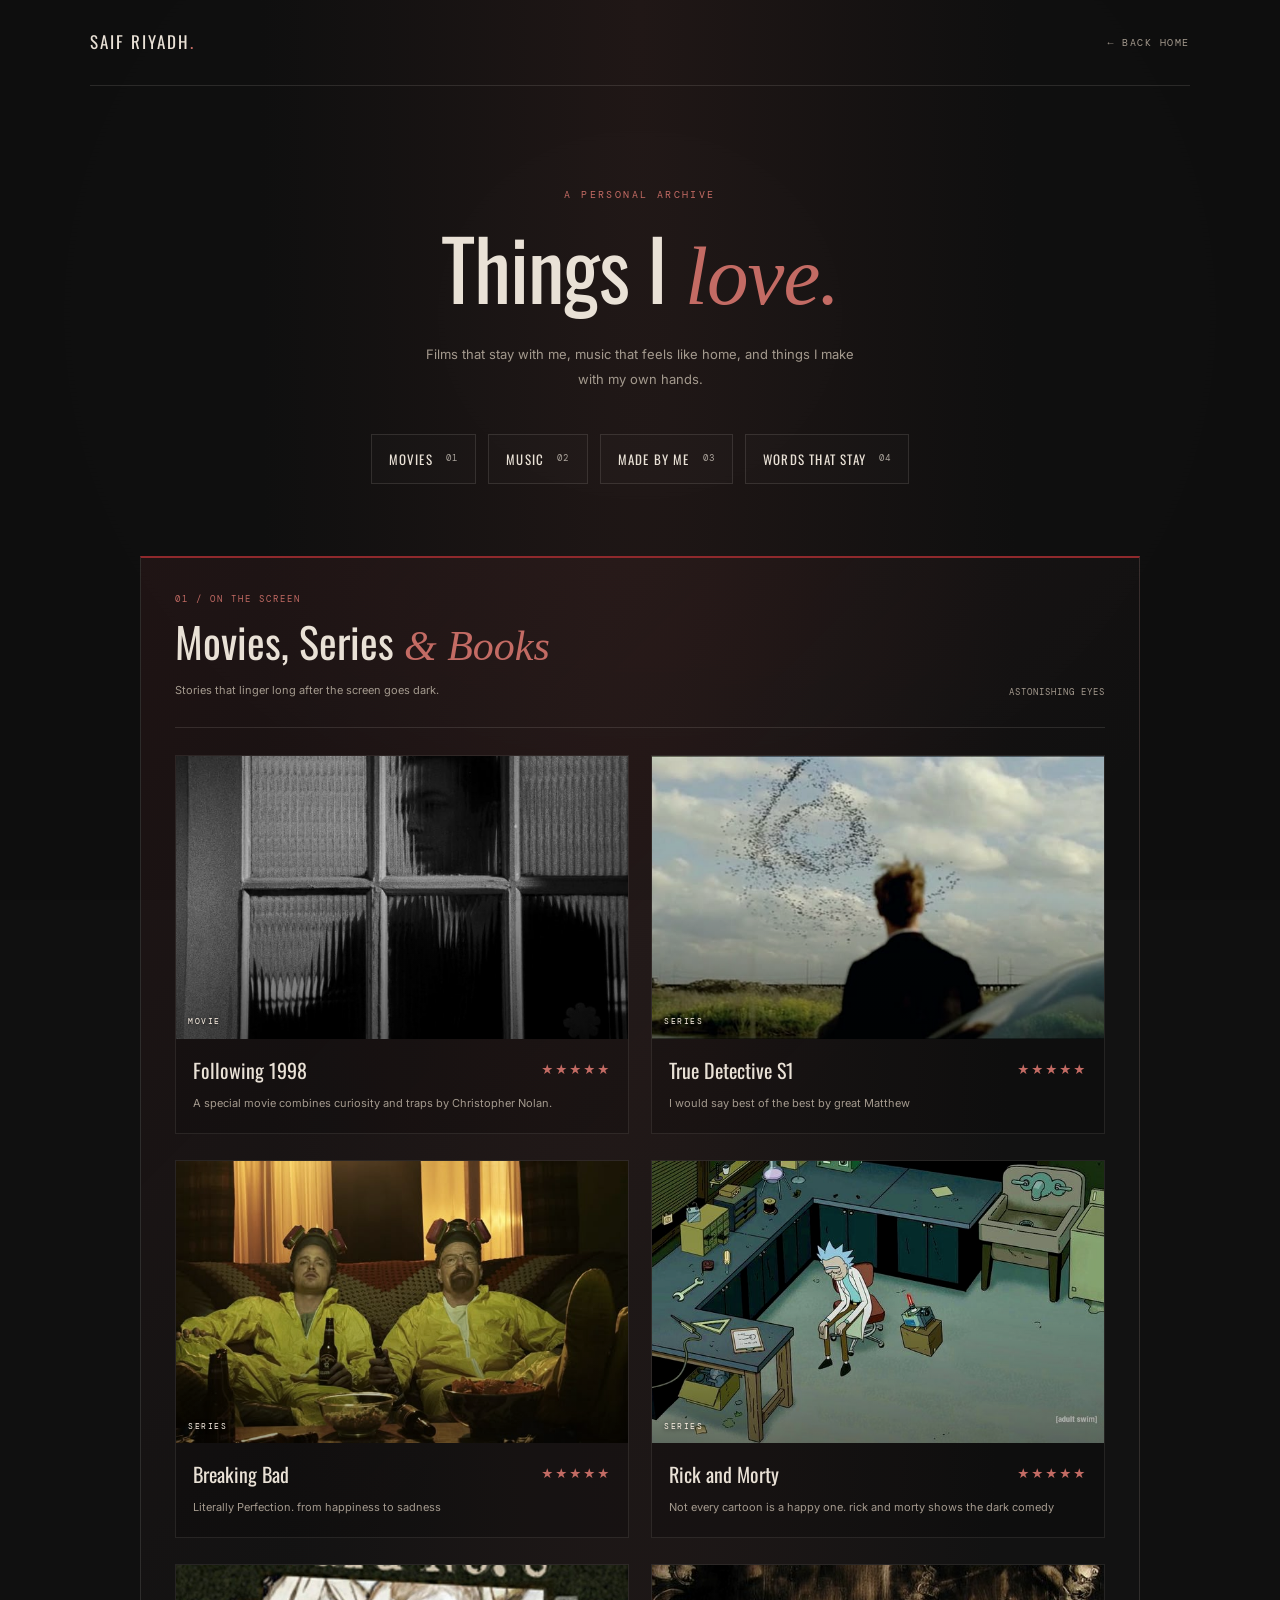
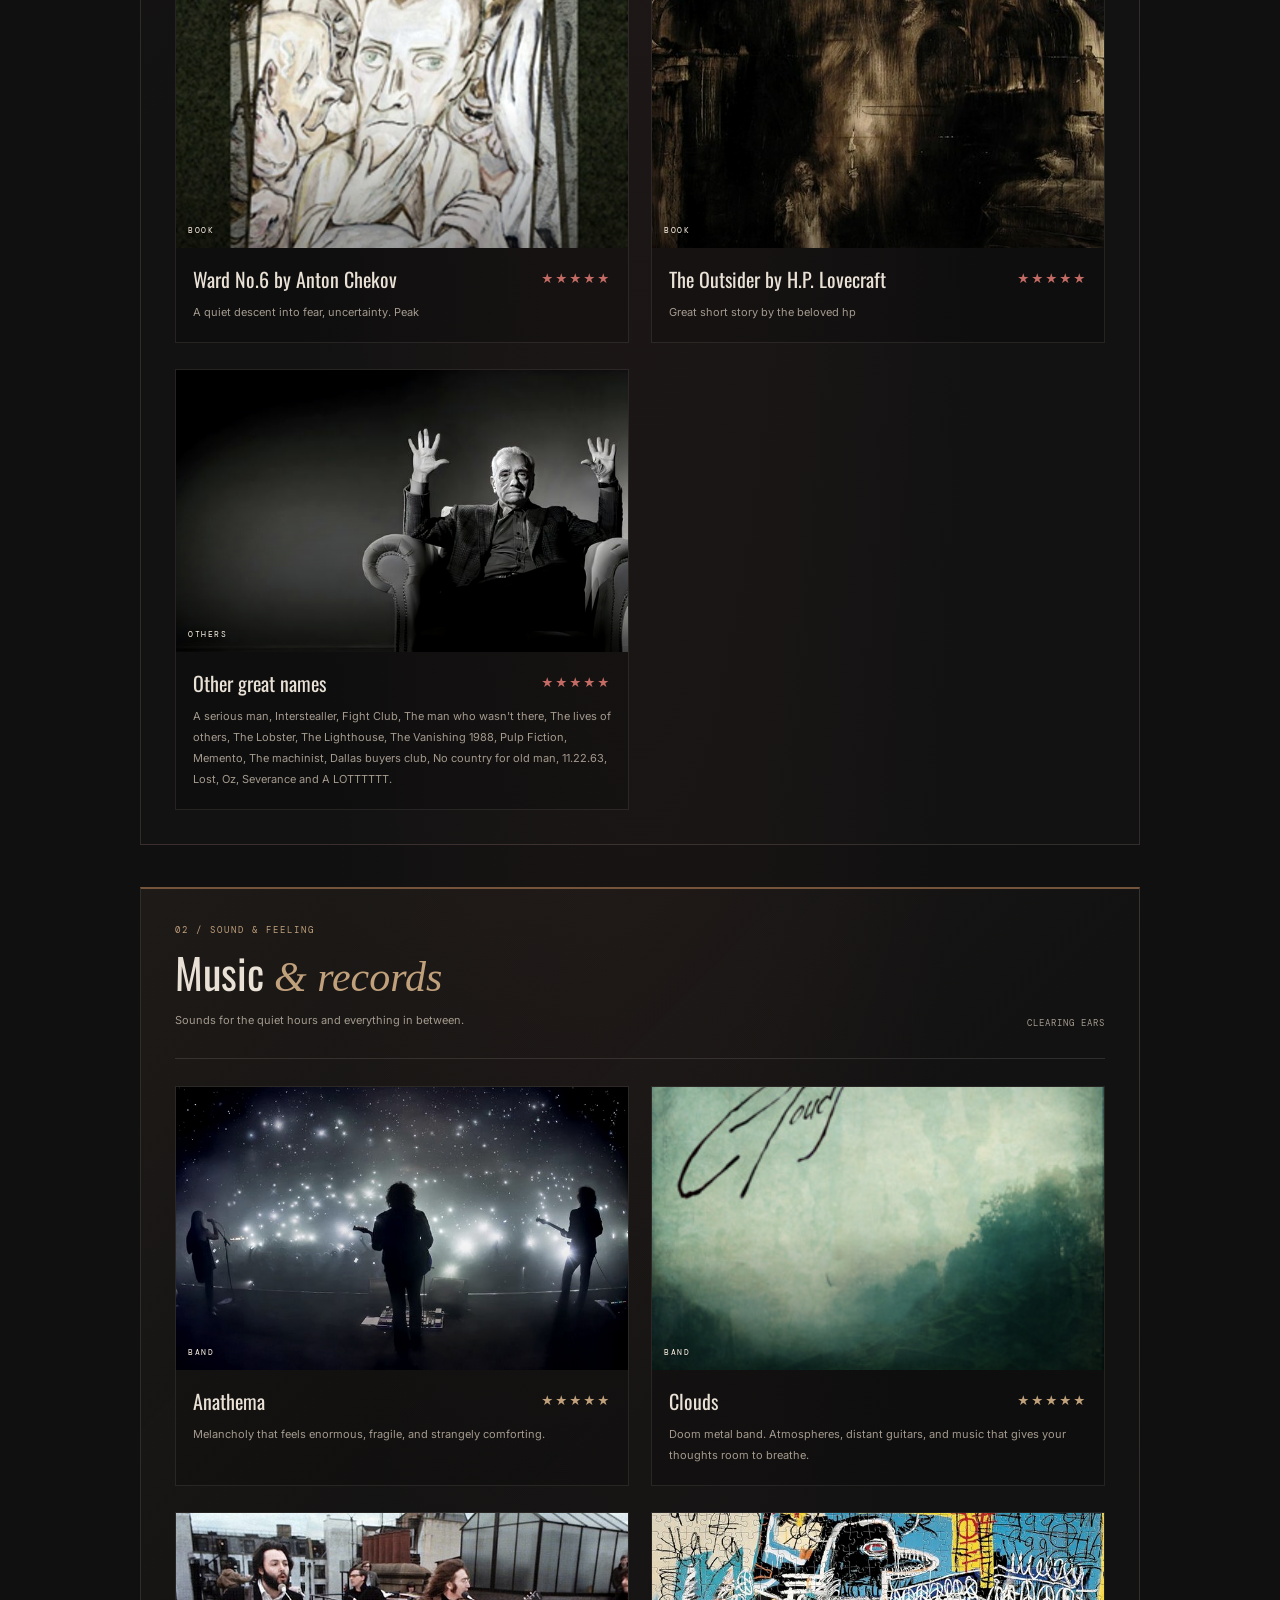
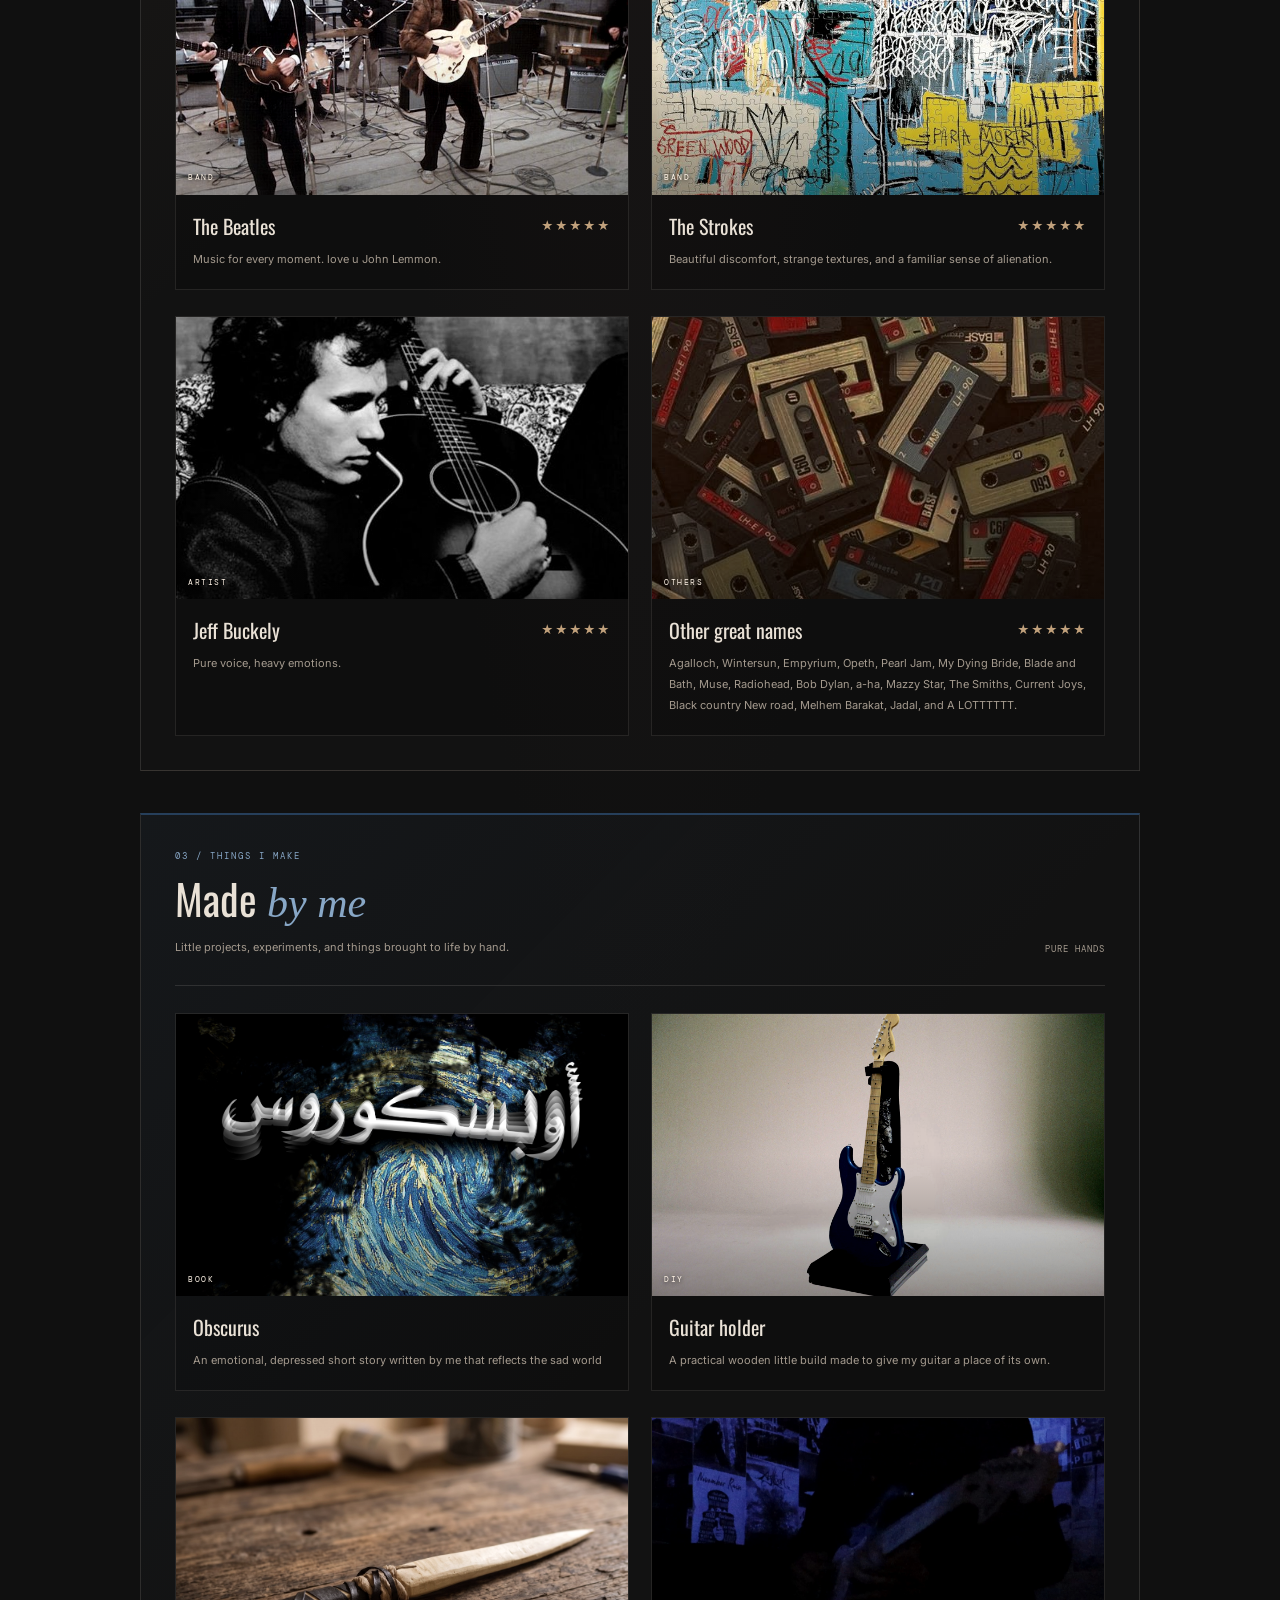
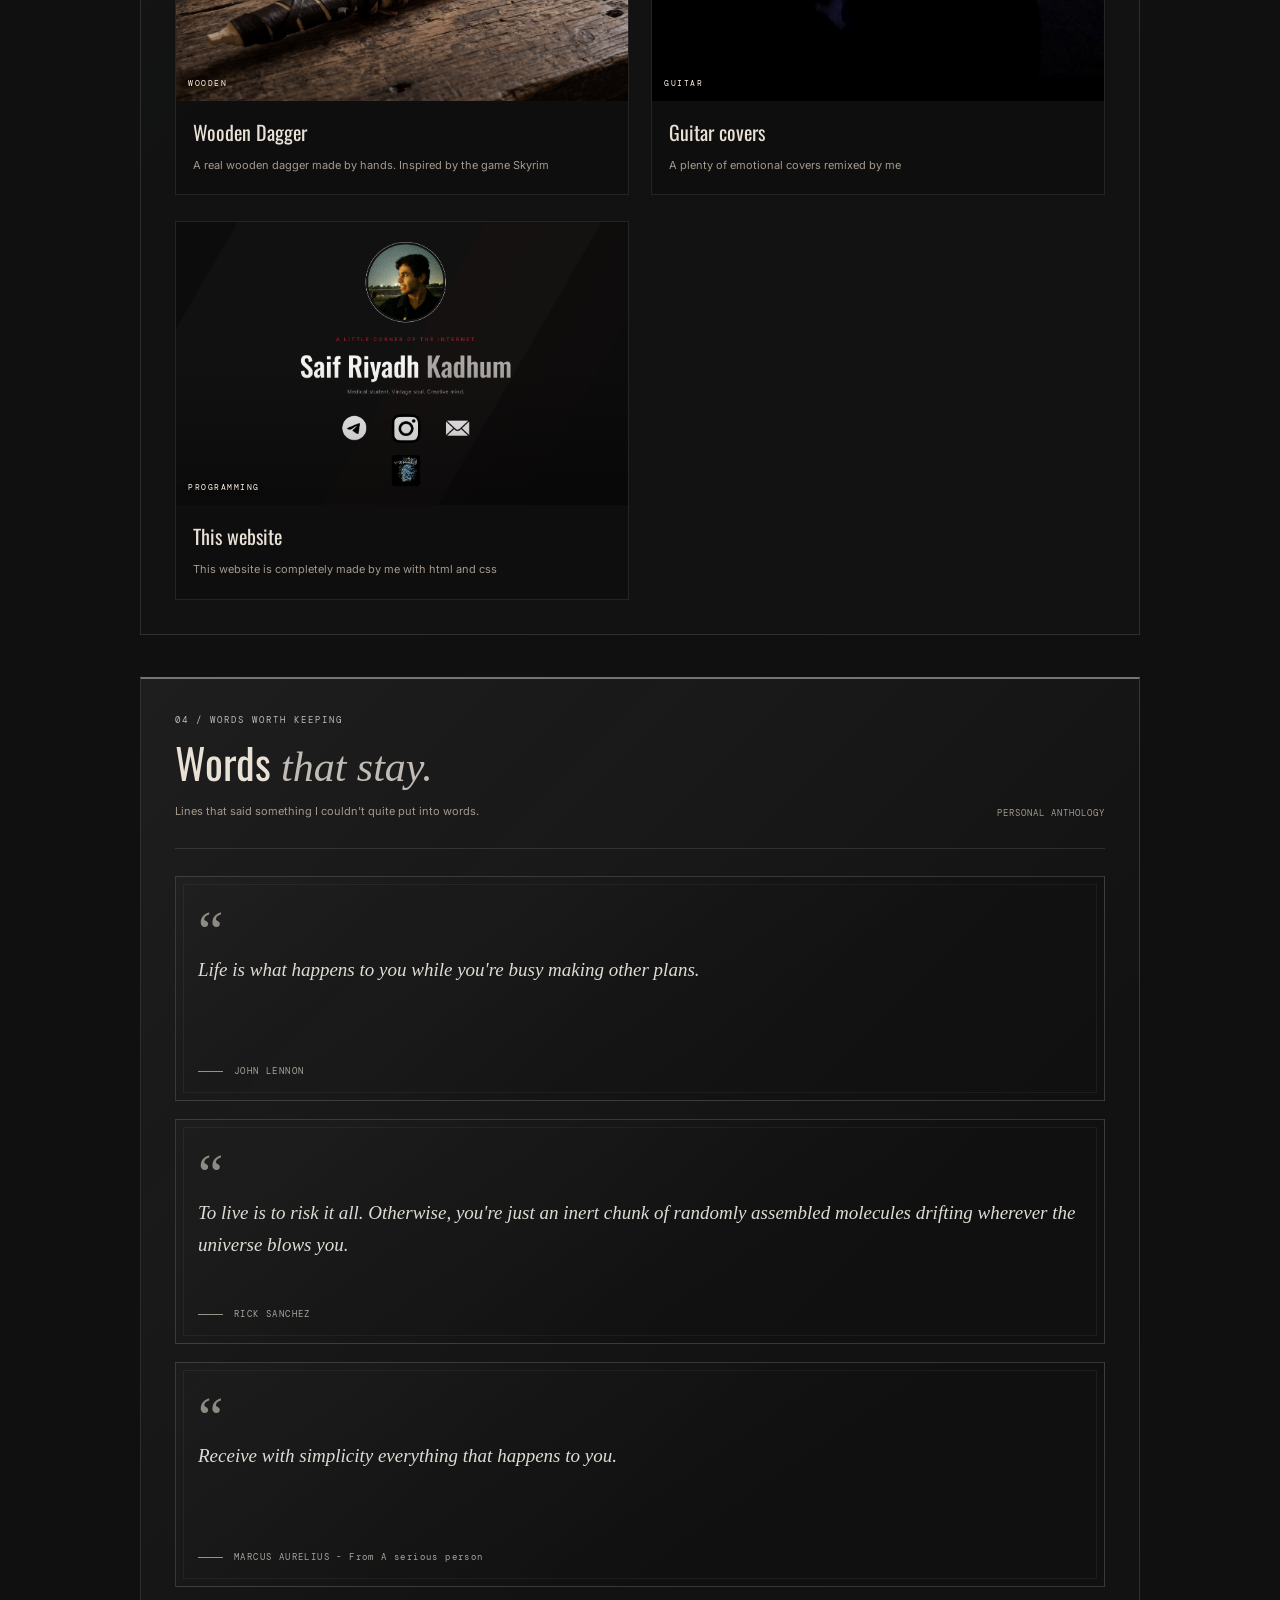
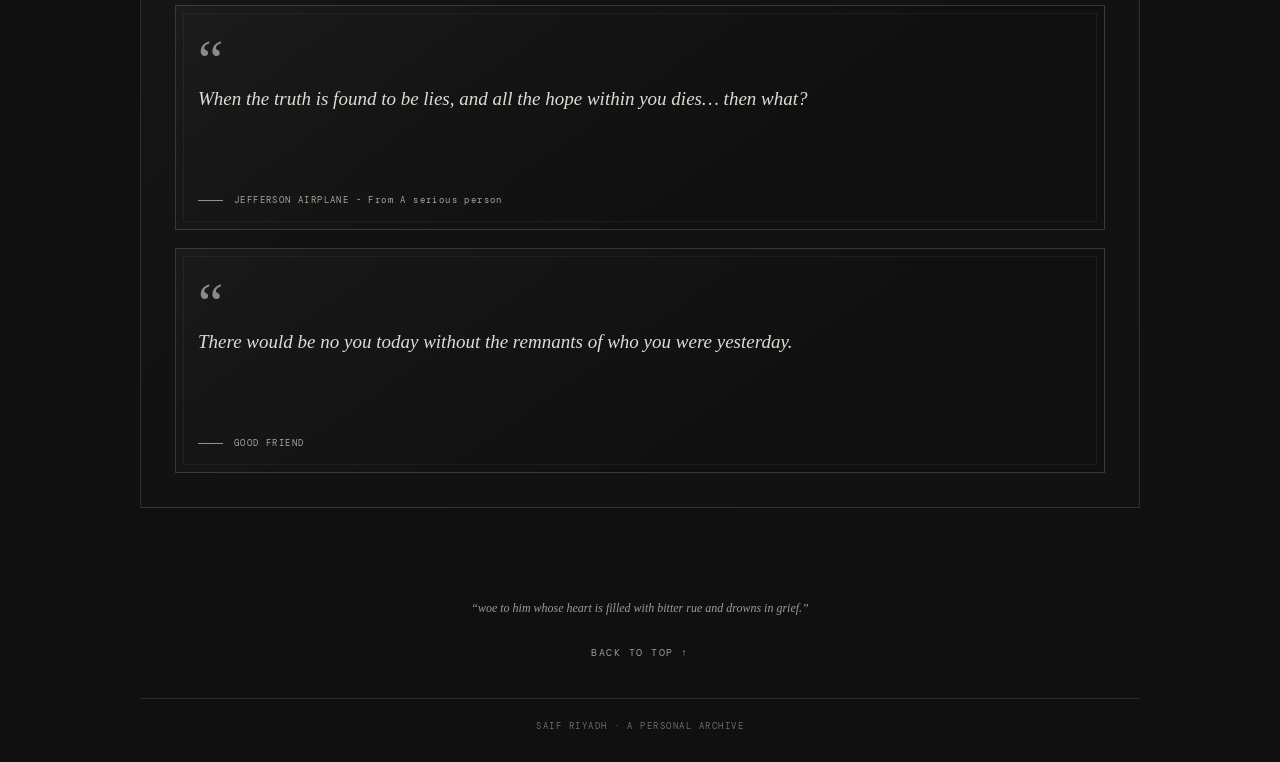
==== commit 110d9d1f: "Update things.html" ====
--- a/things.html
+++ b/things.html
@@ -263,7 +263,7 @@
                             <h3>Other great names</h3>
                             <span class="rating">★★★★★</span>
                         </div>
-                        <p>Agalloch, Wintersun, Empyrium, Opeth, Pearl Jam, My Dying Bride, Blade and Bath, Muse, Radiohead, Bob Dylan, a-ha, Mazzy Star, The Smiths, Black country New road, Melhem Barakat, Jadal, and A LOTTTTTT. </p>
+                        <p>Agalloch, Wintersun, Empyrium, Opeth, Pearl Jam, My Dying Bride, Blade and Bath, Muse, Radiohead, Bob Dylan, a-ha, Mazzy Star, The Smiths, Current Joys, Black country New road, Melhem Barakat, Jadal, and A LOTTTTTT. </p>
                     </div>
                 </article>
 
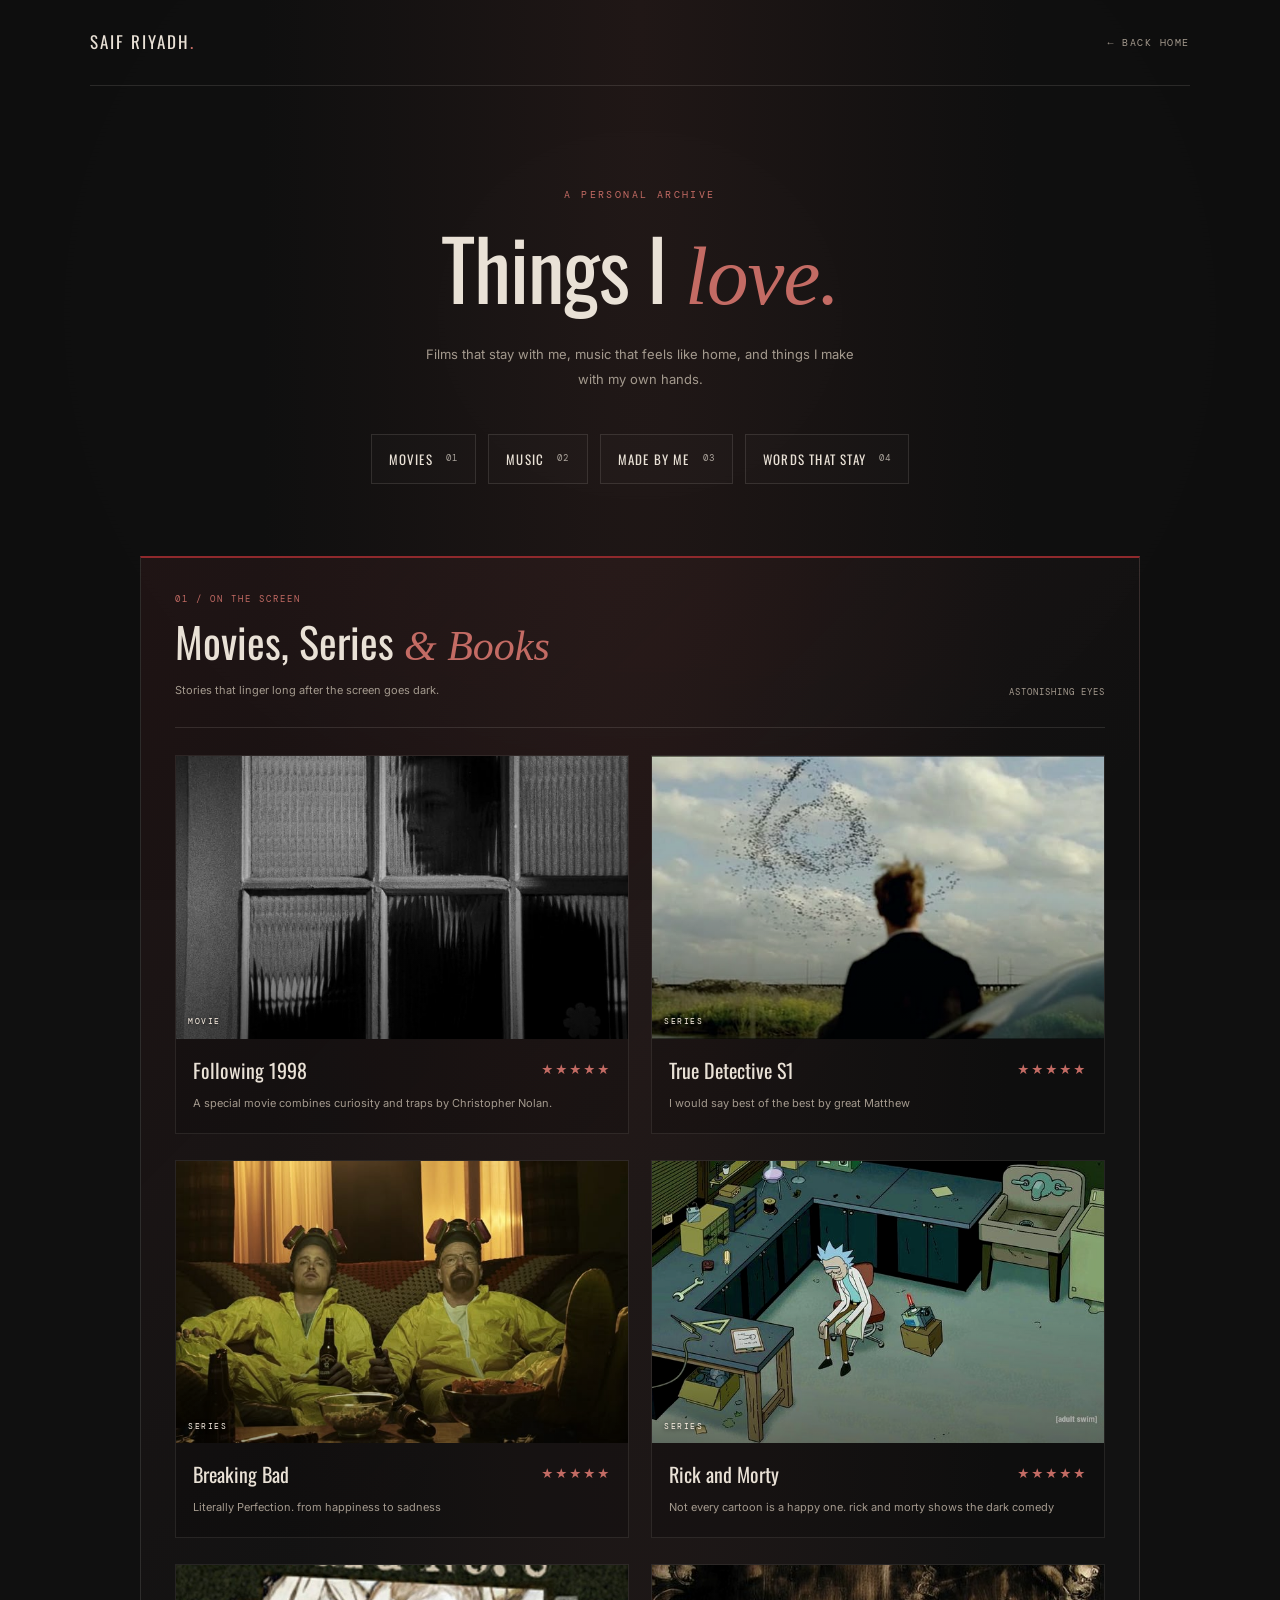
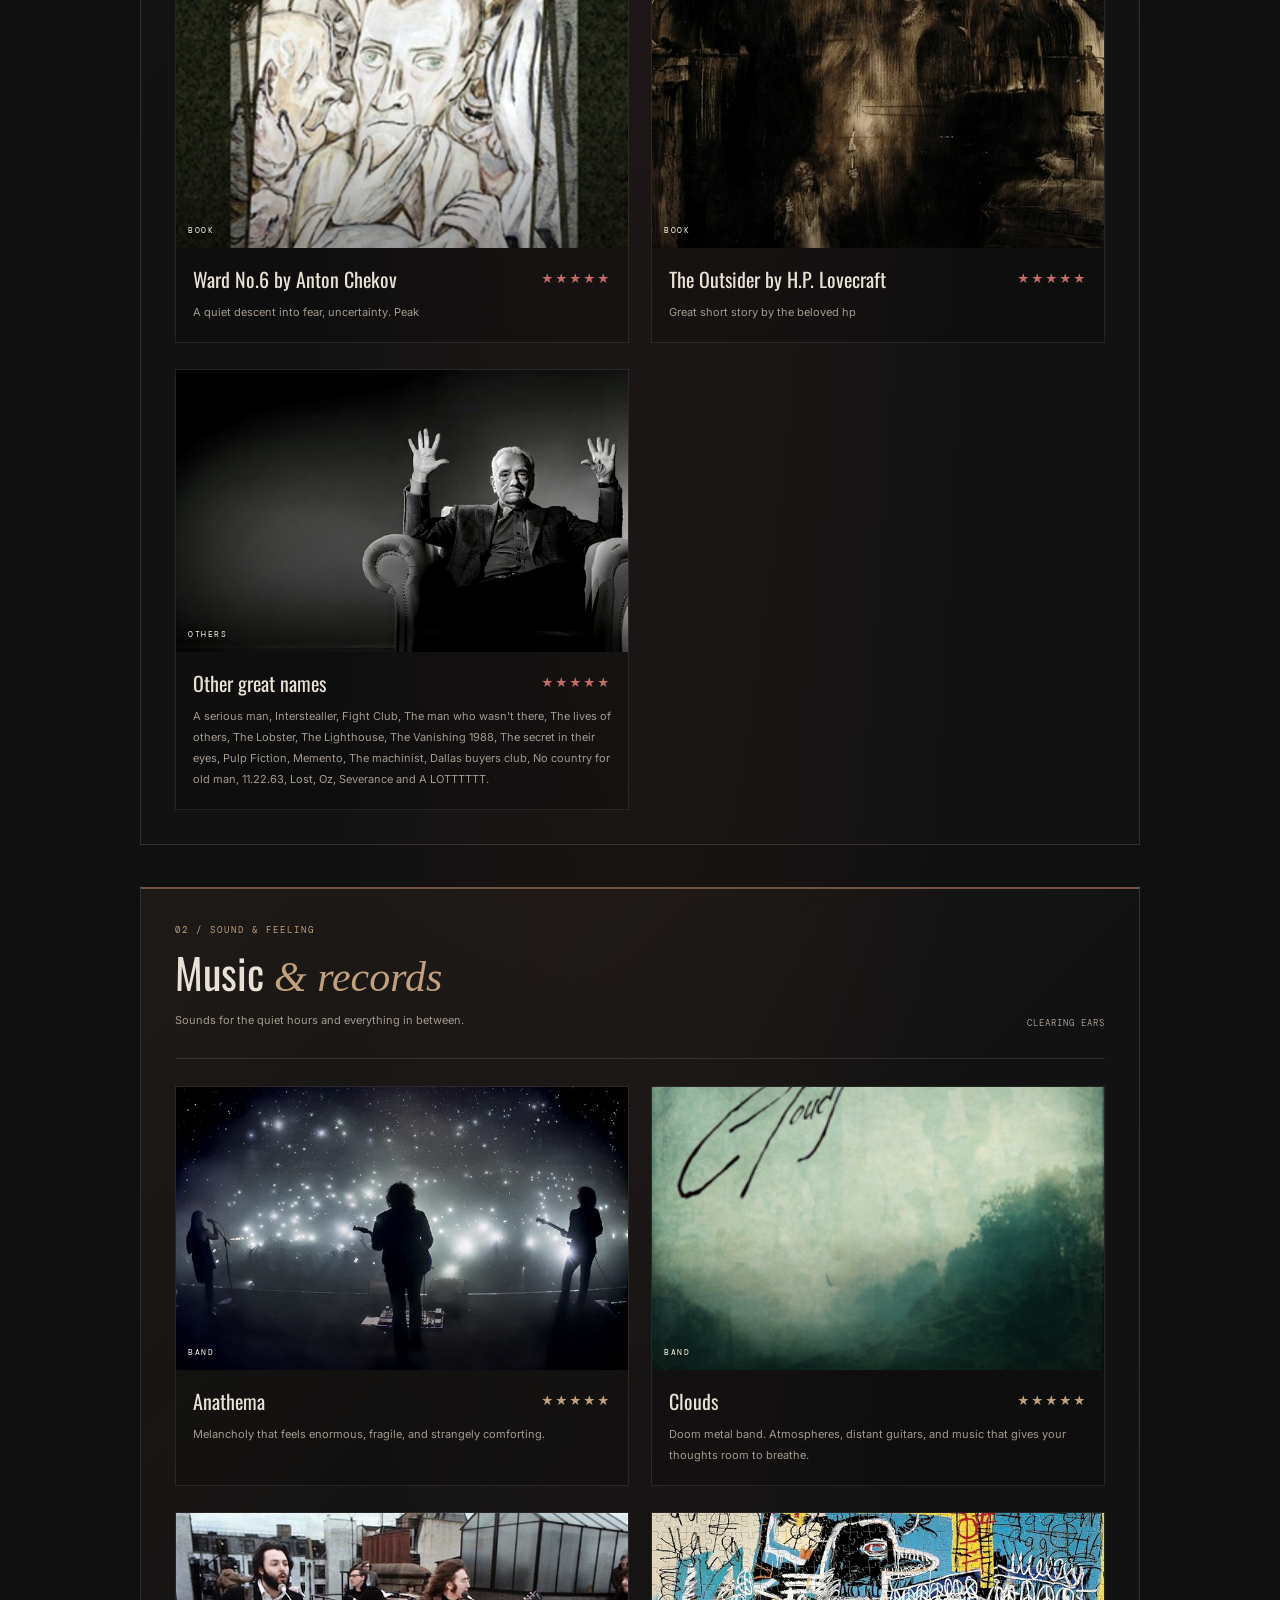
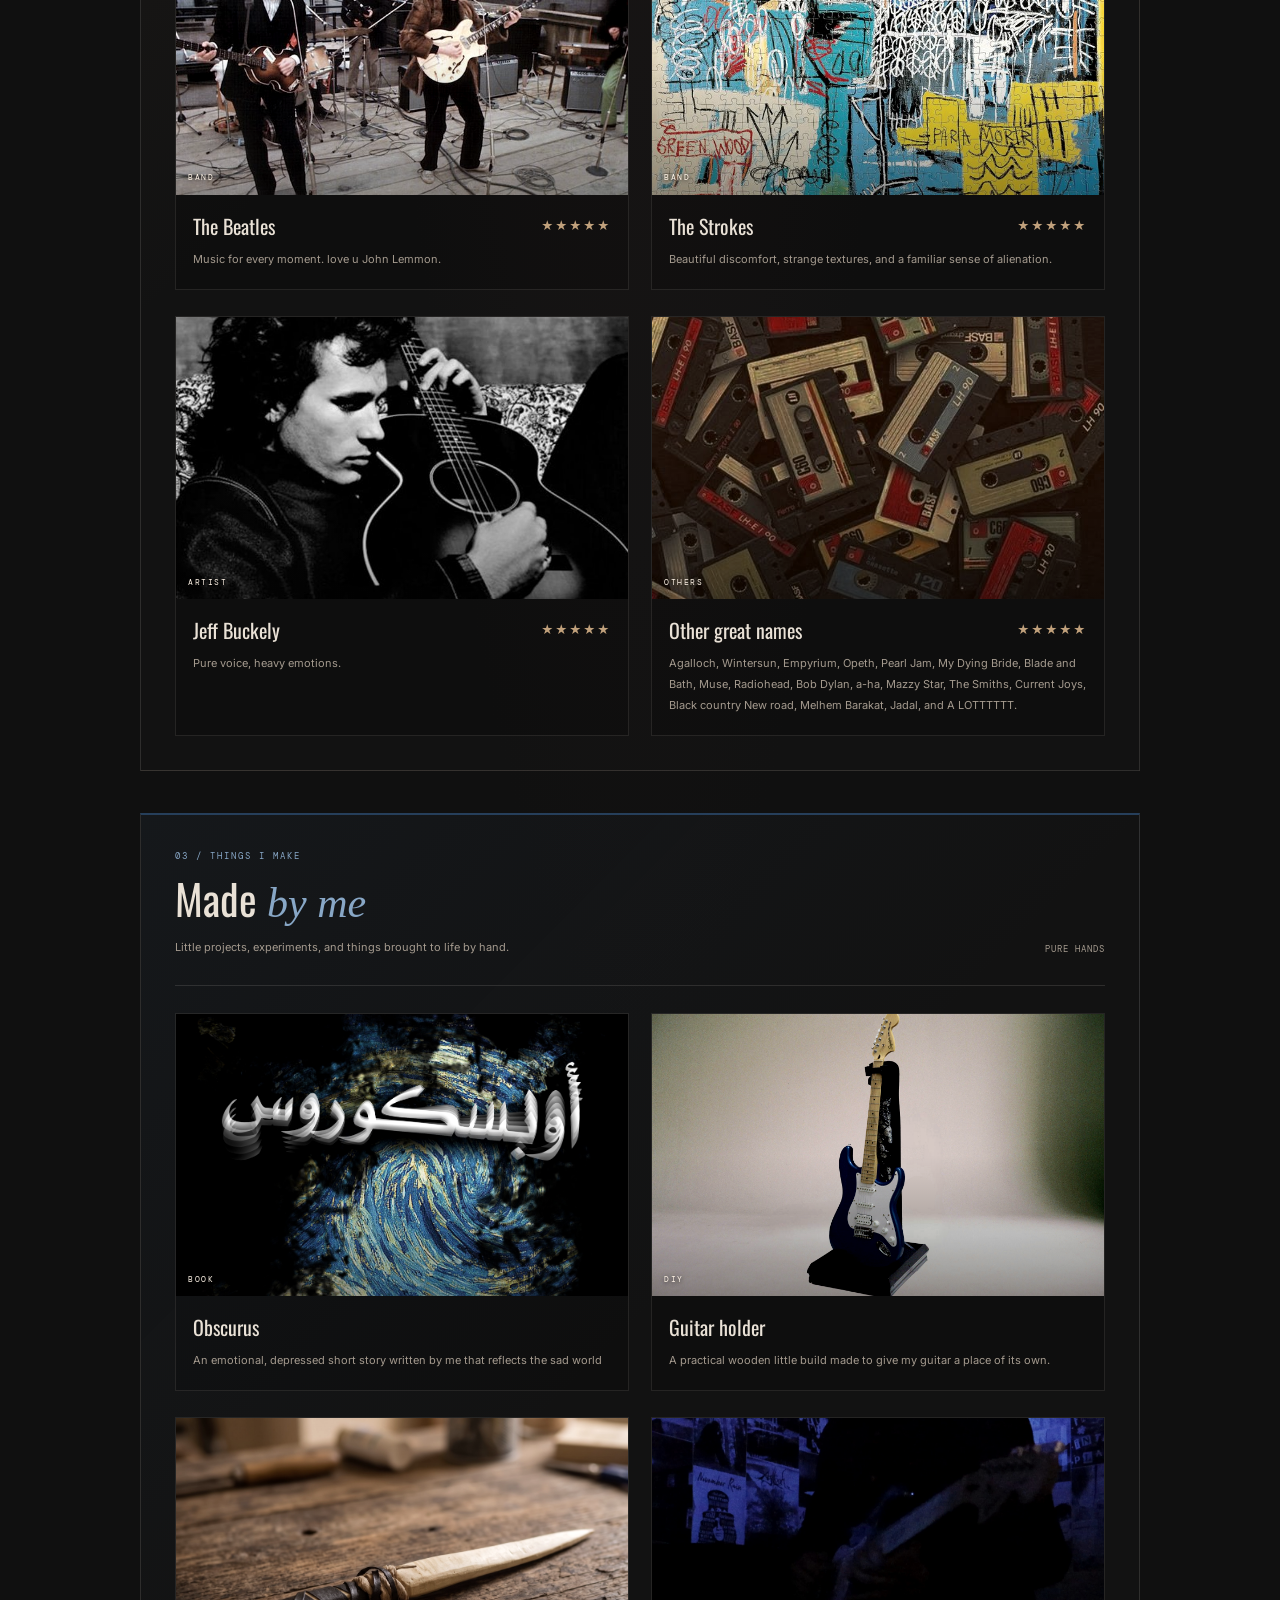
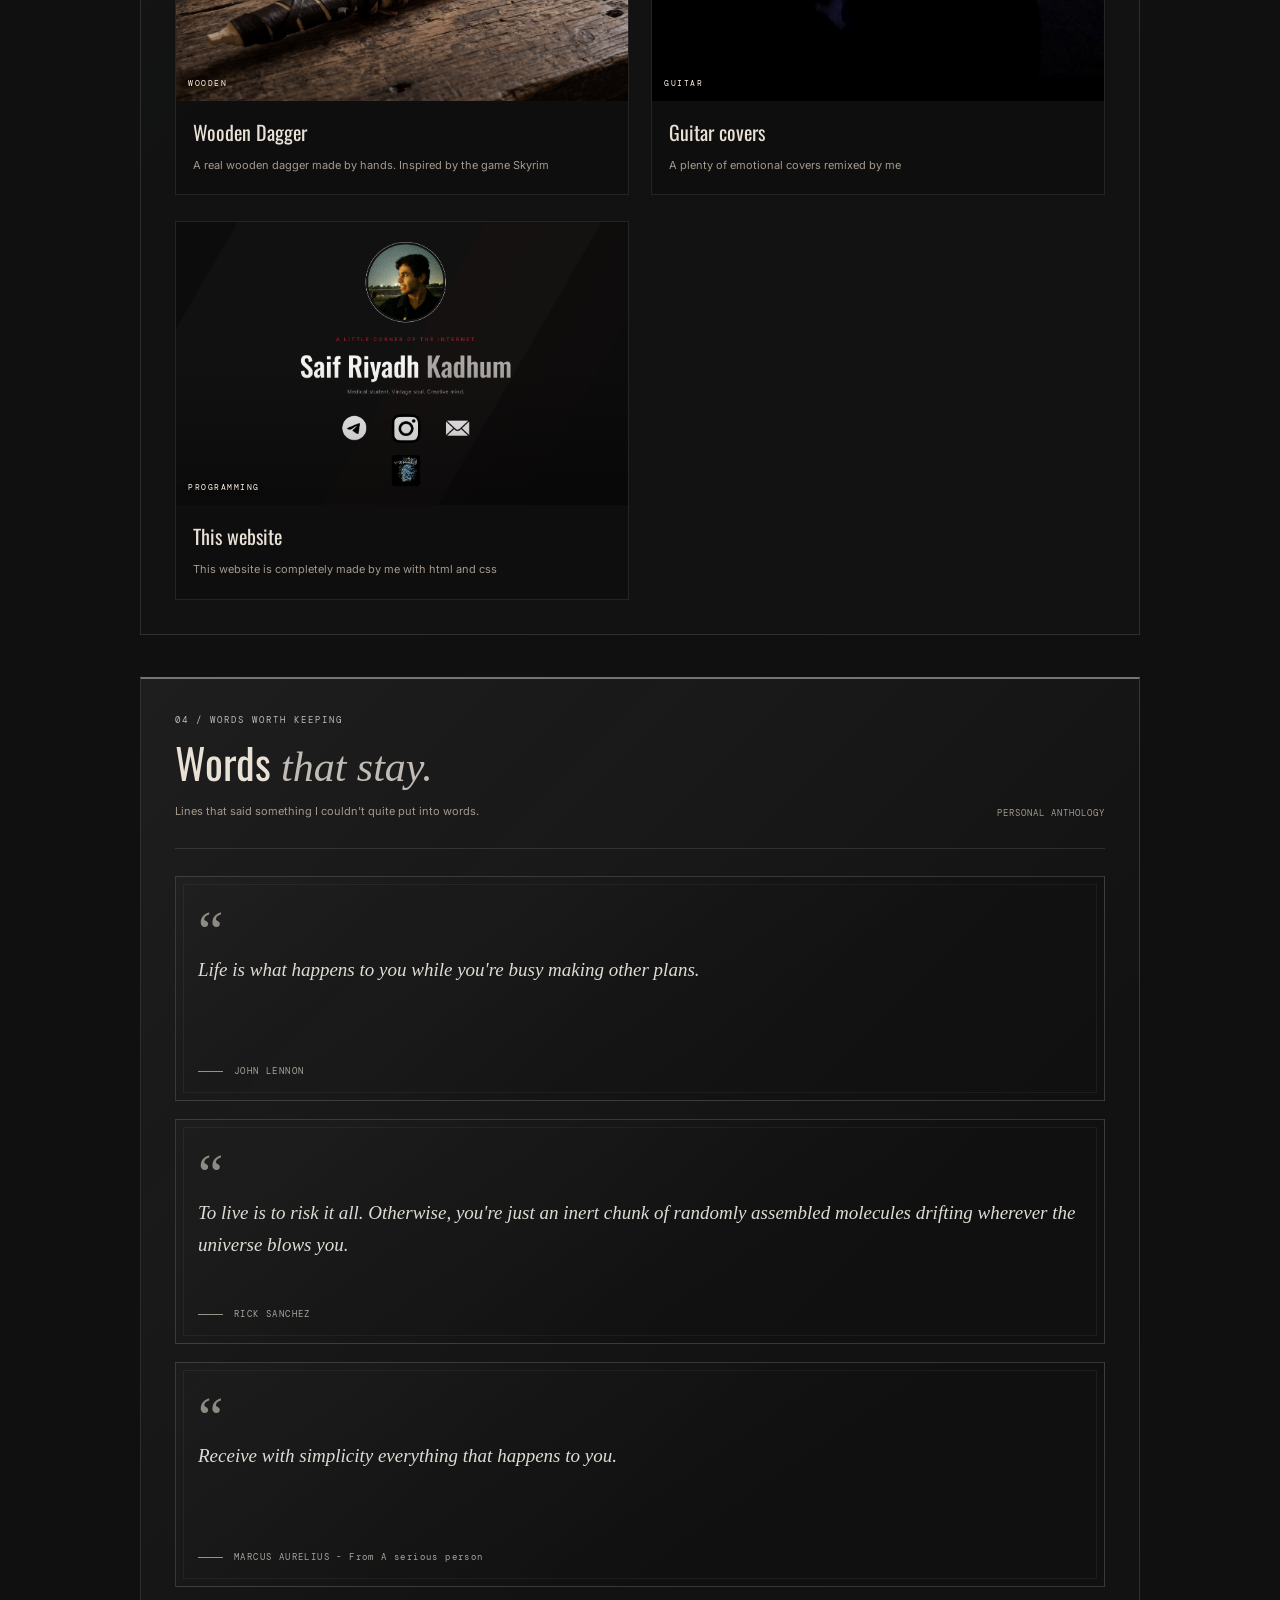
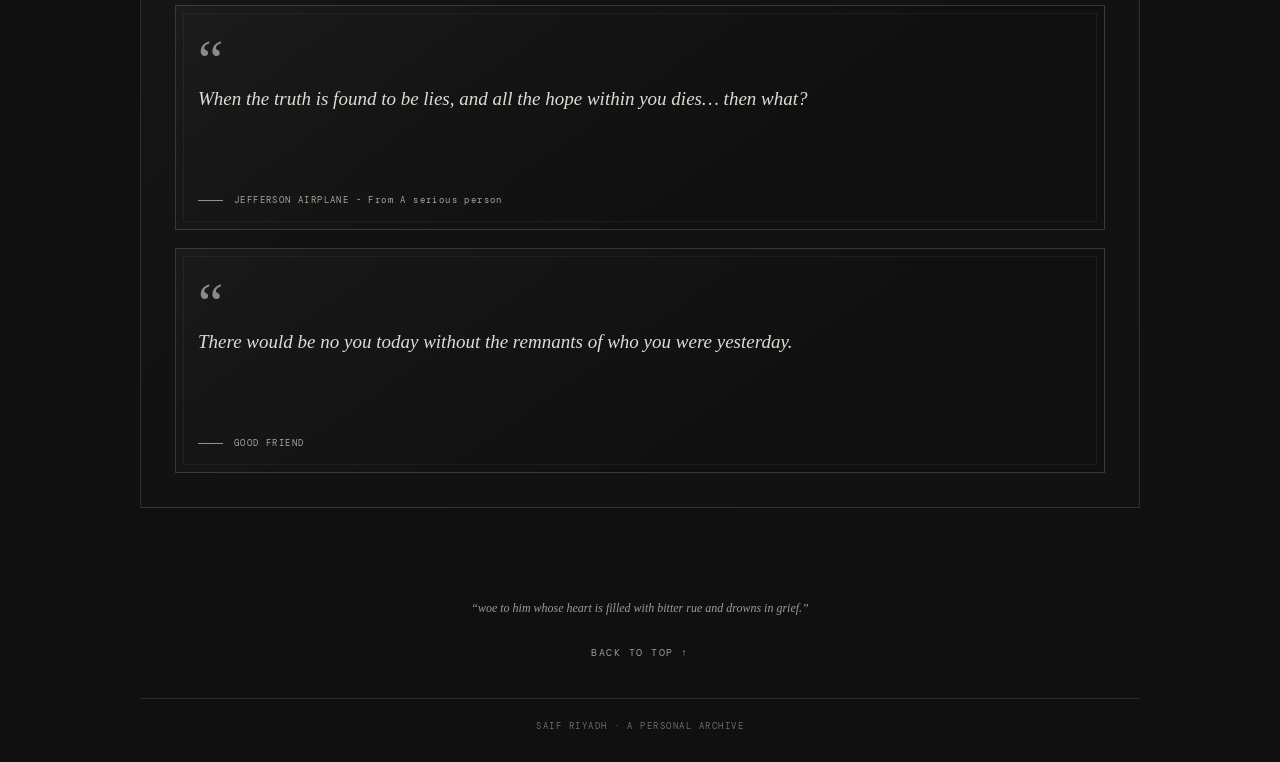
==== commit 94af579e: "Update things.html" ====
--- a/things.html
+++ b/things.html
@@ -156,7 +156,7 @@
                             <h3>Other great names</h3>
                             <span class="rating">★★★★★</span>
                         </div>
-                        <p>A serious man, Interstealler, Fight Club, The man who wasn't there, The lives of others, The Lobster, The Lighthouse, The Vanishing 1988, Pulp Fiction, Memento, The machinist, Dallas buyers club, No country for old man, 11.22.63, Lost, Oz, Severance and A LOTTTTTT. </p>
+                        <p>A serious man, Interstealler, Fight Club, The man who wasn't there, The lives of others, The Lobster, The Lighthouse, The Vanishing 1988, The secret in their eyes, Pulp Fiction, Memento, The machinist, Dallas buyers club, No country for old man, 11.22.63, Lost, Oz, Severance and A LOTTTTTT. </p>
                     </div>
                 </article>
 
